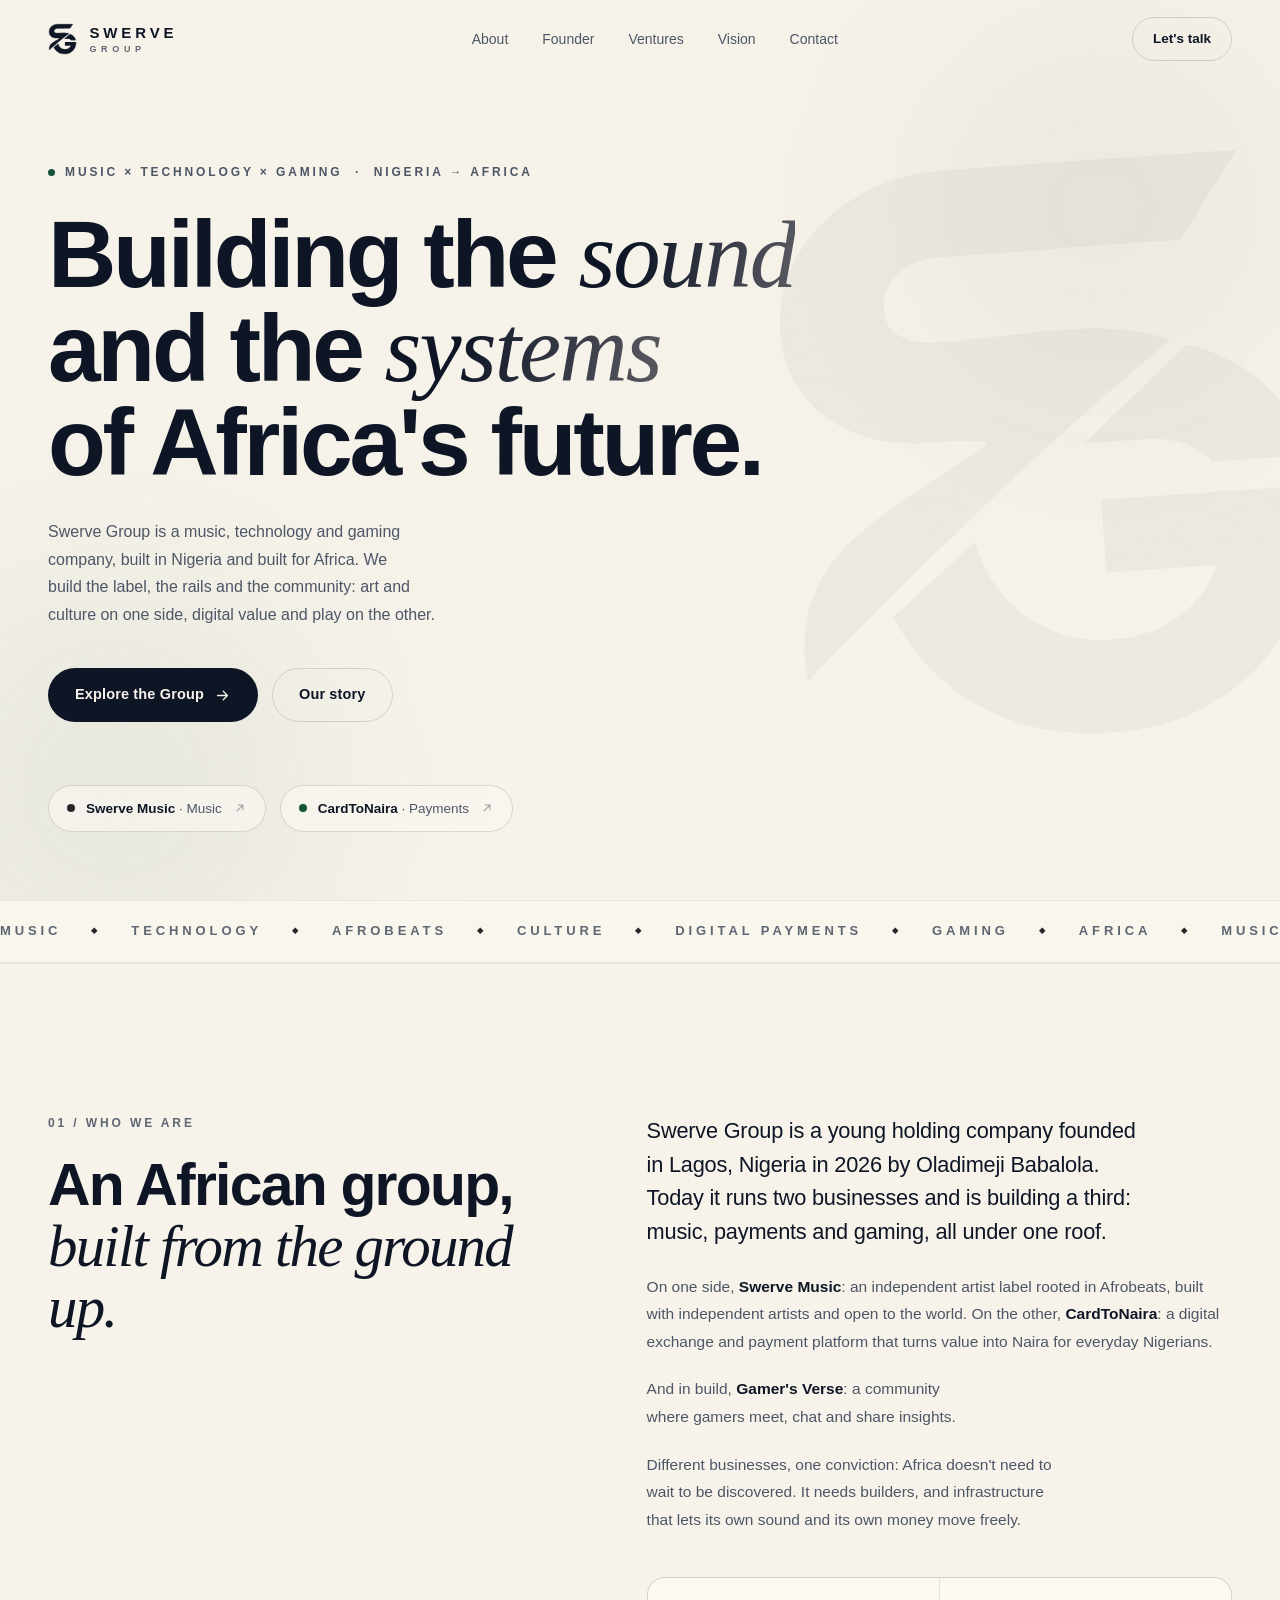
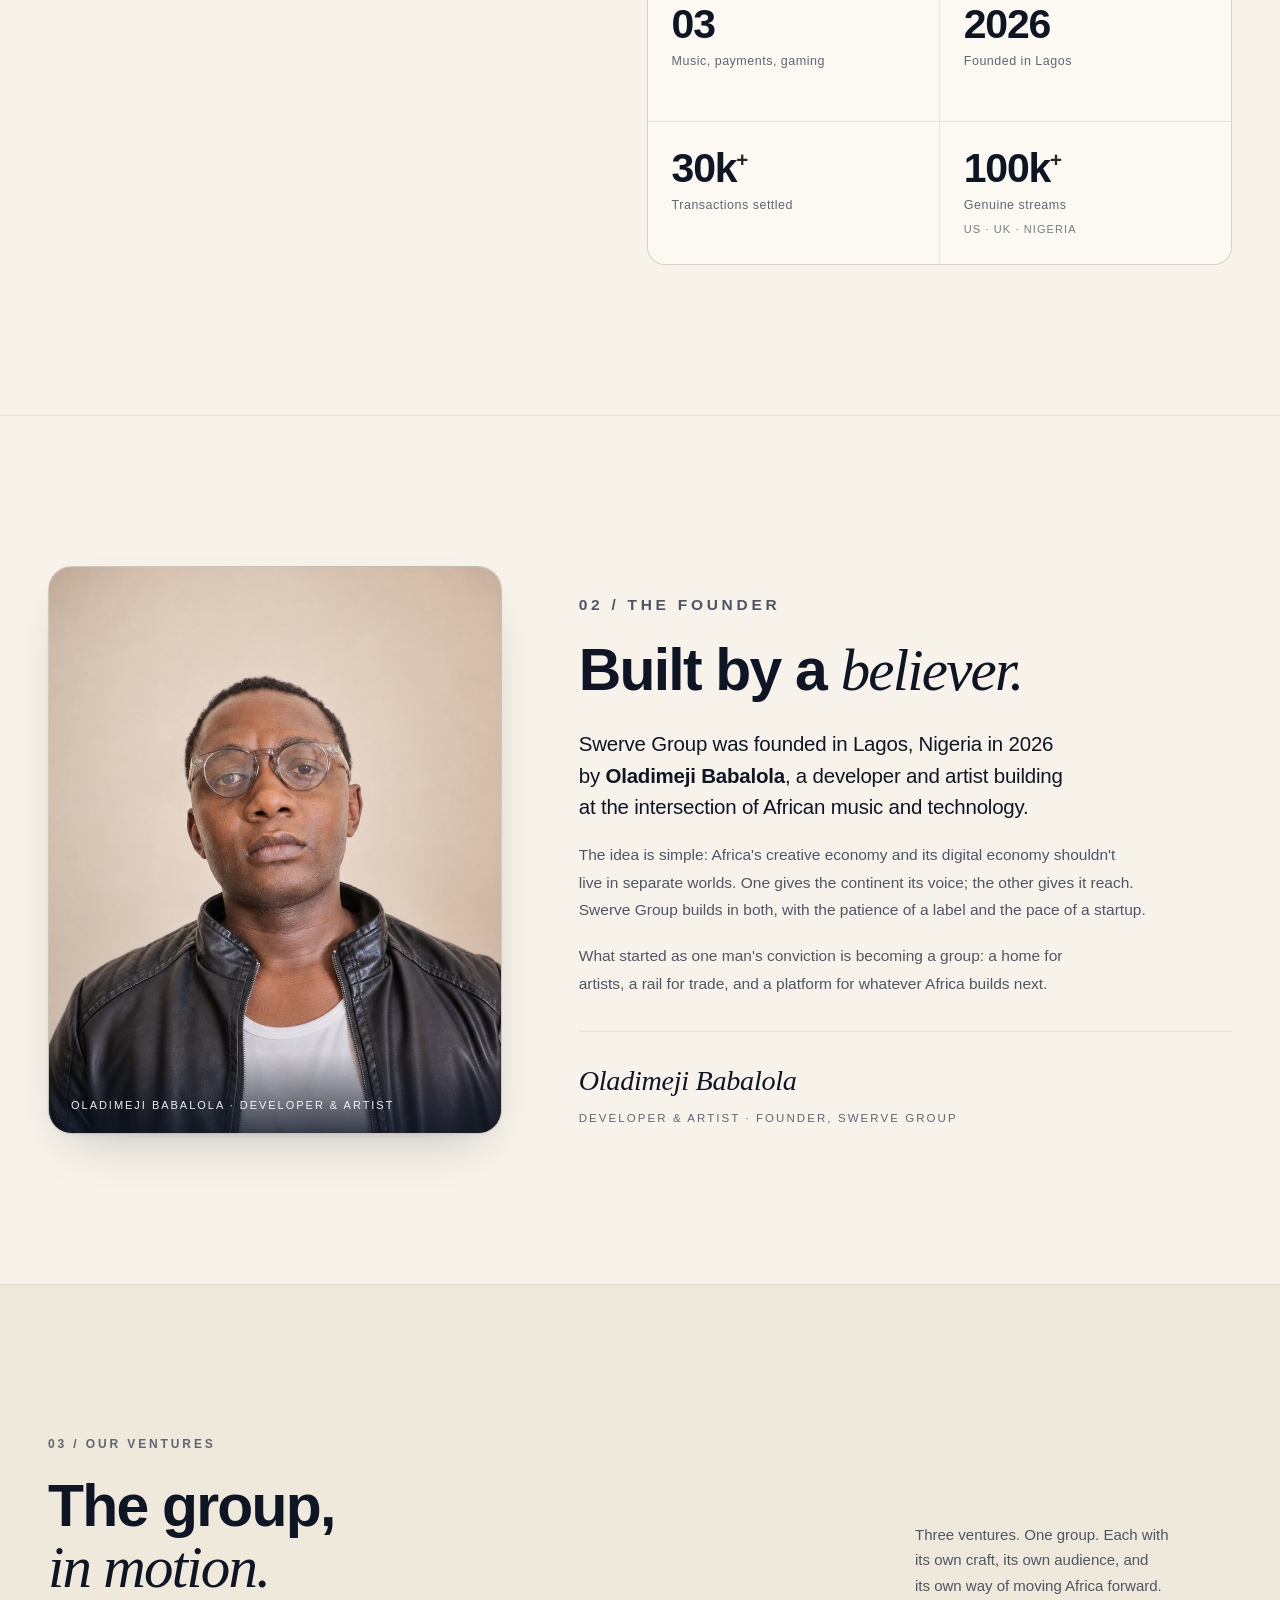
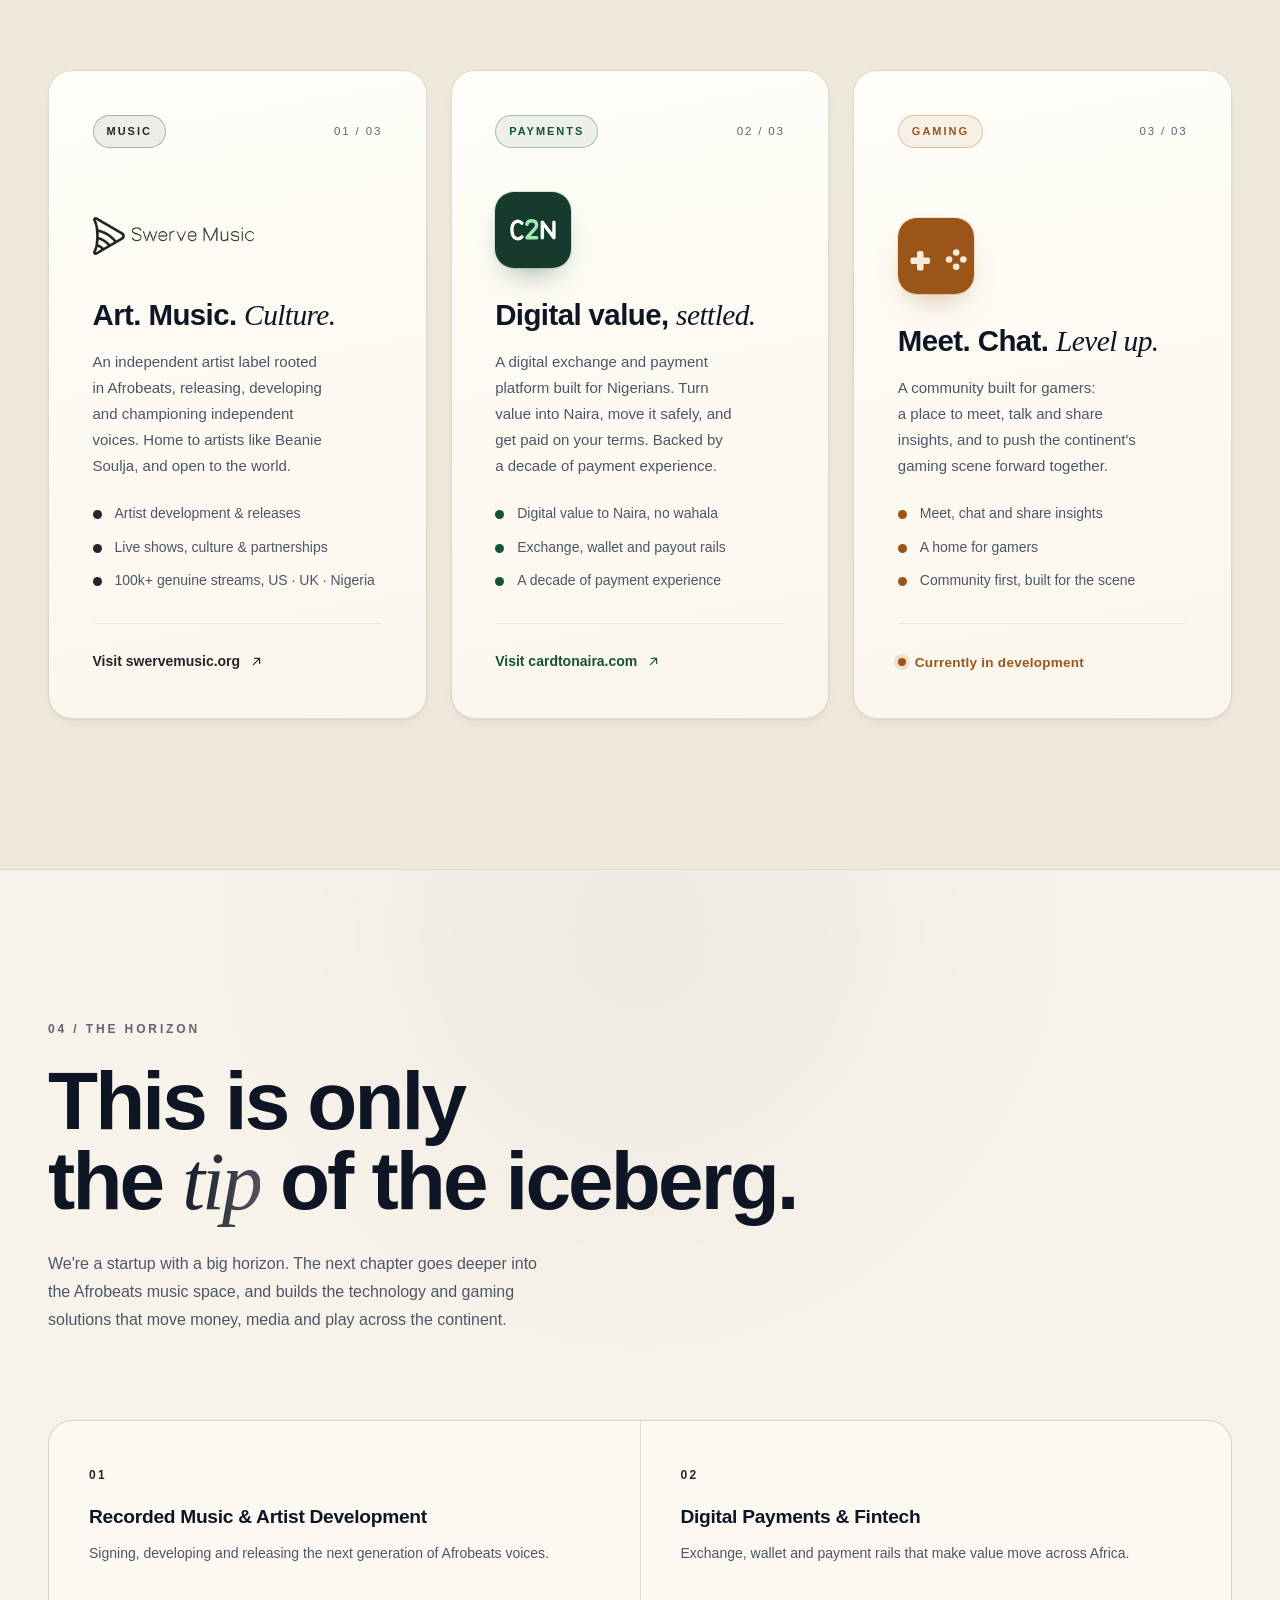
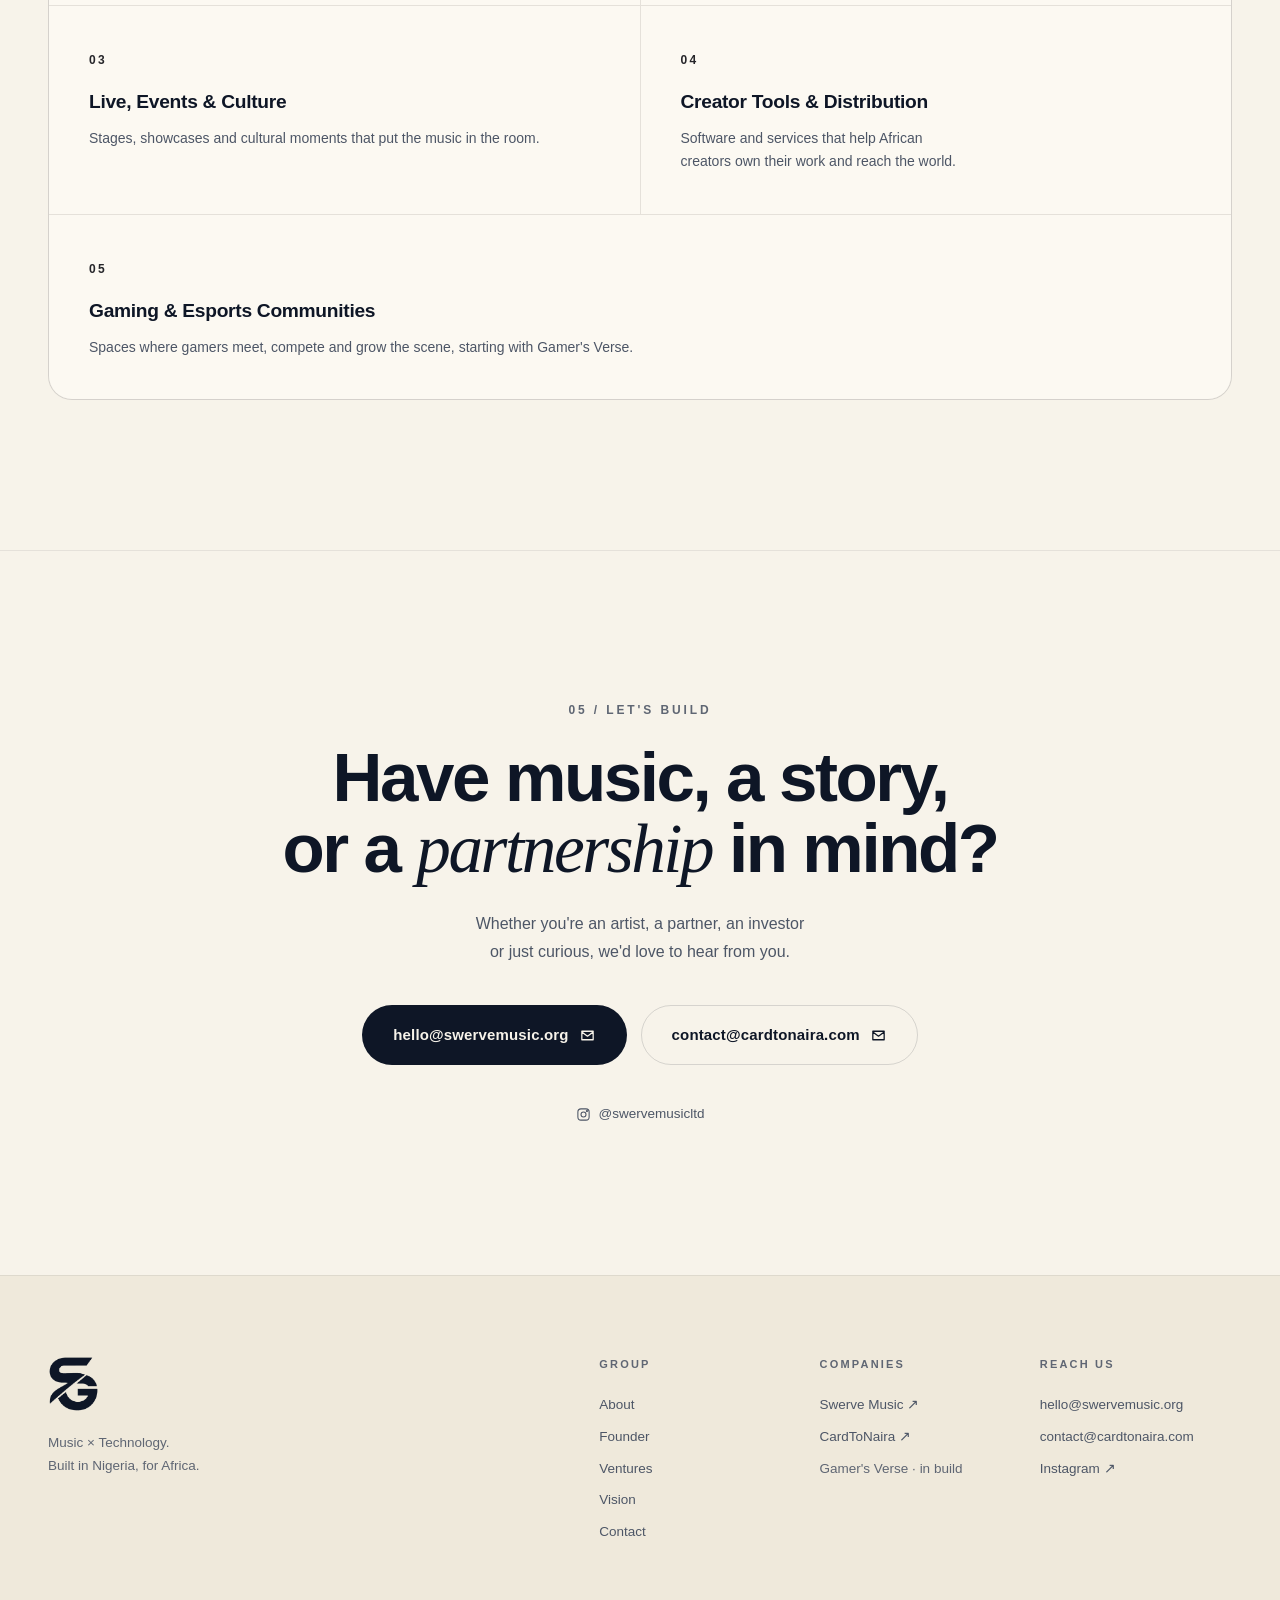
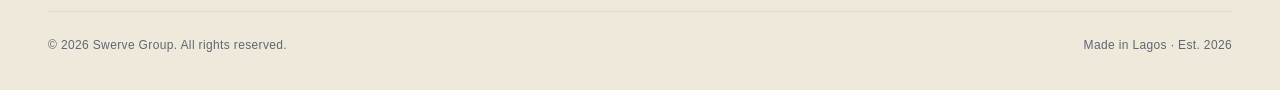
==== index.html @ abff3c36 "Add og:image type/secure_url and locale for link previews" ====
<!doctype html>
<html lang="en" class="no-js">
<head>
  <meta charset="utf-8" />
  <meta name="viewport" content="width=device-width, initial-scale=1" />
  <title>Swerve Group | Music, Technology &amp; Gaming for Nigeria &amp; Africa</title>
  <meta name="description" content="Swerve Group is a music, technology and gaming company founded in Lagos, Nigeria in 2026. Home to Swerve Music, CardToNaira and Gamer's Verse." />
  <meta name="theme-color" content="#f7f3ea" />
  <link rel="canonical" href="https://swervegroup.org/" />

  <meta property="og:type" content="website" />
  <meta property="og:url" content="https://swervegroup.org/" />
  <meta property="og:site_name" content="Swerve Group" />
  <meta property="og:title" content="Swerve Group | Music, Technology & Gaming for Nigeria & Africa" />
  <meta property="og:description" content="Founded in Lagos, Nigeria in 2026 by Oladimeji Babalola. Building the sound and the systems of Africa's future." />
  <meta property="og:image" content="https://swervegroup.org/images/og-image.png" />
  <meta property="og:image:width" content="1200" />
  <meta property="og:image:height" content="630" />
  <meta property="og:image:alt" content="Swerve Group: music, technology and gaming, built in Lagos, Nigeria." />
  <meta property="og:image:type" content="image/png" />
  <meta property="og:image:secure_url" content="https://swervegroup.org/images/og-image.png" />
  <meta property="og:locale" content="en_NG" />

  <meta name="twitter:card" content="summary_large_image" />
  <meta name="twitter:title" content="Swerve Group | Music, Technology & Gaming for Nigeria & Africa" />
  <meta name="twitter:description" content="Founded in Lagos, Nigeria in 2026. Music, technology and gaming under one roof." />
  <meta name="twitter:image" content="https://swervegroup.org/images/og-image.png" />

  <link rel="icon" type="image/png" href="favicon.png" />
  <link rel="apple-touch-icon" href="favicon.png" />
  <link rel="stylesheet" href="styles.css" />
  <script>document.documentElement.classList.remove('no-js');document.documentElement.classList.add('js');</script>

  <script type="application/ld+json">
  {
    "@context": "https://schema.org",
    "@type": "Organization",
    "name": "Swerve Group",
    "description": "A music, technology and gaming company founded in Lagos, Nigeria in 2026.",
    "foundingDate": "2026",
    "founder": {
      "@type": "Person",
      "name": "Oladimeji Babalola",
      "jobTitle": "Developer & Artist"
    },
    "address": {
      "@type": "PostalAddress",
      "addressLocality": "Lagos",
      "addressCountry": "NG"
    },
    "sameAs": [
      "https://www.swervemusic.org",
      "https://www.cardtonaira.com",
      "https://www.instagram.com/swervemusicltd/"
    ]
  }
  </script>

  <noscript>
    <style>
      .reveal{ opacity:1 !important; transform:none !important; }
      @media (max-width:780px){
        .nav-inner{ height:auto; padding:12px 0; flex-wrap:wrap; gap:8px; }
        .nav-links{ position:static; opacity:1; visibility:visible; transform:none;
                    flex-direction:row; flex-wrap:wrap; gap:6px 18px; padding:0;
                    border:0; background:none; }
        .nav-links a{ border:0; padding:6px 0; }
        .nav-toggle{ display:none; }
      }
    </style>
  </noscript>
</head>
<body>

  <a class="skip-link" href="#main">Skip to content</a>

  <!-- ================= NAV ================= -->
  <header class="nav" id="nav">
    <div class="container nav-inner">
      <a class="brand" href="#top" aria-label="Swerve Group home">
        <img class="brand-mark" src="images/brand/swerve-group-logo-dark.png" width="641" height="698" alt="" aria-hidden="true" decoding="async" />
        <span class="brand-word">
          <span class="brand-name">SWERVE</span>
          <span class="brand-sub">GROUP</span>
        </span>
      </a>

      <nav class="nav-links" id="navLinks" aria-label="Primary">
        <a href="#about">About</a>
        <a href="#founder">Founder</a>
        <a href="#ventures">Ventures</a>
        <a href="#vision">Vision</a>
        <a href="#contact">Contact</a>
      </nav>

      <div class="nav-actions">
        <a class="nav-cta" href="#contact">Let's talk</a>
        <button class="nav-toggle" id="navToggle" aria-label="Menu" aria-expanded="false" aria-controls="navLinks">
          <span></span><span></span>
        </button>
      </div>
    </div>
  </header>

  <main id="main" tabindex="-1">

    <!-- ================= HERO ================= -->
    <section class="hero" id="top">
      <div class="hero-noise" aria-hidden="true"></div>
      <div class="glow glow-graphite" aria-hidden="true"></div>
      <div class="glow glow-green" aria-hidden="true"></div>
      <img class="hero-mark" src="images/brand/swerve-group-logo-dark.png" width="641" height="698" alt="" aria-hidden="true" decoding="async" />

      <div class="container hero-inner">
        <p class="eyebrow reveal">
          <span class="pulse-dot" aria-hidden="true"></span>
          Music × Technology × Gaming&nbsp;&nbsp;·&nbsp;&nbsp;Nigeria → Africa
        </p>

        <h1 class="hero-title reveal" style="--d:.08s">
          Building the <em>sound</em> <br />
          and the <em>systems</em> <br />
          of Africa's future.
        </h1>

        <p class="hero-sub reveal" style="--d:.16s">
          Swerve Group is a music, technology and gaming company, built in Nigeria and
          built for Africa. We build the label, the rails and the community: art and
          culture on one side, digital value and play on the other.
        </p>

        <div class="hero-cta reveal" style="--d:.24s">
          <a class="btn btn-primary" href="#ventures">
            Explore the Group
            <svg viewBox="0 0 24 24" aria-hidden="true"><path d="M5 12h14M13 6l6 6-6 6"/></svg>
          </a>
          <a class="btn btn-ghost" href="#about">Our story</a>
        </div>
      </div>

      <div class="container hero-foot reveal" style="--d:.34s">
        <a class="sub-chip" href="https://www.swervemusic.org" target="_blank" rel="noopener">
          <span class="chip-dot graphite"></span>
          <span><b>Swerve Music</b> · Music</span>
          <svg viewBox="0 0 24 24" aria-hidden="true"><path d="M7 17L17 7M9 7h8v8"/></svg>
        </a>
        <a class="sub-chip" href="https://www.cardtonaira.com" target="_blank" rel="noopener">
          <span class="chip-dot green"></span>
          <span><b>CardToNaira</b> · Payments</span>
          <svg viewBox="0 0 24 24" aria-hidden="true"><path d="M7 17L17 7M9 7h8v8"/></svg>
        </a>
      </div>
    </section>

    <!-- ================= TICKER ================= -->
    <div class="ticker" aria-hidden="true">
      <div class="ticker-track">
        <span>Music</span><i>◆</i><span>Technology</span><i>◆</i><span>Afrobeats</span><i>◆</i>
        <span>Culture</span><i>◆</i><span>Digital Payments</span><i>◆</i><span>Gaming</span><i>◆</i><span>Africa</span><i>◆</i>
        <span>Music</span><i>◆</i><span>Technology</span><i>◆</i><span>Afrobeats</span><i>◆</i>
        <span>Culture</span><i>◆</i><span>Digital Payments</span><i>◆</i><span>Gaming</span><i>◆</i><span>Africa</span><i>◆</i>
      </div>
    </div>

    <!-- ================= ABOUT ================= -->
    <section class="section about" id="about">
      <div class="container about-grid">
        <div class="about-head">
          <p class="kicker reveal">01 / Who we are</p>
          <h2 class="section-title reveal" style="--d:.06s">
            An African group, <br /><em>built from the ground up.</em>
          </h2>
        </div>

        <div class="about-body">
          <p class="lead reveal">
            Swerve Group is a young holding company founded in Lagos, Nigeria in 2026
            by Oladimeji Babalola. Today it runs two businesses and is building a third:
            music, payments and gaming, all under one roof.
          </p>
          <p class="reveal" style="--d:.06s">
            On one side, <strong>Swerve Music</strong>: an independent artist label
            rooted in Afrobeats, built with independent artists and open to the world.
            On the other, <strong>CardToNaira</strong>: a digital exchange and payment
            platform that turns value into Naira for everyday Nigerians.
          </p>
          <p class="reveal" style="--d:.1s">
            And in build, <strong>Gamer's Verse</strong>: a community where gamers meet,
            chat and share insights.
          </p>
          <p class="reveal" style="--d:.14s">
            Different businesses, one conviction: Africa doesn't need to wait to be
            discovered. It needs builders, and infrastructure that lets its own
            sound and its own money move freely.
          </p>

          <div class="stats reveal" style="--d:.18s">
            <div class="stat">
              <span class="stat-num">03</span>
              <span class="stat-label">Music, payments, gaming</span>
            </div>
            <div class="stat">
              <span class="stat-num">2026</span>
              <span class="stat-label">Founded in Lagos</span>
            </div>
            <div class="stat">
              <span class="stat-num">30k<sup>+</sup></span>
              <span class="stat-label">Transactions settled</span>
            </div>
            <div class="stat">
              <span class="stat-num">100k<sup>+</sup></span>
              <span class="stat-label">Genuine streams</span>
              <span class="stat-sub">US · UK · Nigeria</span>
            </div>
          </div>
        </div>
      </div>
    </section>

    <!-- ================= FOUNDER ================= -->
    <section class="section founder" id="founder">
      <div class="container founder-grid">
        <figure class="founder-photo reveal">
          <div class="photo-fallback" aria-hidden="true"><span>OB</span></div>
          <img src="images/founder.jpg" width="880" height="1100" alt="Oladimeji Babalola, founder of Swerve Group" loading="lazy" decoding="async"
               onerror="this.removeAttribute('src'); this.style.display='none';" />
          <figcaption>Oladimeji Babalola · Developer &amp; Artist</figcaption>
        </figure>

        <div class="founder-copy">
          <p class="kicker reveal">02 / The founder</p>
          <h2 class="section-title reveal" style="--d:.06s">
            Built by a <em>believer.</em>
          </h2>
          <p class="lead reveal" style="--d:.12s">
            Swerve Group was founded in Lagos, Nigeria in 2026 by
            <strong>Oladimeji Babalola</strong>, a developer and artist building at the
            intersection of African music and technology.
          </p>
          <p class="reveal" style="--d:.16s">
            The idea is simple: Africa's creative economy and its digital economy
            shouldn't live in separate worlds. One gives the continent its voice;
            the other gives it reach. Swerve Group builds in both, with the
            patience of a label and the pace of a startup.
          </p>
          <p class="reveal" style="--d:.2s">
            What started as one man's conviction is becoming a group: a home for
            artists, a rail for trade, and a platform for whatever Africa builds next.
          </p>

          <div class="founder-sign reveal" style="--d:.24s">
            <span class="sig-name">Oladimeji Babalola</span>
            <span class="sig-role">Developer &amp; Artist · Founder, Swerve Group</span>
          </div>
        </div>
      </div>
    </section>

    <!-- ================= VENTURES ================= -->
    <section class="section ventures" id="ventures">
      <div class="container">
        <div class="section-head">
          <div>
            <p class="kicker reveal">03 / Our ventures</p>
            <h2 class="section-title reveal" style="--d:.06s">The group, <br /><em>in motion.</em></h2>
          </div>
          <p class="section-note reveal" style="--d:.1s">
            Three ventures. One group. Each with its own craft, its own audience,
            and its own way of moving Africa forward.
          </p>
        </div>

        <div class="venture-grid">

          <!-- Swerve Music -->
          <article class="venture-card music reveal">
            <h3 class="sr-only">Swerve Music</h3>
            <div class="venture-top">
              <span class="tag tag-music">Music</span>
              <span class="venture-index">01 / 03</span>
            </div>

            <div class="venture-logo music-logo">
              <img src="images/brand/swerve-music-lockup.png" width="520" height="122" alt="" loading="lazy" decoding="async" />
            </div>

            <p class="venture-tagline">Art. Music. <em>Culture.</em></p>
            <p class="venture-desc">
              An independent artist label rooted in Afrobeats, releasing, developing
              and championing independent voices. Home to artists like Beanie Soulja,
              and open to the world.
            </p>

            <ul class="venture-points">
              <li>Artist development &amp; releases</li>
              <li>Live shows, culture &amp; partnerships</li>
              <li>100k+ genuine streams, US · UK · Nigeria</li>
            </ul>

            <div class="venture-foot">
              <a class="venture-link" href="https://www.swervemusic.org" target="_blank" rel="noopener">
                Visit swervemusic.org
                <svg viewBox="0 0 24 24" aria-hidden="true"><path d="M7 17L17 7M9 7h8v8"/></svg>
              </a>
            </div>
          </article>

          <!-- CardToNaira -->
          <article class="venture-card tech reveal" style="--d:.08s">
            <h3 class="sr-only">CardToNaira</h3>
            <div class="venture-top">
              <span class="tag tag-tech">Payments</span>
              <span class="venture-index">02 / 03</span>
            </div>

            <div class="venture-logo tech-logo">
              <img src="images/brand/cardtonaira-icon.svg" width="512" height="512" alt="" loading="lazy" decoding="async" />
            </div>

            <p class="venture-tagline">Digital value, <em>settled.</em></p>
            <p class="venture-desc">
              A digital exchange and payment platform built for Nigerians. Turn value
              into Naira, move it safely, and get paid on your terms. Backed by a
              decade of payment experience.
            </p>

            <ul class="venture-points">
              <li>Digital value to Naira, no wahala</li>
              <li>Exchange, wallet and payout rails</li>
              <li>A decade of payment experience</li>
            </ul>

            <div class="venture-foot">
              <a class="venture-link" href="https://www.cardtonaira.com" target="_blank" rel="noopener">
                Visit cardtonaira.com
                <svg viewBox="0 0 24 24" aria-hidden="true"><path d="M7 17L17 7M9 7h8v8"/></svg>
              </a>
            </div>
          </article>

          <!-- Gamer's Verse -->
          <article class="venture-card gaming reveal" style="--d:.16s">
            <h3 class="sr-only">Gamer's Verse</h3>
            <div class="venture-top">
              <span class="tag tag-gaming">Gaming</span>
              <span class="venture-index">03 / 03</span>
            </div>

            <div class="venture-logo gaming-logo">
              <img src="images/brand/gamers-verse-icon.svg" width="512" height="512" alt="" loading="lazy" decoding="async" />
            </div>

            <p class="venture-tagline">Meet. Chat. <em>Level up.</em></p>
            <p class="venture-desc">
              A community built for gamers: a place to meet, talk and share insights,
              and to push the continent's gaming scene forward together.
            </p>

            <ul class="venture-points">
              <li>Meet, chat and share insights</li>
              <li>A home for gamers</li>
              <li>Community first, built for the scene</li>
            </ul>

            <div class="venture-foot">
              <span class="venture-status"><span class="status-dot"></span>Currently in development</span>
            </div>
          </article>

        </div>
      </div>
    </section>

    <!-- ================= VISION ================= -->
    <section class="section vision" id="vision">
      <div class="container">
        <div class="vision-head">
          <p class="kicker reveal">04 / The horizon</p>
          <h2 class="vision-title reveal" style="--d:.06s">
            This is only <br />the <em>tip</em> of the iceberg.
          </h2>
          <p class="vision-sub reveal" style="--d:.12s">
            We're a startup with a big horizon. The next chapter goes deeper into the
            Afrobeats music space, and builds the technology and gaming solutions that
            move money, media and play across the continent.
          </p>
        </div>

        <div class="vision-grid">
          <article class="future reveal">
            <span class="future-num">01</span>
            <h3>Recorded Music &amp; Artist Development</h3>
            <p>Signing, developing and releasing the next generation of Afrobeats voices.</p>
          </article>
          <article class="future reveal" style="--d:.06s">
            <span class="future-num">02</span>
            <h3>Digital Payments &amp; Fintech</h3>
            <p>Exchange, wallet and payment rails that make value move across Africa.</p>
          </article>
          <article class="future reveal" style="--d:.12s">
            <span class="future-num">03</span>
            <h3>Live, Events &amp; Culture</h3>
            <p>Stages, showcases and cultural moments that put the music in the room.</p>
          </article>
          <article class="future reveal" style="--d:.18s">
            <span class="future-num">04</span>
            <h3>Creator Tools &amp; Distribution</h3>
            <p>Software and services that help African creators own their work and reach the world.</p>
          </article>
          <article class="future future--wide reveal" style="--d:.24s">
            <span class="future-num">05</span>
            <h3>Gaming &amp; Esports Communities</h3>
            <p>Spaces where gamers meet, compete and grow the scene, starting with Gamer's Verse.</p>
          </article>
        </div>
      </div>
    </section>

    <!-- ================= CONTACT ================= -->
    <section class="section contact" id="contact">
      <div class="container contact-inner">
        <p class="kicker reveal">05 / Let's build</p>
        <h2 class="contact-title reveal" style="--d:.06s">
          Have music, a story, <br />or a <em>partnership</em> in mind?
        </h2>
        <p class="contact-sub reveal" style="--d:.12s">
          Whether you're an artist, a partner, an investor or just curious, we'd love
          to hear from you.
        </p>

        <div class="contact-actions reveal" style="--d:.18s">
          <a class="btn btn-primary btn-lg" href="mailto:hello@swervemusic.org">
            hello@swervemusic.org
            <svg viewBox="0 0 24 24" aria-hidden="true"><path d="M4 6h16v12H4zM4 7l8 6 8-6"/></svg>
          </a>
          <a class="btn btn-ghost btn-lg" href="mailto:contact@cardtonaira.com">
            contact@cardtonaira.com
            <svg viewBox="0 0 24 24" aria-hidden="true"><path d="M4 6h16v12H4zM4 7l8 6 8-6"/></svg>
          </a>
        </div>

        <div class="contact-meta reveal" style="--d:.24s">
          <a href="https://www.instagram.com/swervemusicltd/" target="_blank" rel="noopener">
            <svg viewBox="0 0 24 24" aria-hidden="true"><rect x="3" y="3" width="18" height="18" rx="5"/><circle cx="12" cy="12" r="4"/><circle cx="17.5" cy="6.5" r="1"/></svg>
            @swervemusicltd
          </a>
        </div>
      </div>
    </section>

  </main>

  <!-- ================= FOOTER ================= -->
  <footer class="footer">
    <div class="container footer-inner">
      <div class="footer-brand">
        <img src="images/brand/swerve-group-logo-dark.png" width="641" height="698" alt="Swerve Group" loading="lazy" decoding="async" />
        <p>Music × Technology. <br />Built in Nigeria, for Africa.</p>
      </div>

      <div class="footer-cols">
        <div class="footer-col">
          <h4>Group</h4>
          <a href="#about">About</a>
          <a href="#founder">Founder</a>
          <a href="#ventures">Ventures</a>
          <a href="#vision">Vision</a>
          <a href="#contact">Contact</a>
        </div>
        <div class="footer-col">
          <h4>Companies</h4>
          <a href="https://www.swervemusic.org" target="_blank" rel="noopener">Swerve Music ↗</a>
          <a href="https://www.cardtonaira.com" target="_blank" rel="noopener">CardToNaira ↗</a>
          <span class="footer-soon">Gamer's Verse · in build</span>
        </div>
        <div class="footer-col">
          <h4>Reach us</h4>
          <a href="mailto:hello@swervemusic.org">hello@swervemusic.org</a>
          <a href="mailto:contact@cardtonaira.com">contact@cardtonaira.com</a>
          <a href="https://www.instagram.com/swervemusicltd/" target="_blank" rel="noopener">Instagram ↗</a>
        </div>
      </div>
    </div>

    <div class="container footer-bottom">
      <span>© <span id="year">2026</span> Swerve Group. All rights reserved.</span>
      <span class="footer-made">Made in Lagos · Est. 2026</span>
    </div>
  </footer>

  <script src="script.js"></script>
</body>
</html>
---- styles.css ----
/* ============================================================
   SWERVE GROUP — one-page site
   Light edition: warm ivory paper, deep navy ink, restrained accents
   ============================================================ */

:root{
  /* surfaces */
  --paper:     #f7f3ea;   /* warm ivory */
  --paper-2:   #fcf9f2;   /* card surface */
  --paper-3:   #efe9db;   /* deeper warm band */
  --cream:     #f7eadb;

  /* ink */
  --ink:       #0e1626;   /* deep navy */
  --ink-2:     #333e52;
  --ink-dim:   #4d5666;
  --ink-faint: #5f6673;

  /* hairlines */
  --line:      rgba(14,22,38,.14);
  --line-2:    rgba(14,22,38,.075);

  /* accents */
  --graphite:    #26262a;
  --green:       #14523c;
  --mint:        #2f7a5c;
  --mint-tint:   rgba(20,82,60,.09);
  --amber:       #9c5518;
  --amber-tint:  rgba(156,85,24,.09);

  --shadow-sm: 0 1px 2px rgba(14,22,38,.05), 0 6px 20px -12px rgba(14,22,38,.18);
  --shadow-md: 0 2px 4px rgba(14,22,38,.04), 0 22px 50px -24px rgba(14,22,38,.28);

  --sans: "Inter", ui-sans-serif, -apple-system, BlinkMacSystemFont, "Segoe UI", Helvetica, Arial, sans-serif;
  --serif: "Iowan Old Style", "Palatino Linotype", Palatino, Georgia, "Times New Roman", serif;

  --ease: cubic-bezier(.22,.68,.16,1);
  --pad: clamp(20px, 4.5vw, 48px);
  --radius: 24px;
}

*,*::before,*::after{ box-sizing:border-box; }

html{ scroll-behavior:smooth; -webkit-text-size-adjust:100%; }

body{
  margin:0;
  background:var(--paper);
  color:var(--ink);
  font-family:var(--sans);
  font-size:16px;
  line-height:1.6;
  -webkit-font-smoothing:antialiased;
  text-rendering:optimizeLegibility;
  overflow-x:hidden;
}

img{ max-width:100%; display:block; }
a{ color:inherit; text-decoration:none; }
h1,h2,h3,h4,p{ margin:0; }
ul{ margin:0; padding:0; list-style:none; }
button{ font:inherit; color:inherit; background:none; border:0; cursor:pointer; }

::selection{ background:var(--graphite); color:#fff; }

.skip-link{
  position:absolute; left:-999px; top:8px; z-index:200;
  background:var(--ink); color:var(--paper); padding:10px 16px; border-radius:8px;
}
.skip-link:focus{ left:16px; }

.container{
  width:min(1240px, 100% - (var(--pad) * 2));
  margin-inline:auto;
}

/* ---------- typography: keep lines from falling off ---------- */
p{ text-wrap: pretty; }
.hero-sub,
.about-body p,
.founder-copy p,
.section-note,
.vision-sub,
.contact-sub,
.venture-desc,
.future p,
.footer-brand p{
  text-wrap: balance;
}

/* ---------- accessibility utilities ---------- */
.sr-only{
  position:absolute; width:1px; height:1px; padding:0; margin:-1px;
  overflow:hidden; clip:rect(0 0 0 0); white-space:nowrap; border:0;
}
:focus-visible{ outline:2px solid var(--ink); outline-offset:3px; }
main:focus{ outline:none; }

/* ---------- keep anchor targets clear of the fixed nav ---------- */
section[id]{ scroll-margin-top:92px; }

/* ---------- reveal (content stays visible when JS is unavailable) ---------- */
.reveal{ opacity:1; transform:none; }
.js .reveal{
  opacity:0;
  transform:translateY(26px);
  transition:opacity .85s var(--ease) var(--d,0s),
             transform .85s var(--ease) var(--d,0s);
}
.js .reveal.is-visible{ opacity:1; transform:none; }

/* ============================================================
   NAV
   ============================================================ */
.nav{
  position:fixed; inset:0 0 auto 0; z-index:100;
  transition:background .35s ease, border-color .35s ease, backdrop-filter .35s ease;
  border-bottom:1px solid transparent;
}
.nav.is-scrolled{
  background:rgba(247,243,234,.82);
  backdrop-filter:blur(16px) saturate(150%);
  -webkit-backdrop-filter:blur(16px) saturate(150%);
  border-bottom-color:var(--line-2);
}
.nav-inner{
  display:flex; align-items:center; justify-content:space-between;
  gap:24px; height:78px;
}

.brand{ display:flex; align-items:center; gap:12px; }
.brand-mark{ height:32px; width:auto; }
.brand-word{ display:flex; flex-direction:column; line-height:1; }
.brand-name{
  font-weight:800; font-size:15px; letter-spacing:.26em;
  color:var(--ink);
}
.brand-sub{
  font-size:9px; letter-spacing:.52em; color:var(--ink-faint);
  margin-top:5px; font-weight:600;
}

.nav-links{ display:flex; gap:34px; }
.nav-links a{
  font-size:14px; color:var(--ink-dim); font-weight:500;
  position:relative; padding:6px 0; transition:color .25s ease;
}
.nav-links a::after{
  content:""; position:absolute; left:0; bottom:0; height:1px; width:0;
  background:var(--ink); transition:width .3s var(--ease);
}
.nav-links a:hover{ color:var(--ink); }
.nav-links a:hover::after{ width:100%; }

.nav-actions{ display:flex; align-items:center; gap:14px; }
.nav-cta{
  font-size:13.5px; font-weight:600; padding:10px 20px;
  border:1px solid var(--line); border-radius:999px;
  transition:background .25s ease, border-color .25s ease, color .25s ease;
}
.nav-cta:hover{ background:var(--ink); color:var(--paper); border-color:var(--ink); }

.nav-toggle{ display:none; width:42px; height:42px; position:relative; }
.nav-toggle span{
  position:absolute; left:11px; right:11px; height:1.5px; background:var(--ink);
  transition:transform .3s var(--ease), opacity .3s ease;
}
.nav-toggle span:nth-child(1){ top:16px; }
.nav-toggle span:nth-child(2){ bottom:16px; }
.nav-toggle[aria-expanded="true"] span:nth-child(1){ transform:translateY(5.5px) rotate(45deg); }
.nav-toggle[aria-expanded="true"] span:nth-child(2){ transform:translateY(-5.5px) rotate(-45deg); }

/* ============================================================
   HERO
   ============================================================ */
.hero{
  position:relative; min-height:100vh; min-height:100svh;
  display:flex; flex-direction:column; justify-content:center;
  padding:130px 0 40px; overflow:hidden;
  isolation:isolate;
}
.hero-noise{
  position:absolute; inset:0; z-index:-1; opacity:.02; pointer-events:none;
  background-image:url("data:image/svg+xml,%3Csvg xmlns='http://www.w3.org/2000/svg' width='120' height='120'%3E%3Cfilter id='n'%3E%3CfeTurbulence type='fractalNoise' baseFrequency='.85' numOctaves='3'/%3E%3C/filter%3E%3Crect width='120' height='120' filter='url(%23n)'/%3E%3C/svg%3E");
}
.glow{
  position:absolute; z-index:-2; border-radius:50%;
  filter:blur(90px); pointer-events:none;
}
.glow-graphite{
  width:52vw; height:52vw; max-width:760px; max-height:760px;
  top:-14%; right:-12%;
  background:radial-gradient(circle, rgba(38,38,42,.06), transparent 68%);
}
.glow-green{
  width:46vw; height:46vw; max-width:660px; max-height:660px;
  bottom:-20%; left:-14%;
  background:radial-gradient(circle, rgba(20,82,60,.10), transparent 68%);
}

.hero-mark{
  position:absolute; z-index:-1;
  right:-4%; top:50%; transform:translateY(-50%) rotate(-4deg);
  width:min(46vw, 560px); height:auto; opacity:.045;
  pointer-events:none;
}

.hero-inner{ position:relative; }

.eyebrow{
  display:inline-flex; align-items:center; gap:10px;
  font-size:12px; letter-spacing:.24em; text-transform:uppercase;
  color:var(--ink-dim); font-weight:600; margin-bottom:26px;
}
.pulse-dot{
  width:7px; height:7px; border-radius:50%; background:var(--green);
  box-shadow:0 0 0 0 rgba(20,82,60,.45);
  animation:pulse 2.4s infinite;
}
@keyframes pulse{
  0%{ box-shadow:0 0 0 0 rgba(20,82,60,.4); }
  70%{ box-shadow:0 0 0 12px rgba(20,82,60,0); }
  100%{ box-shadow:0 0 0 0 rgba(20,82,60,0); }
}

.hero-title{
  font-size:clamp(2.7rem, 7.4vw, 6.6rem);
  line-height:.98; letter-spacing:-.035em; font-weight:760;
  max-width:16ch; color:var(--ink);
}
.hero-title em{
  font-family:var(--serif); font-style:italic; font-weight:400;
  letter-spacing:-.02em;
  background:linear-gradient(100deg, var(--ink) 28%, #55555e 94%);
  -webkit-background-clip:text; background-clip:text; color:transparent;
}

.hero-sub{
  margin-top:30px; max-width:56ch; font-size:clamp(1rem,1.25vw,1.15rem);
  color:var(--ink-dim); line-height:1.72;
}

.hero-cta{ margin-top:40px; display:flex; flex-wrap:wrap; gap:14px; }

.btn{
  display:inline-flex; align-items:center; gap:10px;
  padding:14px 26px; border-radius:999px;
  font-size:14.5px; font-weight:600; letter-spacing:.01em;
  transition:transform .25s var(--ease), background .25s ease,
             border-color .25s ease, color .25s ease, box-shadow .25s ease;
  border:1px solid transparent;
}
.btn svg{ width:17px; height:17px; fill:none; stroke:currentColor; stroke-width:1.8;
  stroke-linecap:round; stroke-linejoin:round; }
.btn-primary{ background:var(--ink); color:var(--paper); }
.btn-primary:hover{
  transform:translateY(-3px);
  box-shadow:0 16px 36px -16px rgba(14,22,38,.55);
}
.btn-ghost{ border-color:var(--line); color:var(--ink); }
.btn-ghost:hover{ transform:translateY(-3px); background:rgba(14,22,38,.04); border-color:rgba(14,22,38,.28); }
.btn-lg{ padding:17px 30px; font-size:15px; }

.hero-foot{
  margin-top:clamp(48px,7vh,90px);
  display:flex; flex-wrap:wrap; gap:14px;
}
.sub-chip{
  display:inline-flex; align-items:center; gap:11px;
  padding:12px 18px; border:1px solid var(--line); border-radius:999px;
  font-size:13.5px; color:var(--ink-dim);
  background:rgba(252,249,242,.6);
  transition:border-color .25s ease, color .25s ease, transform .25s var(--ease), box-shadow .25s ease;
}
.sub-chip b{ color:var(--ink); font-weight:600; }
.sub-chip svg{ width:14px; height:14px; fill:none; stroke:currentColor; stroke-width:1.8;
  stroke-linecap:round; stroke-linejoin:round; opacity:.55; }
.sub-chip:hover{ transform:translateY(-2px); color:var(--ink); border-color:rgba(14,22,38,.3); box-shadow:var(--shadow-sm); }
.chip-dot{ width:8px; height:8px; border-radius:50%; }
.chip-dot.graphite{ background:var(--graphite); }
.chip-dot.green{ background:var(--green); }

/* ============================================================
   TICKER
   ============================================================ */
.ticker{
  border-block:1px solid var(--line-2);
  padding:20px 0; overflow:hidden; background:rgba(252,249,242,.5);
}
.ticker-track{
  display:flex; align-items:center; gap:30px; width:max-content;
  animation:scroll 34s linear infinite;
  font-size:13px; letter-spacing:.3em; text-transform:uppercase;
  color:var(--ink-faint); font-weight:600; white-space:nowrap;
}
.ticker-track i{ font-style:normal; font-size:8px; color:var(--graphite); }
@keyframes scroll{ to{ transform:translateX(-50%); } }
.ticker:hover .ticker-track{ animation-play-state:paused; }

/* ============================================================
   SECTION BASE
   ============================================================ */
.section{ padding:clamp(80px,12vw,150px) 0; position:relative; }

.kicker{
  font-size:12px; letter-spacing:.24em; text-transform:uppercase;
  color:var(--ink-faint); font-weight:600; margin-bottom:22px;
}

.section-title{
  font-size:clamp(2rem, 4.6vw, 3.7rem);
  line-height:1.03; letter-spacing:-.03em; font-weight:730;
  color:var(--ink);
}
.section-title em, .vision-title em, .contact-title em, .venture-tagline em{
  font-family:var(--serif); font-style:italic; font-weight:400;
}

.section-head{
  display:flex; align-items:flex-end; justify-content:space-between;
  gap:40px; margin-bottom:clamp(44px,6vw,72px);
}
.section-note{ max-width:38ch; color:var(--ink-dim); font-size:15px; line-height:1.7; }

/* ============================================================
   ABOUT
   ============================================================ */
.about{ border-top:1px solid var(--line-2); }
.about-grid{
  display:grid; grid-template-columns:1fr 1.15fr;
  gap:clamp(40px,7vw,110px); align-items:start;
}
.about-head{ position:sticky; top:110px; }
.about-body p{ color:var(--ink-dim); line-height:1.78; margin-bottom:20px; font-size:15.5px; }
.about-body .lead{
  color:var(--ink); font-size:clamp(1.15rem,1.7vw,1.4rem);
  line-height:1.55; margin-bottom:24px; letter-spacing:-.01em;
}
.about-body strong{ color:var(--ink); font-weight:600; }

.stats{
  margin-top:44px; display:grid; grid-template-columns:repeat(2,1fr);
  grid-auto-rows:1fr;
  gap:1px; background:var(--line-2); border:1px solid var(--line-2);
  border-radius:18px; overflow:hidden;
}
.stat{ background:var(--paper-2); padding:26px 24px; display:flex; flex-direction:column; gap:6px; }
.stat-num{
  font-size:clamp(1.8rem,3.2vw,2.6rem); font-weight:700; letter-spacing:-.03em;
  line-height:1; color:var(--ink);
}
.stat-num sup{ font-size:.5em; color:var(--graphite); }
.stat-label{ font-size:12.5px; color:var(--ink-faint); letter-spacing:.04em; }
.stat-sub{ font-size:11px; color:var(--ink-faint); letter-spacing:.1em; text-transform:uppercase; opacity:.85; }

/* ============================================================
   FOUNDER
   ============================================================ */
.founder{ border-top:1px solid var(--line-2); }
.founder-grid{
  display:grid; grid-template-columns:.82fr 1.18fr;
  gap:clamp(36px,6vw,90px); align-items:center;
}
.founder-photo{
  position:relative; margin:0; aspect-ratio:4/5;
  border-radius:var(--radius); overflow:hidden;
  border:1px solid var(--line);
  box-shadow:var(--shadow-md);
  background:
    radial-gradient(120% 90% at 30% 0%, rgba(38,38,42,.09), transparent 60%),
    radial-gradient(120% 90% at 80% 100%, rgba(20,82,60,.12), transparent 60%),
    var(--paper-3);
}
.founder-photo img{
  position:absolute; inset:0; z-index:1;
  width:100%; height:100%; object-fit:cover;
}
.photo-fallback{
  position:absolute; inset:0; display:grid; place-items:center;
}
.photo-fallback span{
  font-family:var(--serif); font-style:italic; font-weight:400;
  font-size:clamp(3rem,8vw,5.6rem); letter-spacing:.02em;
  color:rgba(14,22,38,.28);
}
.founder-photo figcaption{
  position:absolute; z-index:2; left:0; right:0; bottom:0;
  padding:44px 22px 18px;
  font-size:11px; letter-spacing:.18em; text-transform:uppercase;
  color:rgba(255,255,255,.92);
  background:linear-gradient(transparent, rgba(14,22,38,.78));
}
.founder-copy p{ color:var(--ink-dim); line-height:1.78; margin-top:18px; font-size:15.5px; }
.founder-copy .lead{
  margin-top:26px; color:var(--ink);
  font-size:clamp(1.1rem,1.6vw,1.32rem); line-height:1.55; letter-spacing:-.01em;
}
.founder-copy strong{ color:var(--ink); font-weight:600; }
.founder-sign{
  margin-top:34px; padding-top:26px; border-top:1px solid var(--line-2);
  display:flex; flex-direction:column; gap:6px;
}
.sig-name{
  font-family:var(--serif); font-style:italic;
  font-size:clamp(1.35rem,2.2vw,1.9rem); letter-spacing:-.01em;
}
.sig-role{ font-size:11.5px; letter-spacing:.18em; text-transform:uppercase; color:var(--ink-faint); }

/* ============================================================
   VENTURES
   ============================================================ */
.ventures{ background:var(--paper-3); border-block:1px solid var(--line-2); }
.venture-grid{ display:grid; grid-template-columns:repeat(3,1fr); gap:24px; }

.venture-card{
  --accent:var(--ink);
  position:relative; overflow:hidden;
  border:1px solid var(--line); border-radius:var(--radius);
  padding:clamp(26px,3.4vw,44px);
  background:linear-gradient(170deg, #fffdf8 0%, #faf6ec 100%);
  box-shadow:var(--shadow-sm);
  display:flex; flex-direction:column;
  transition:transform .4s var(--ease), border-color .4s ease, box-shadow .4s ease;
}
.venture-card::before{
  content:""; position:absolute; inset:0; pointer-events:none; opacity:0;
  transition:opacity .45s ease;
  background:radial-gradient(120% 90% at 50% 0%, color-mix(in srgb, var(--accent) 10%, transparent), transparent 62%);
}
.venture-card:hover{ transform:translateY(-7px); border-color:color-mix(in srgb, var(--accent) 38%, transparent); box-shadow:var(--shadow-md); }
.venture-card:hover::before{ opacity:1; }

.venture-card.music{ --accent:var(--graphite); }
.venture-card.tech{ --accent:var(--green); }
.venture-card.gaming{ --accent:var(--amber); }

.venture-top{ display:flex; align-items:center; justify-content:space-between; margin-bottom:auto; }
.tag{
  font-size:11px; letter-spacing:.18em; text-transform:uppercase; font-weight:700;
  padding:7px 13px; border-radius:999px;
  border:1px solid color-mix(in srgb, var(--accent) 32%, transparent);
  color:var(--accent); background:color-mix(in srgb, var(--accent) 7%, transparent);
}
.venture-index{ font-size:11.5px; letter-spacing:.16em; color:var(--ink-faint); }

.venture-logo{ margin:44px 0 30px; display:flex; align-items:center; min-height:64px; }
.music-logo img{ height:38px; width:auto; }
.tech-logo img{
  height:76px; width:76px; border-radius:19px;
  box-shadow:0 14px 30px -14px rgba(20,82,60,.55), 0 0 0 1px rgba(20,82,60,.14);
}
.gaming-logo img{
  height:76px; width:76px; border-radius:19px;
  box-shadow:0 14px 30px -14px rgba(156,85,24,.5), 0 0 0 1px rgba(156,85,24,.14);
}

.venture-tagline{
  font-size:clamp(1.4rem,2.3vw,2rem); line-height:1.15; letter-spacing:-.02em;
  font-weight:650; color:var(--ink);
}
.venture-desc{ margin-top:16px; color:var(--ink-dim); font-size:15px; line-height:1.72; }

.venture-points{ margin-top:24px; display:flex; flex-direction:column; gap:11px; }
.venture-points li{
  position:relative; padding-left:22px; font-size:14px; color:var(--ink-dim);
}
.venture-points li::before{
  content:""; position:absolute; left:0; top:8px;
  width:9px; height:9px; border-radius:50%;
  background:var(--accent);
}

.venture-foot{ margin-top:32px; padding-top:24px; border-top:1px solid var(--line-2); }

.venture-status{
  display:inline-flex; align-items:center; gap:9px;
  font-size:13.5px; font-weight:600; letter-spacing:.02em; color:var(--accent);
}
.status-dot{
  width:8px; height:8px; border-radius:50%; background:var(--accent);
  box-shadow:0 0 0 4px color-mix(in srgb, var(--accent) 14%, transparent);
}
.venture-link{
  display:inline-flex; align-items:center; gap:9px;
  font-size:14px; font-weight:600; color:var(--accent);
}
.venture-link svg{
  width:15px; height:15px; fill:none; stroke:currentColor; stroke-width:1.9;
  stroke-linecap:round; stroke-linejoin:round;
  transition:transform .3s var(--ease);
}
.venture-link:hover svg{ transform:translate(3px,-3px); }

/* ============================================================
   VISION
   ============================================================ */
.vision{ background:var(--paper); overflow:hidden; }
.vision::before{
  content:""; position:absolute; z-index:0;
  width:70vw; height:70vw; max-width:900px; max-height:900px;
  top:-30%; left:50%; transform:translateX(-50%);
  background:radial-gradient(circle, rgba(38,38,42,.05), transparent 62%);
  filter:blur(70px); pointer-events:none;
}
.vision > .container{ position:relative; z-index:1; }
.vision-head{ max-width:900px; margin-bottom:clamp(50px,7vw,86px); }
.vision-title{
  font-size:clamp(2.4rem, 6.4vw, 5.2rem);
  line-height:.98; letter-spacing:-.035em; font-weight:750;
  color:var(--ink);
}
.vision-title em{
  background:linear-gradient(100deg, var(--ink), #55555e);
  -webkit-background-clip:text; background-clip:text; color:transparent;
}
.vision-sub{ margin-top:28px; max-width:60ch; color:var(--ink-dim); font-size:16px; line-height:1.75; }

.vision-grid{ display:grid; grid-template-columns:repeat(2,1fr); gap:1px; background:var(--line-2); border:1px solid var(--line-2); border-radius:var(--radius); overflow:hidden; }
.future{
  background:var(--paper-2); padding:clamp(26px,3.2vw,40px);
  transition:background .35s ease;
}
.future:hover{ background:#fffdf8; }
.future-num{
  font-size:12px; letter-spacing:.2em; color:var(--graphite); font-weight:700;
}
.future h3{ margin-top:18px; font-size:clamp(1.05rem,1.5vw,1.3rem); font-weight:600; letter-spacing:-.015em; line-height:1.3; color:var(--ink); }
.future p{ margin-top:12px; color:var(--ink-dim); font-size:14px; line-height:1.68; }

/* ============================================================
   CONTACT
   ============================================================ */
.contact{ border-top:1px solid var(--line-2); text-align:center; }
.contact-inner{ display:flex; flex-direction:column; align-items:center; }
.contact-title{
  font-size:clamp(2rem, 5.4vw, 4.4rem);
  line-height:1.02; letter-spacing:-.035em; font-weight:740; max-width:20ch;
  color:var(--ink);
}
.contact-sub{ margin-top:26px; max-width:54ch; color:var(--ink-dim); font-size:16px; line-height:1.72; }
.contact-actions{ margin-top:40px; display:flex; flex-wrap:wrap; gap:14px; justify-content:center; }
.contact-meta{ margin-top:38px; display:flex; flex-wrap:wrap; gap:12px 30px; justify-content:center; }
.contact-meta a{
  display:inline-flex; align-items:center; gap:8px;
  font-size:13.5px; color:var(--ink-dim); transition:color .25s ease;
}
.contact-meta a:hover{ color:var(--ink); }
.contact-meta svg{
  width:15px; height:15px; fill:none; stroke:currentColor; stroke-width:1.7;
  stroke-linecap:round; stroke-linejoin:round;
}

/* ============================================================
   FOOTER
   ============================================================ */
.footer{ border-top:1px solid var(--line-2); padding:clamp(56px,7vw,80px) 0 34px; background:var(--paper-3); }
.footer-inner{
  display:grid; grid-template-columns:1.2fr 1.6fr; gap:clamp(40px,6vw,80px);
}
.footer-brand img{ height:56px; width:auto; margin-bottom:20px; }
.footer-brand p{ color:var(--ink-faint); font-size:13.5px; line-height:1.7; }
.footer-cols{ display:grid; grid-template-columns:repeat(3,1fr); gap:28px; }
.footer-col h4{
  font-size:11px; letter-spacing:.2em; text-transform:uppercase;
  color:var(--ink-faint); font-weight:600; margin-bottom:16px;
}
.footer-col a{
  display:block; font-size:13.5px; color:var(--ink-dim); padding:5px 0;
  transition:color .22s ease;
}
.footer-soon{
  display:block; font-size:13.5px; color:var(--ink-faint); padding:5px 0;
}
.footer-col a:hover{ color:var(--ink); }
.footer-bottom{
  margin-top:clamp(48px,6vw,64px); padding-top:24px; border-top:1px solid var(--line-2);
  display:flex; justify-content:space-between; gap:16px; flex-wrap:wrap;
  font-size:12px; color:var(--ink-faint); letter-spacing:.03em;
}

/* ============================================================
   RESPONSIVE
   ============================================================ */
@media (max-width: 1180px){
  .venture-grid{ grid-template-columns:1fr 1fr; }
  .venture-card.gaming{ grid-column:1 / -1; }
  .venture-card.gaming .venture-desc,
  .venture-card.gaming .venture-points{ max-width:64ch; }
}

@media (max-width: 980px){
  .about-grid{ grid-template-columns:1fr; gap:34px; }
  .about-head{ position:static; }
  .founder-grid{ grid-template-columns:1fr; gap:34px; }
  .founder-photo{ width:100%; max-width:440px; }
  .section-head{ flex-direction:column; align-items:flex-start; gap:22px; }
  .footer-inner{ grid-template-columns:1fr; }
}

@media (min-width: 781px){
  .future--wide{ grid-column:1 / -1; }
}

@media (max-width: 780px){
  .nav-links{
    position:absolute; top:78px; left:0; right:0;
    flex-direction:column; gap:0;
    background:rgba(247,243,234,.97);
    backdrop-filter:blur(20px); -webkit-backdrop-filter:blur(20px);
    border-bottom:1px solid var(--line-2);
    padding:10px var(--pad) 22px;
    transform:translateY(-12px); opacity:0; visibility:hidden;
    transition:opacity .3s ease, transform .3s var(--ease), visibility .3s;
  }
  .nav.open .nav-links{ opacity:1; visibility:visible; transform:none; }
  .nav-links a{ padding:15px 0; border-bottom:1px solid var(--line-2); font-size:16px; }
  .nav-links a::after{ display:none; }
  .nav-toggle{ display:block; }
  .nav-cta{ display:none; }

  .venture-grid{ grid-template-columns:1fr; }
  .venture-card.gaming{ grid-column:auto; }
  .vision-grid{ grid-template-columns:1fr; }
  .stats{ grid-template-columns:repeat(2,1fr); }
  .footer-cols{ grid-template-columns:1fr 1fr; }
  .hero-mark{ opacity:.05; width:70vw; right:-18%; }
}

@media (max-width: 480px){
  .brand-sub{ display:none; }
  .hero{ padding-top:112px; }
  .footer-cols{ grid-template-columns:1fr; }
  .stats{ grid-template-columns:1fr; }
  .hero-foot{ flex-direction:column; align-items:flex-start; }
  .contact-actions .btn{ width:100%; justify-content:center; }
}

/* ============================================================
   MOTION PREFERENCES
   ============================================================ */
@media (prefers-reduced-motion: reduce){
  html{ scroll-behavior:auto; }
  .reveal, .js .reveal{ opacity:1; transform:none; transition:none; }
  .ticker-track{ animation:none; }
  .pulse-dot{ animation:none; }
  .venture-card:hover, .btn:hover, .sub-chip:hover{ transform:none; }
}
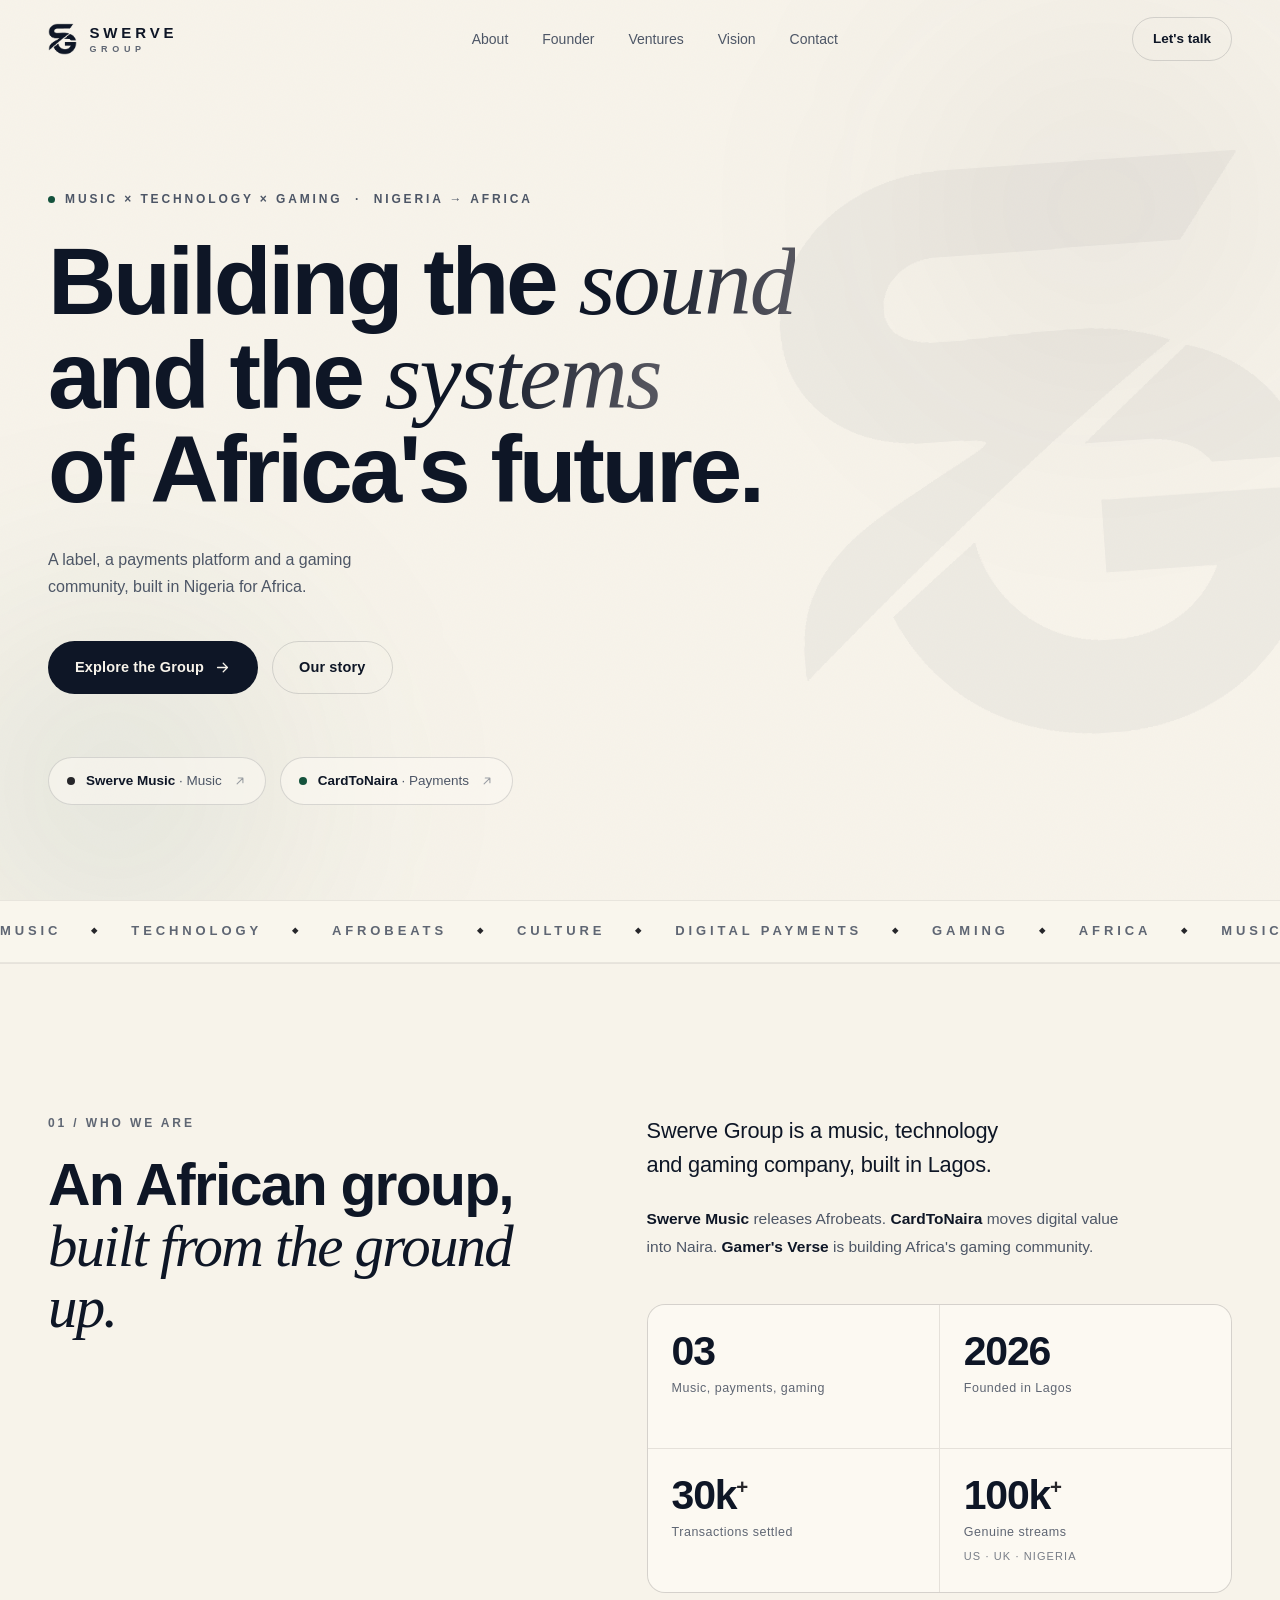
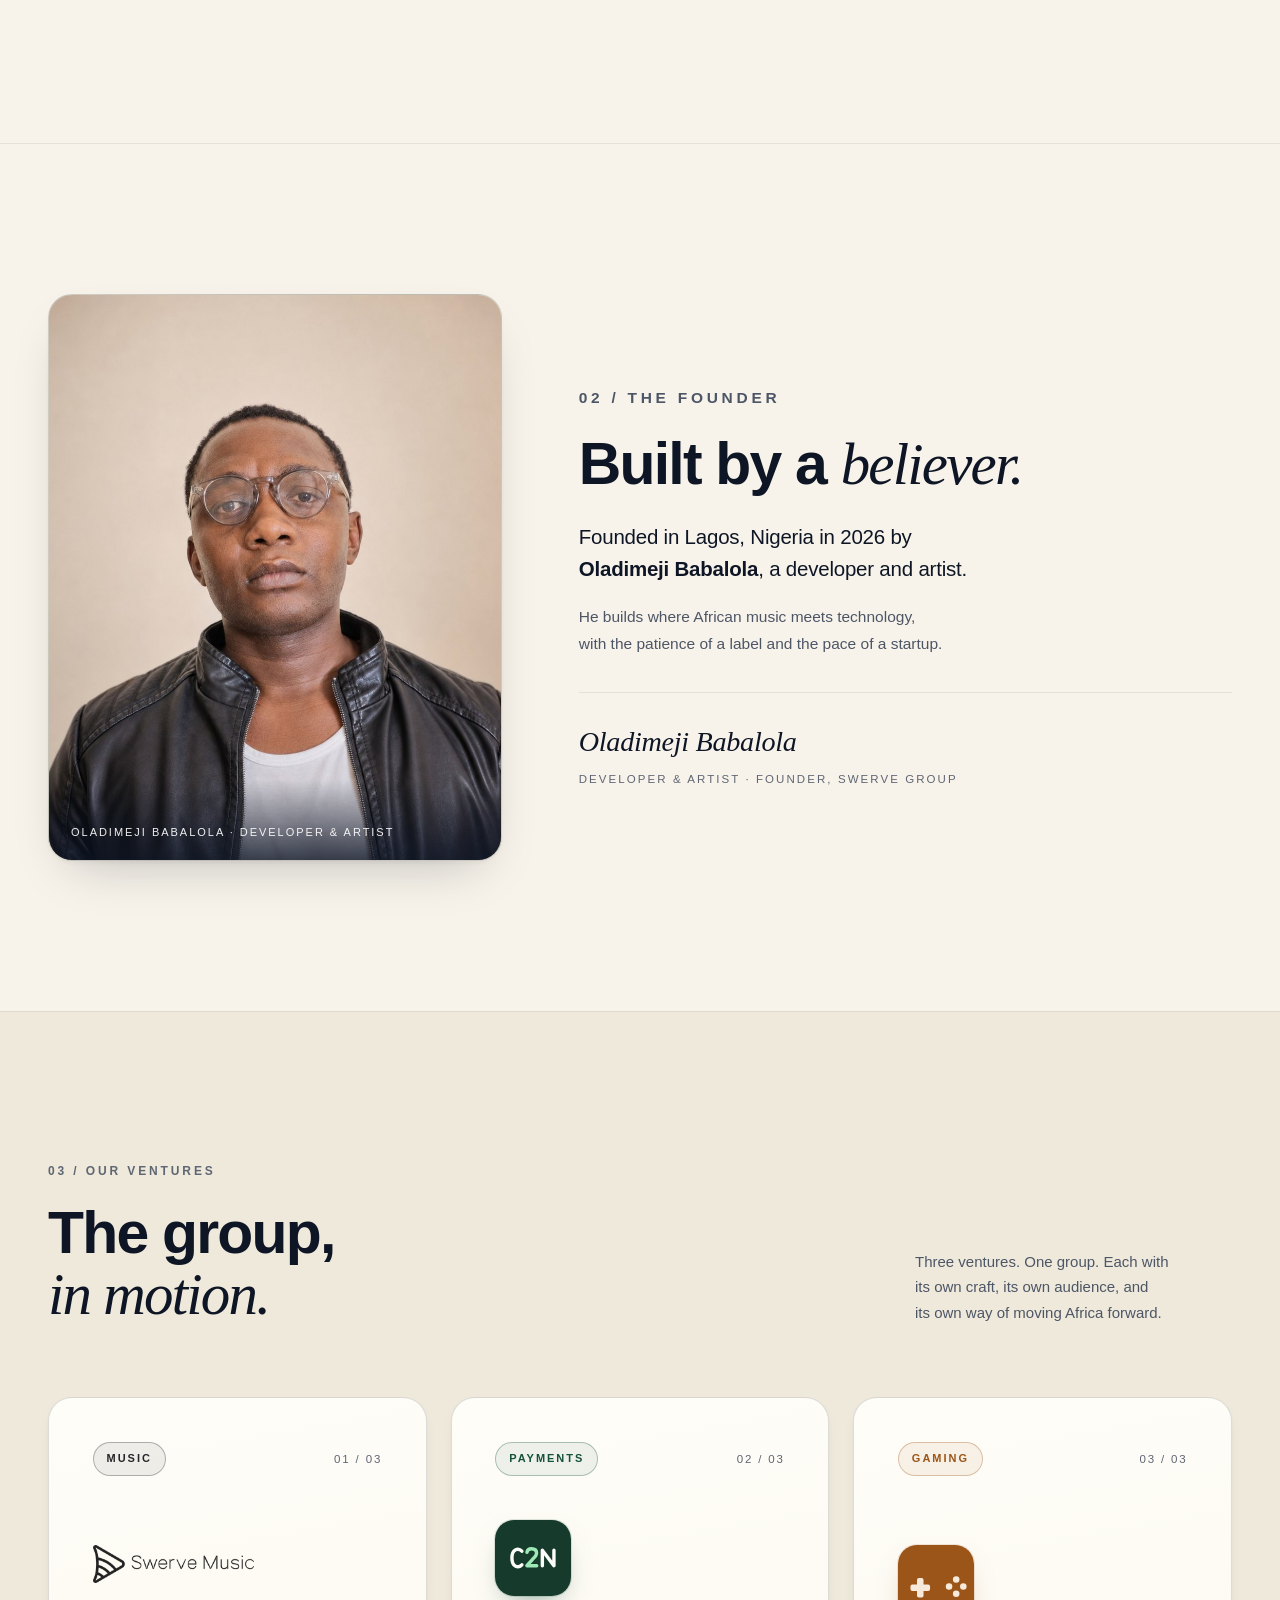
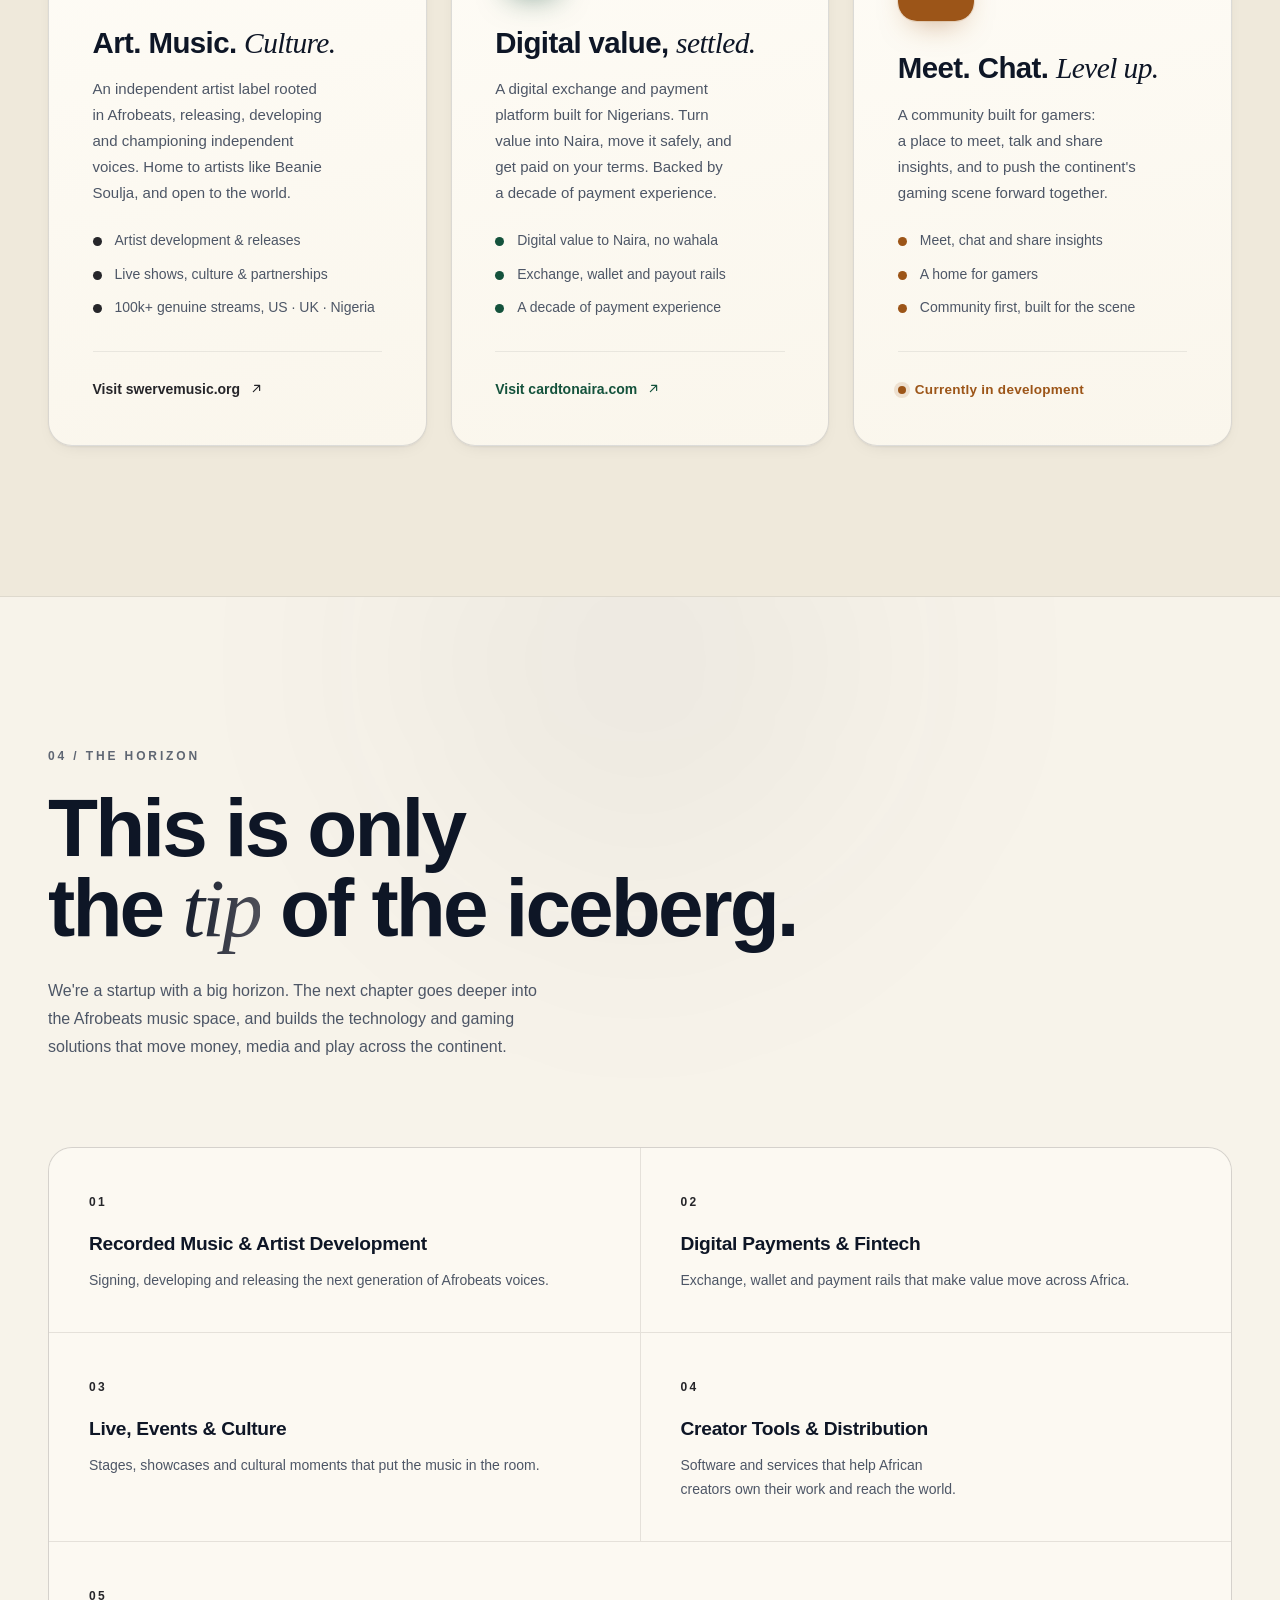
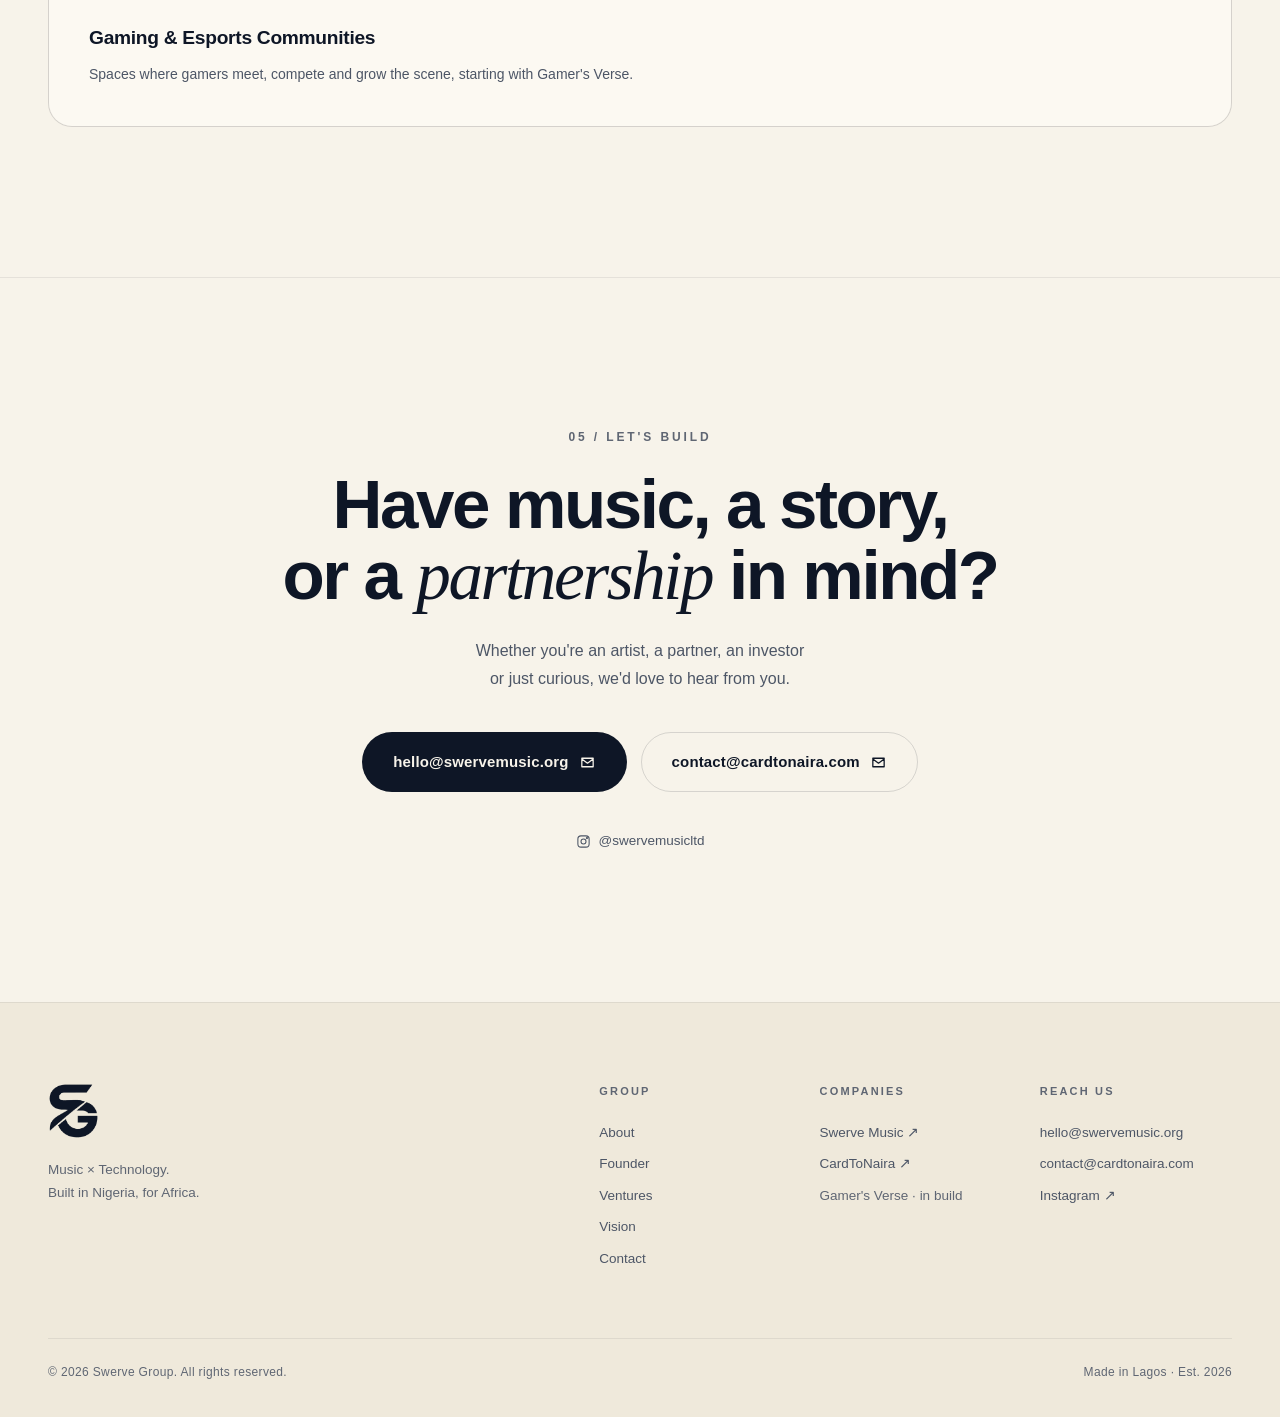
==== commit 2d264aca: "Simplify body copy across hero, about and founder" ====
--- a/index.html
+++ b/index.html
@@ -11,8 +11,8 @@
   <meta property="og:type" content="website" />
   <meta property="og:url" content="https://swervegroup.org/" />
   <meta property="og:site_name" content="Swerve Group" />
-  <meta property="og:title" content="Swerve Group | Music, Technology & Gaming for Nigeria & Africa" />
-  <meta property="og:description" content="Founded in Lagos, Nigeria in 2026 by Oladimeji Babalola. Building the sound and the systems of Africa's future." />
+  <meta property="og:title" content="Swerve Group" />
+  <meta property="og:description" content="Music, technology and gaming. Built in Lagos, Nigeria." />
   <meta property="og:image" content="https://swervegroup.org/images/og-image.png" />
   <meta property="og:image:width" content="1200" />
   <meta property="og:image:height" content="630" />
@@ -22,8 +22,8 @@
   <meta property="og:locale" content="en_NG" />
 
   <meta name="twitter:card" content="summary_large_image" />
-  <meta name="twitter:title" content="Swerve Group | Music, Technology & Gaming for Nigeria & Africa" />
-  <meta name="twitter:description" content="Founded in Lagos, Nigeria in 2026. Music, technology and gaming under one roof." />
+  <meta name="twitter:title" content="Swerve Group" />
+  <meta name="twitter:description" content="Music, technology and gaming. Built in Lagos, Nigeria." />
   <meta name="twitter:image" content="https://swervegroup.org/images/og-image.png" />
 
   <link rel="icon" type="image/png" href="favicon.png" />
@@ -124,9 +124,8 @@
         </h1>
 
         <p class="hero-sub reveal" style="--d:.16s">
-          Swerve Group is a music, technology and gaming company, built in Nigeria and
-          built for Africa. We build the label, the rails and the community: art and
-          culture on one side, digital value and play on the other.
+          A label, a payments platform and a gaming community, built in Nigeria
+          for Africa.
         </p>
 
         <div class="hero-cta reveal" style="--d:.24s">
@@ -174,24 +173,12 @@
 
         <div class="about-body">
           <p class="lead reveal">
-            Swerve Group is a young holding company founded in Lagos, Nigeria in 2026
-            by Oladimeji Babalola. Today it runs two businesses and is building a third:
-            music, payments and gaming, all under one roof.
+            Swerve Group is a music, technology and gaming company, built in Lagos.
           </p>
           <p class="reveal" style="--d:.06s">
-            On one side, <strong>Swerve Music</strong>: an independent artist label
-            rooted in Afrobeats, built with independent artists and open to the world.
-            On the other, <strong>CardToNaira</strong>: a digital exchange and payment
-            platform that turns value into Naira for everyday Nigerians.
-          </p>
-          <p class="reveal" style="--d:.1s">
-            And in build, <strong>Gamer's Verse</strong>: a community where gamers meet,
-            chat and share insights.
-          </p>
-          <p class="reveal" style="--d:.14s">
-            Different businesses, one conviction: Africa doesn't need to wait to be
-            discovered. It needs builders, and infrastructure that lets its own
-            sound and its own money move freely.
+            <strong>Swerve Music</strong> releases Afrobeats.
+            <strong>CardToNaira</strong> moves digital value into Naira.
+            <strong>Gamer's Verse</strong> is building Africa's gaming community.
           </p>
 
           <div class="stats reveal" style="--d:.18s">
@@ -233,19 +220,12 @@
             Built by a <em>believer.</em>
           </h2>
           <p class="lead reveal" style="--d:.12s">
-            Swerve Group was founded in Lagos, Nigeria in 2026 by
-            <strong>Oladimeji Babalola</strong>, a developer and artist building at the
-            intersection of African music and technology.
+            Founded in Lagos, Nigeria in 2026 by
+            <strong>Oladimeji Babalola</strong>, a developer and artist.
           </p>
           <p class="reveal" style="--d:.16s">
-            The idea is simple: Africa's creative economy and its digital economy
-            shouldn't live in separate worlds. One gives the continent its voice;
-            the other gives it reach. Swerve Group builds in both, with the
-            patience of a label and the pace of a startup.
-          </p>
-          <p class="reveal" style="--d:.2s">
-            What started as one man's conviction is becoming a group: a home for
-            artists, a rail for trade, and a platform for whatever Africa builds next.
+            He builds where African music meets technology, with the patience of a
+            label and the pace of a startup.
           </p>
 
           <div class="founder-sign reveal" style="--d:.24s">
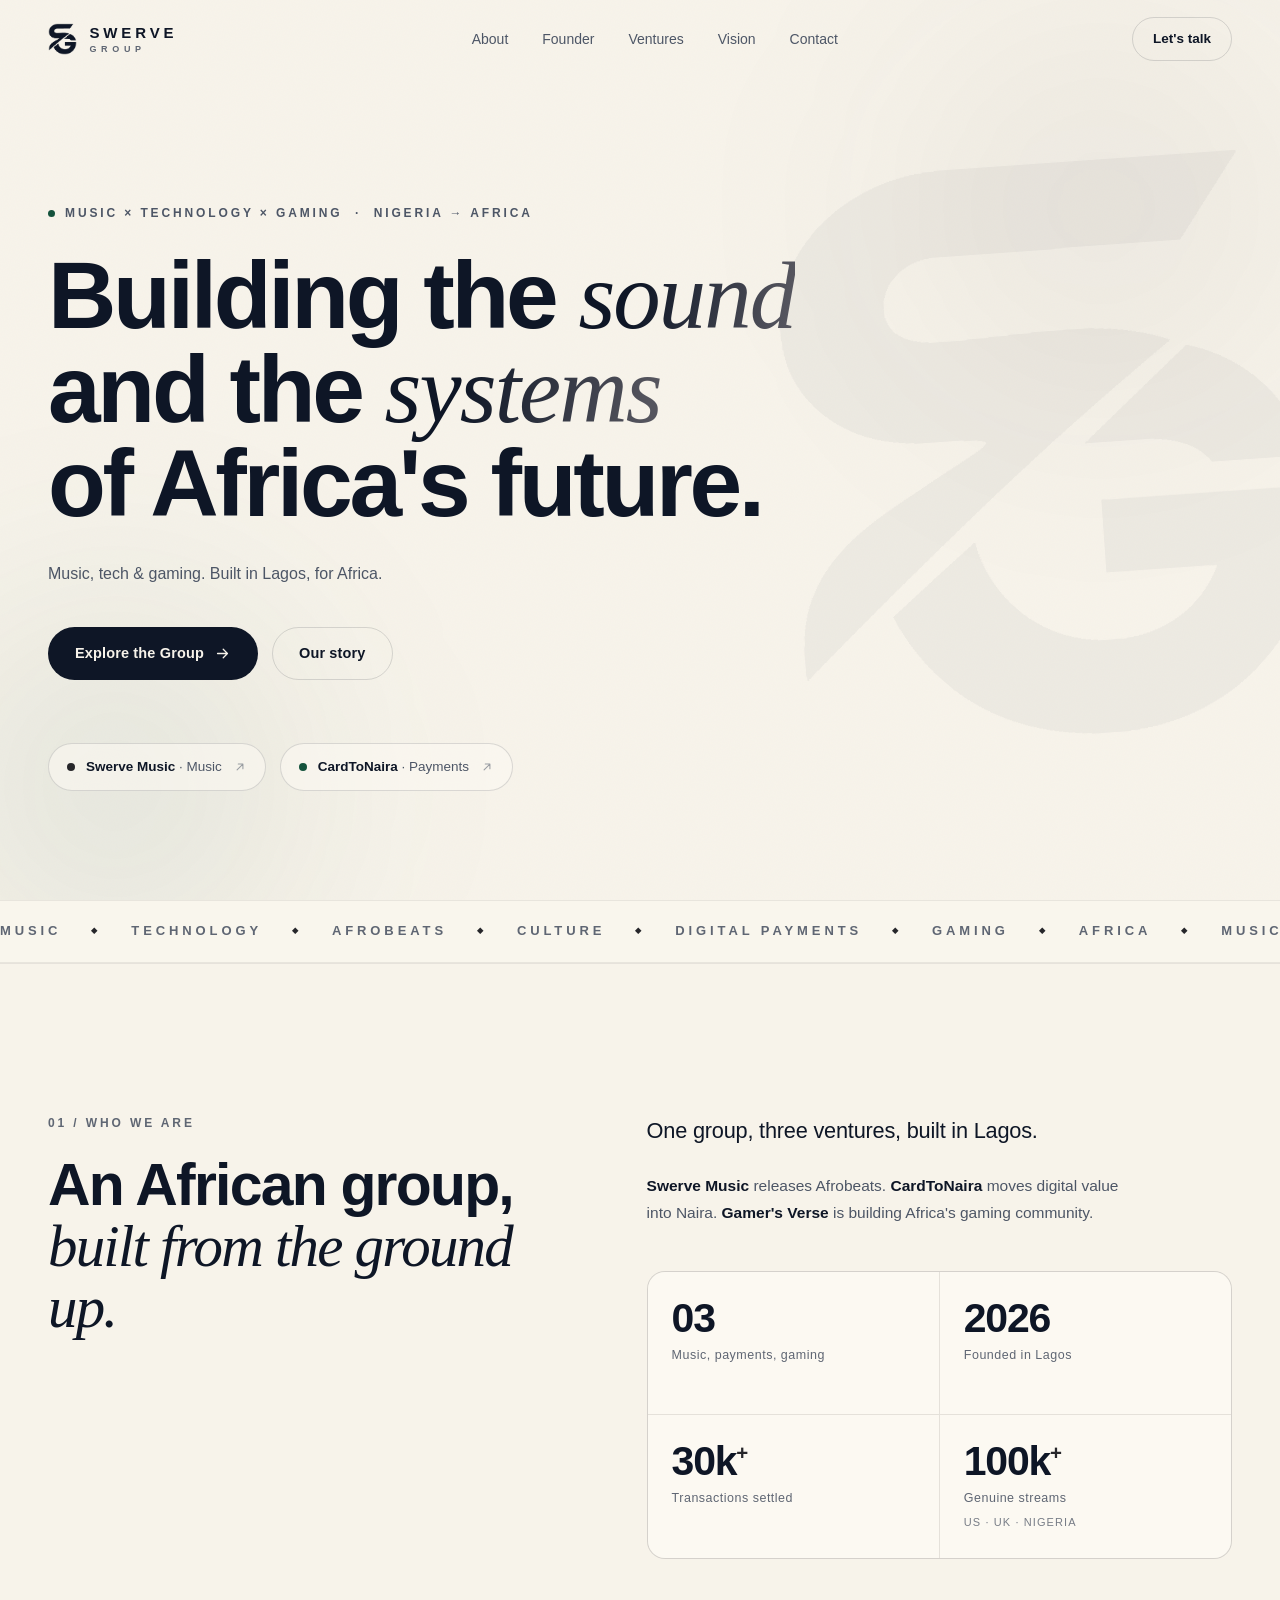
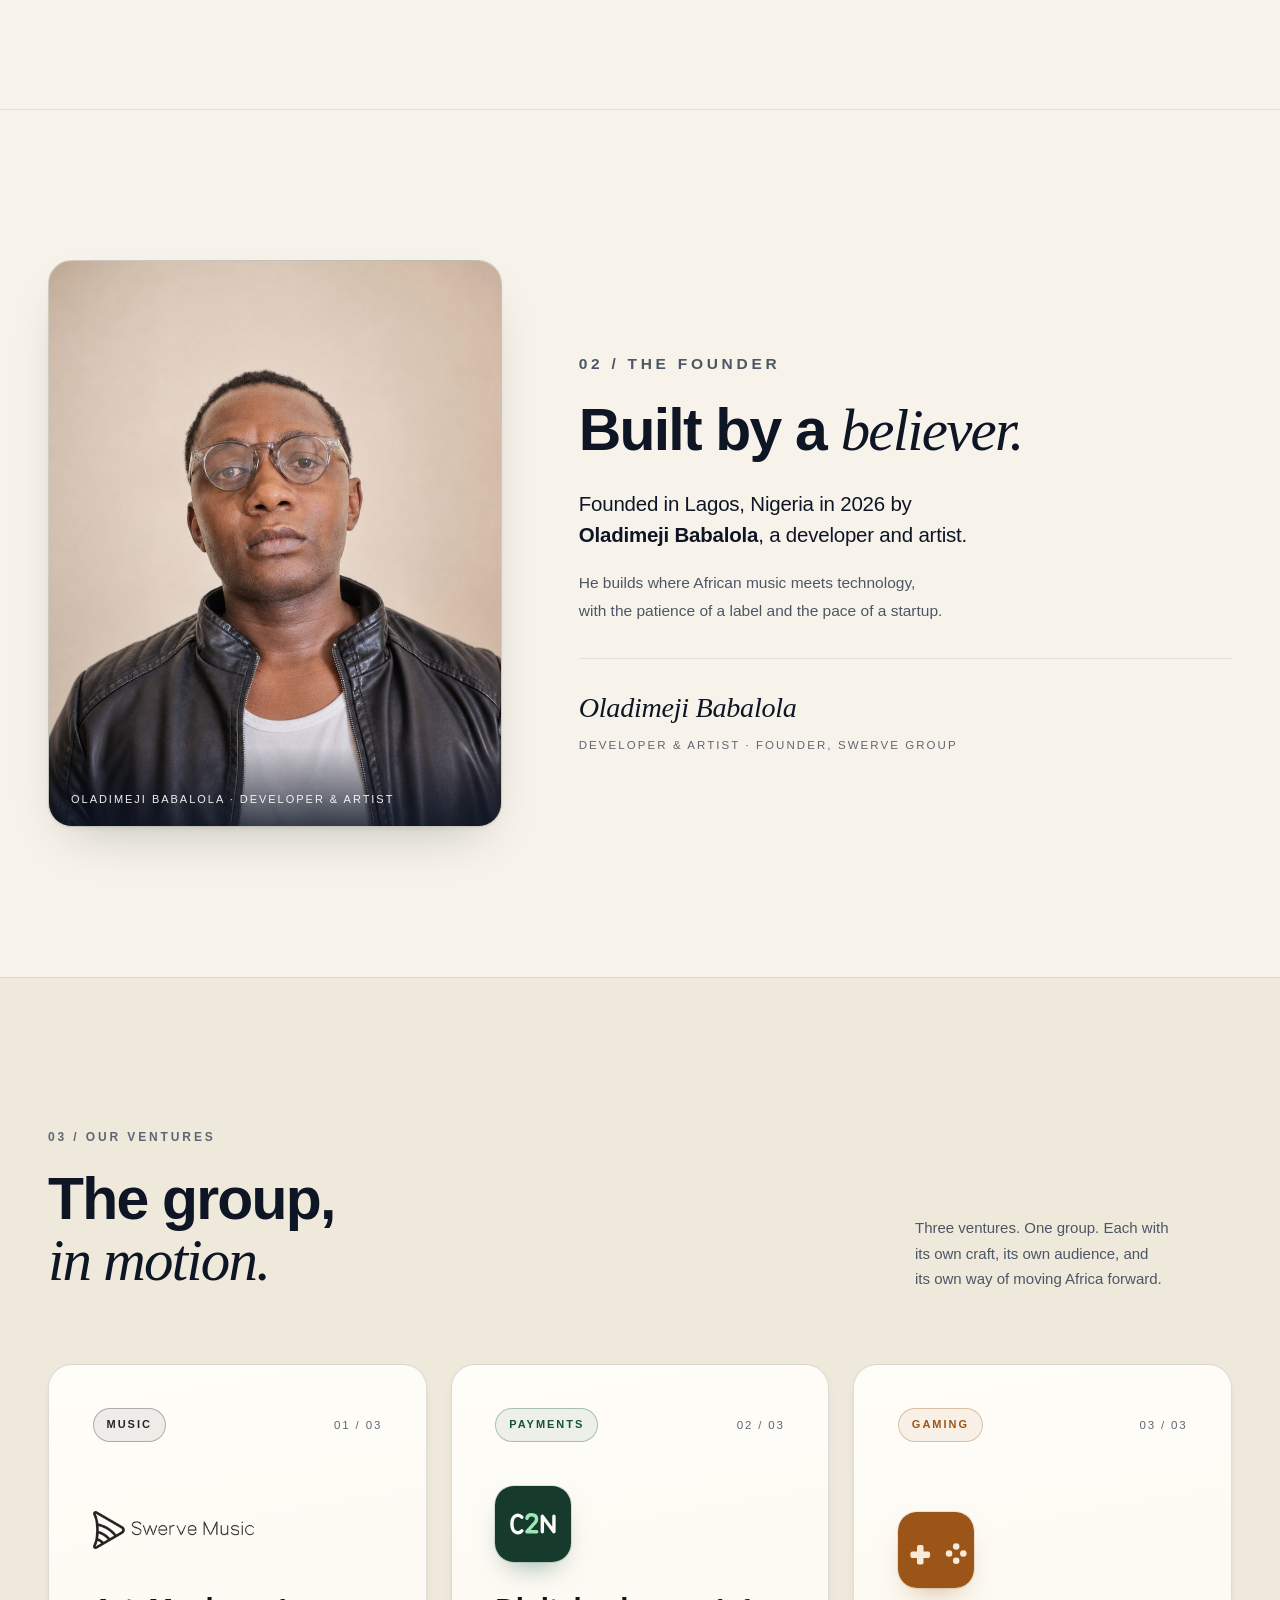
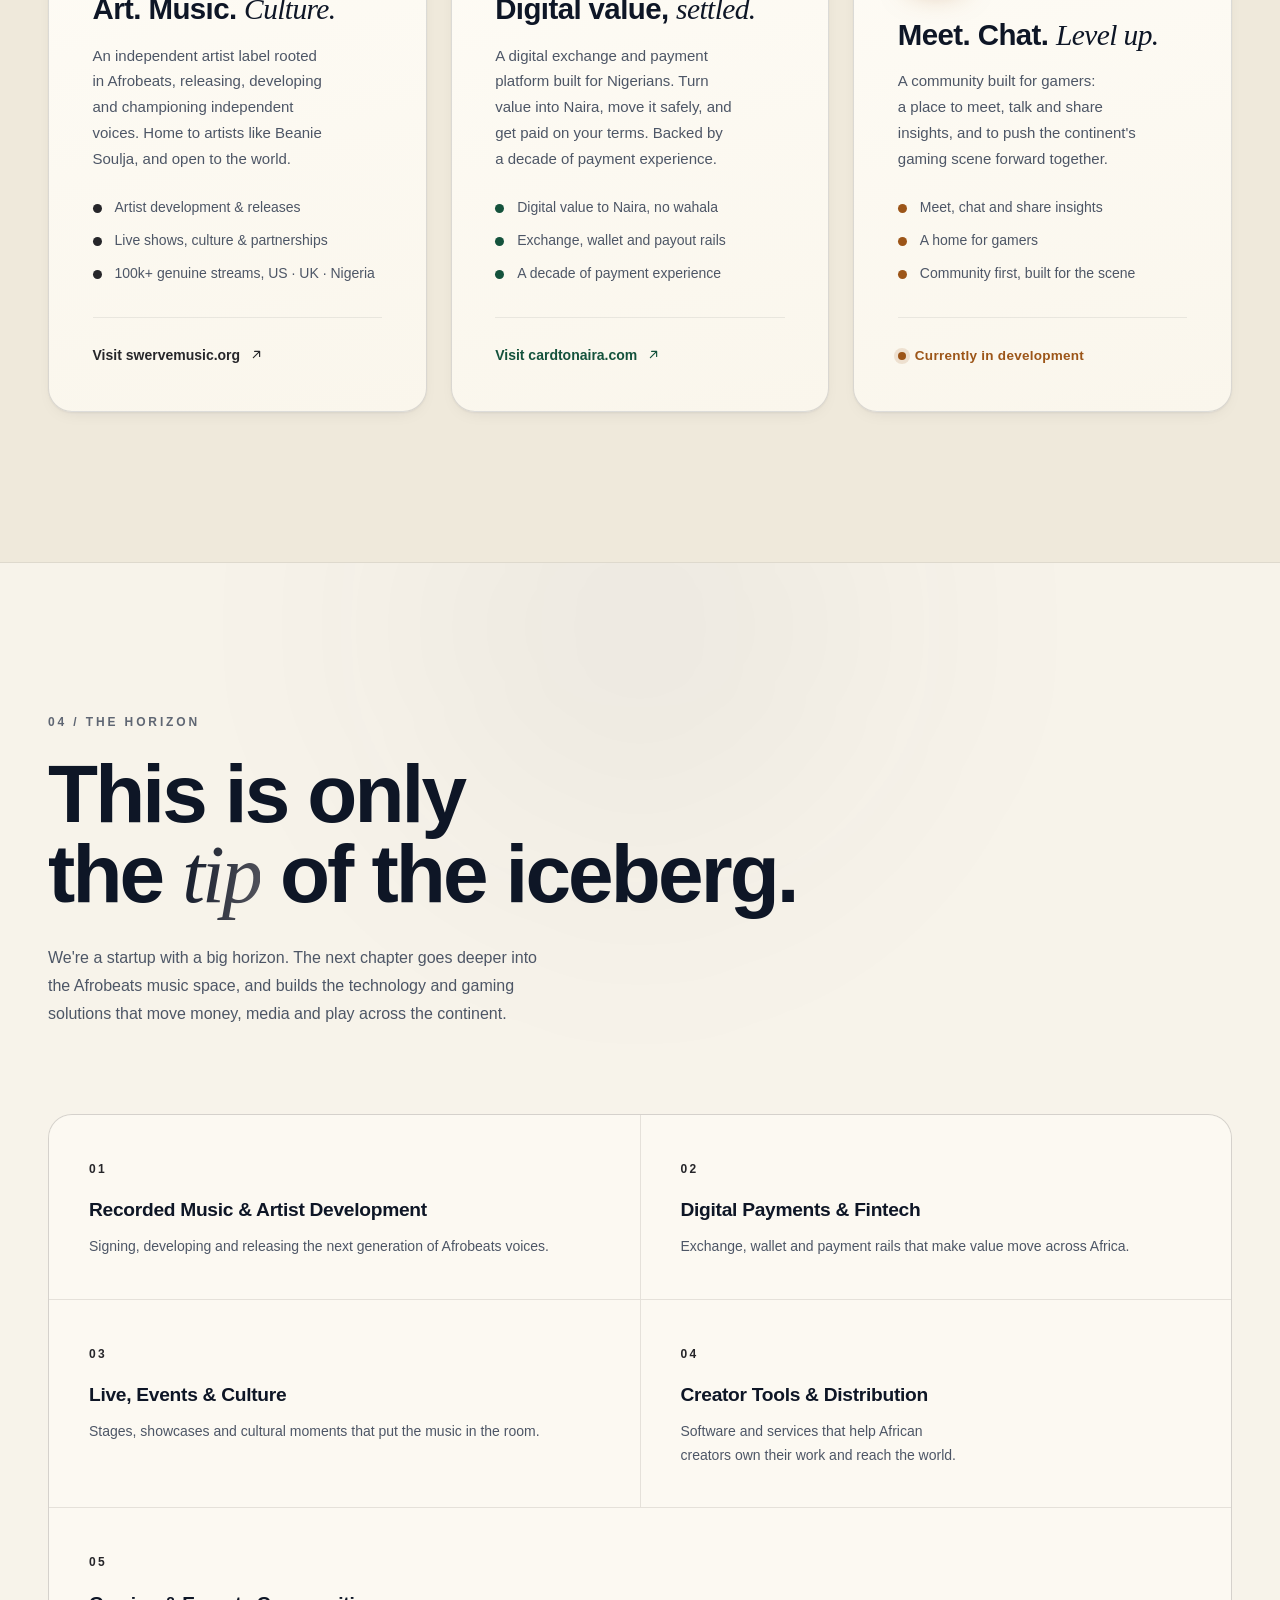
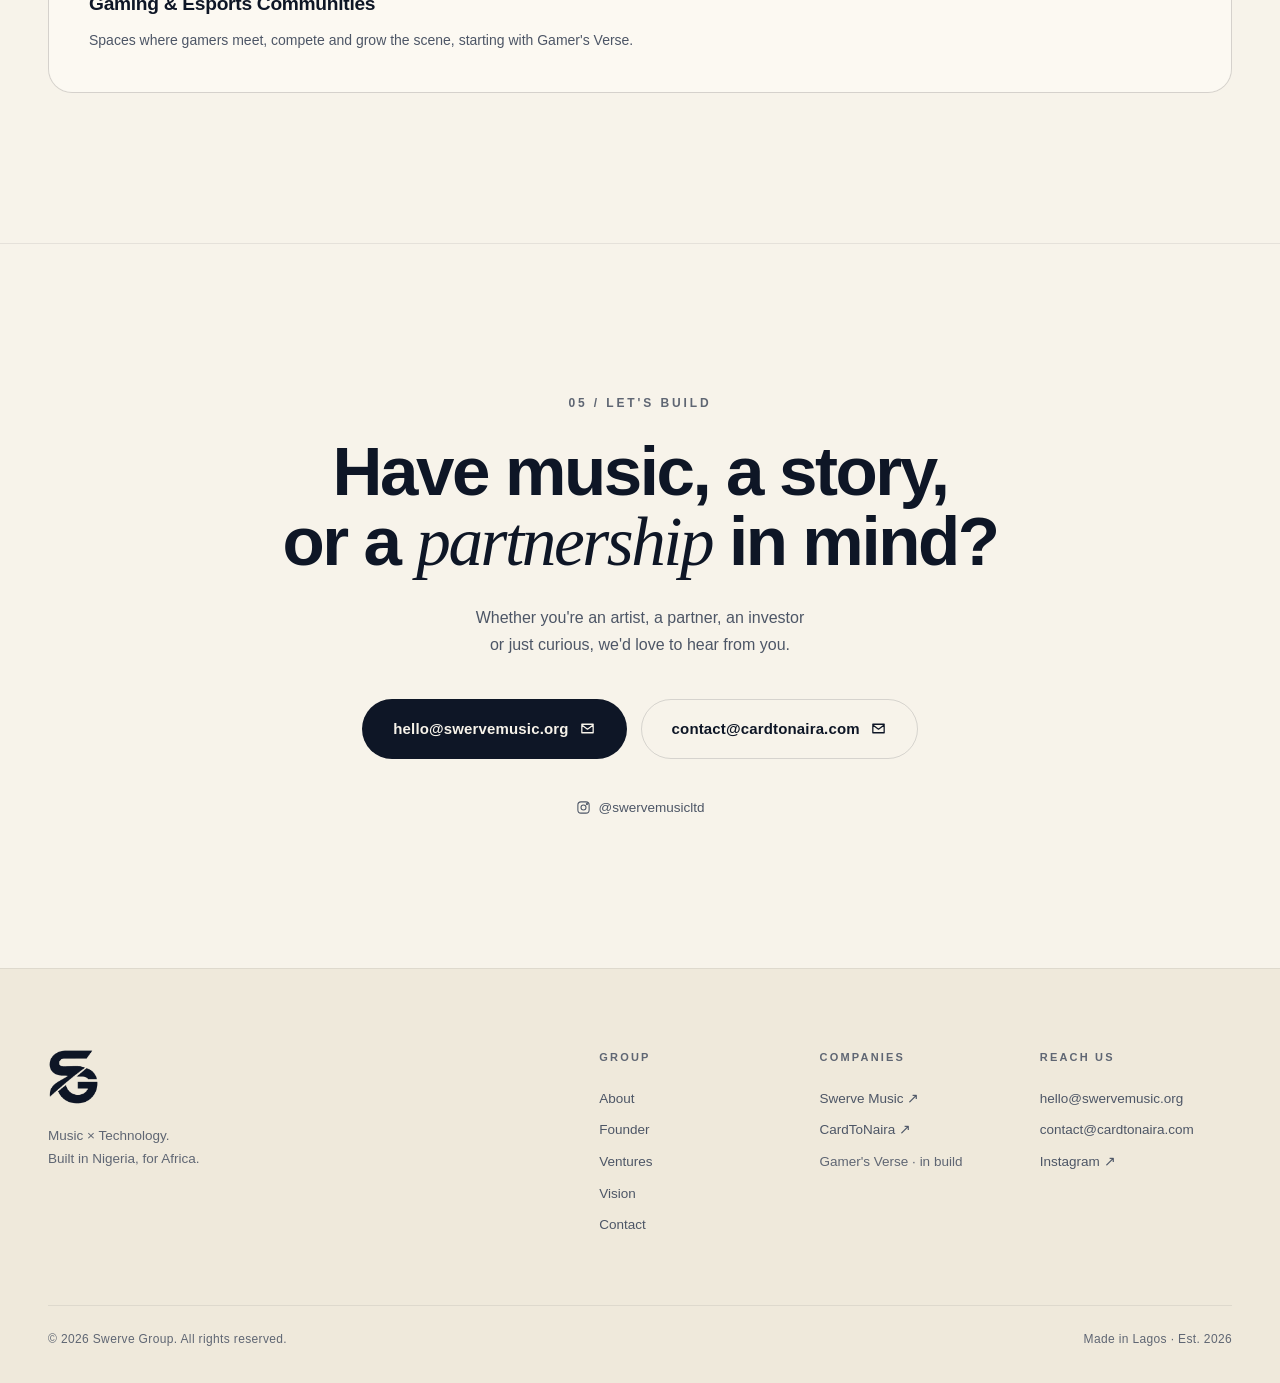
==== commit 9293c7d5: "Shorten tagline to Music, tech & gaming" ====
--- a/index.html
+++ b/index.html
@@ -124,8 +124,7 @@
         </h1>
 
         <p class="hero-sub reveal" style="--d:.16s">
-          A label, a payments platform and a gaming community, built in Nigeria
-          for Africa.
+          Music, tech &amp; gaming. Built in Lagos, for Africa.
         </p>
 
         <div class="hero-cta reveal" style="--d:.24s">
@@ -173,7 +172,7 @@
 
         <div class="about-body">
           <p class="lead reveal">
-            Swerve Group is a music, technology and gaming company, built in Lagos.
+            One group, three ventures, built in Lagos.
           </p>
           <p class="reveal" style="--d:.06s">
             <strong>Swerve Music</strong> releases Afrobeats.
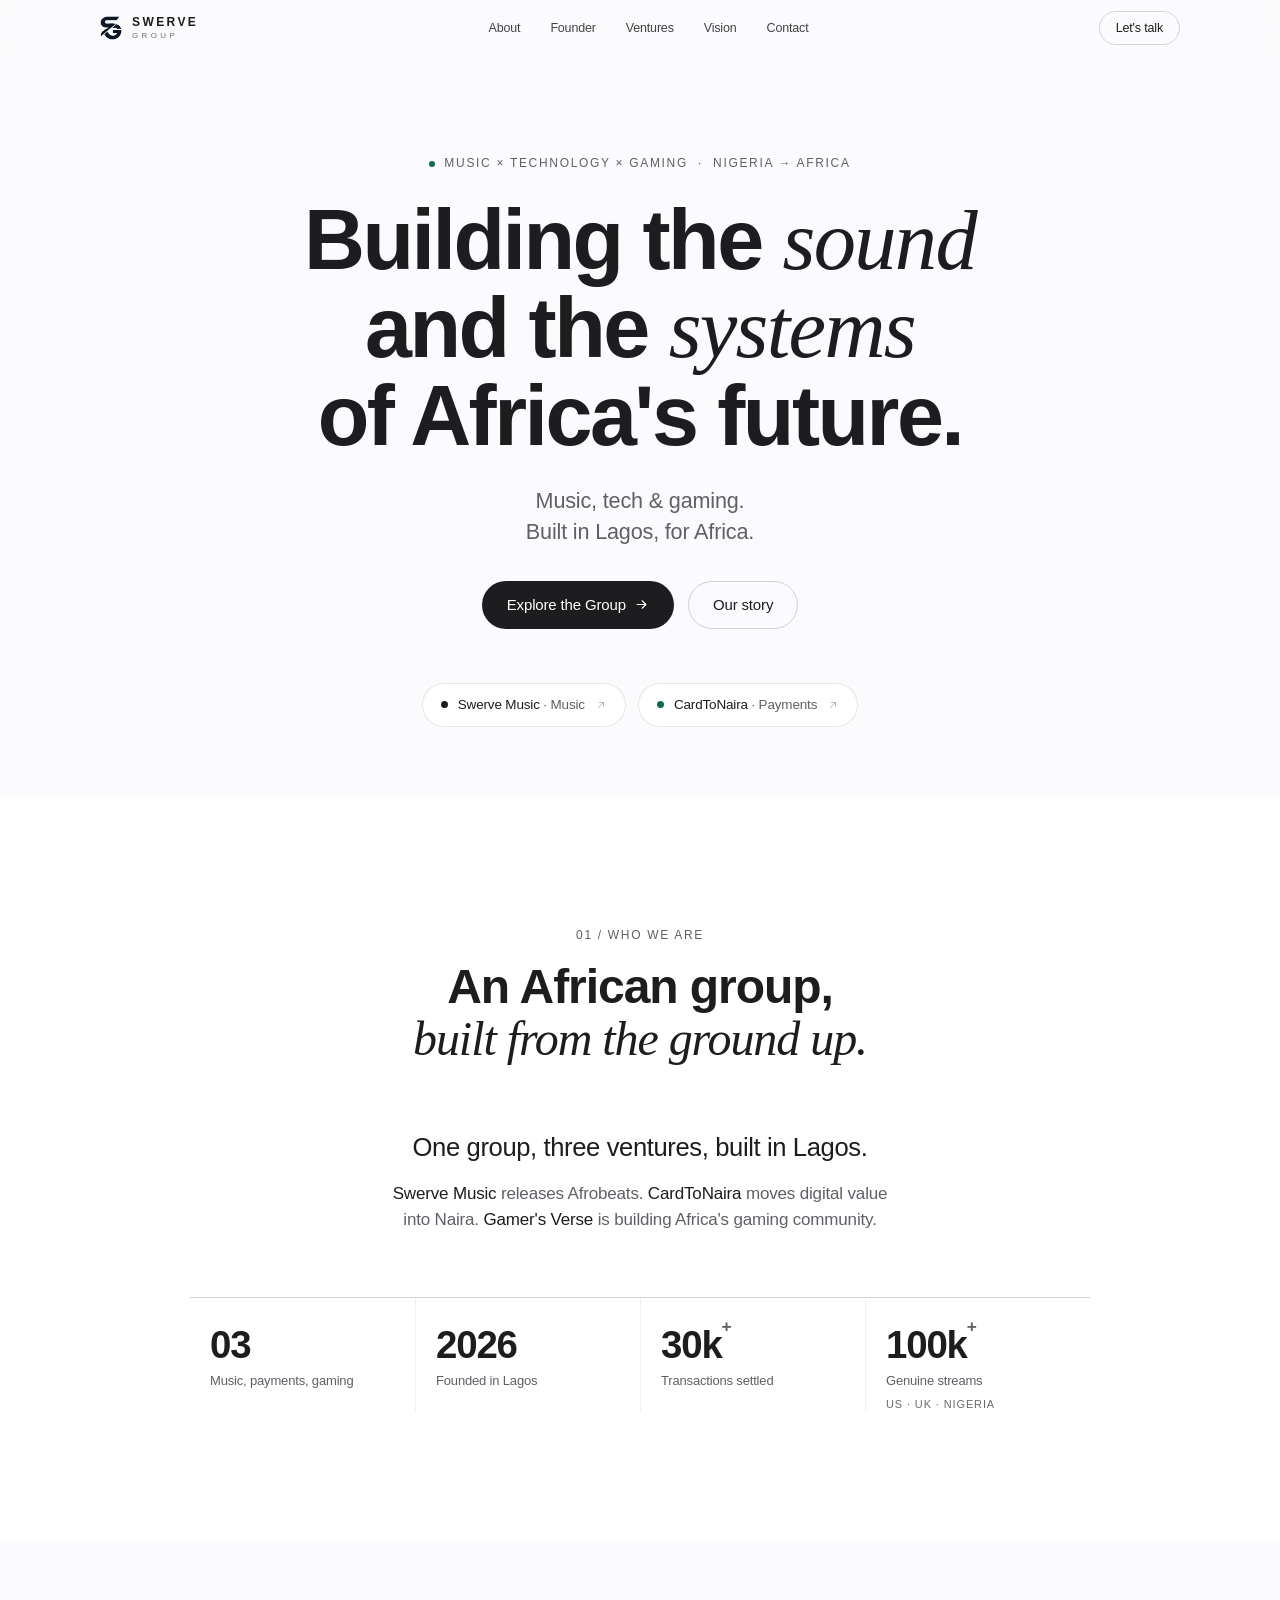
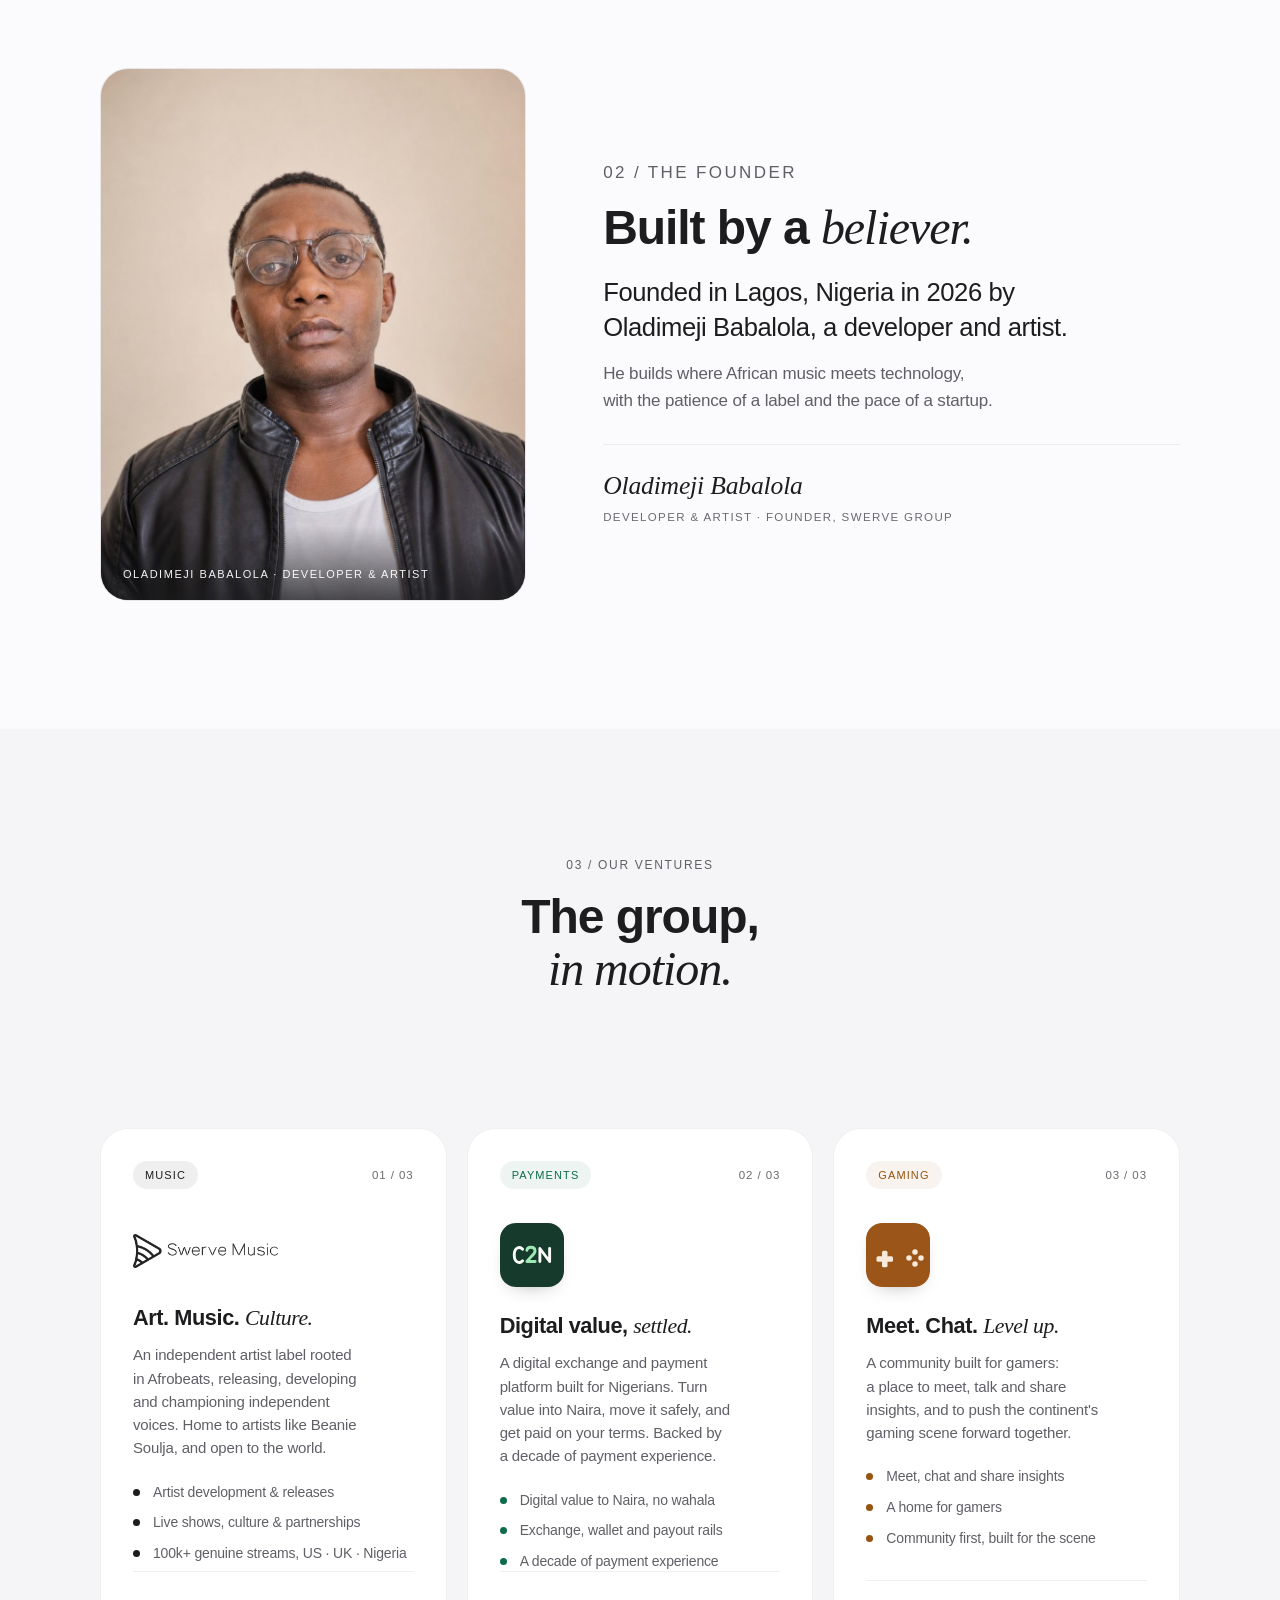
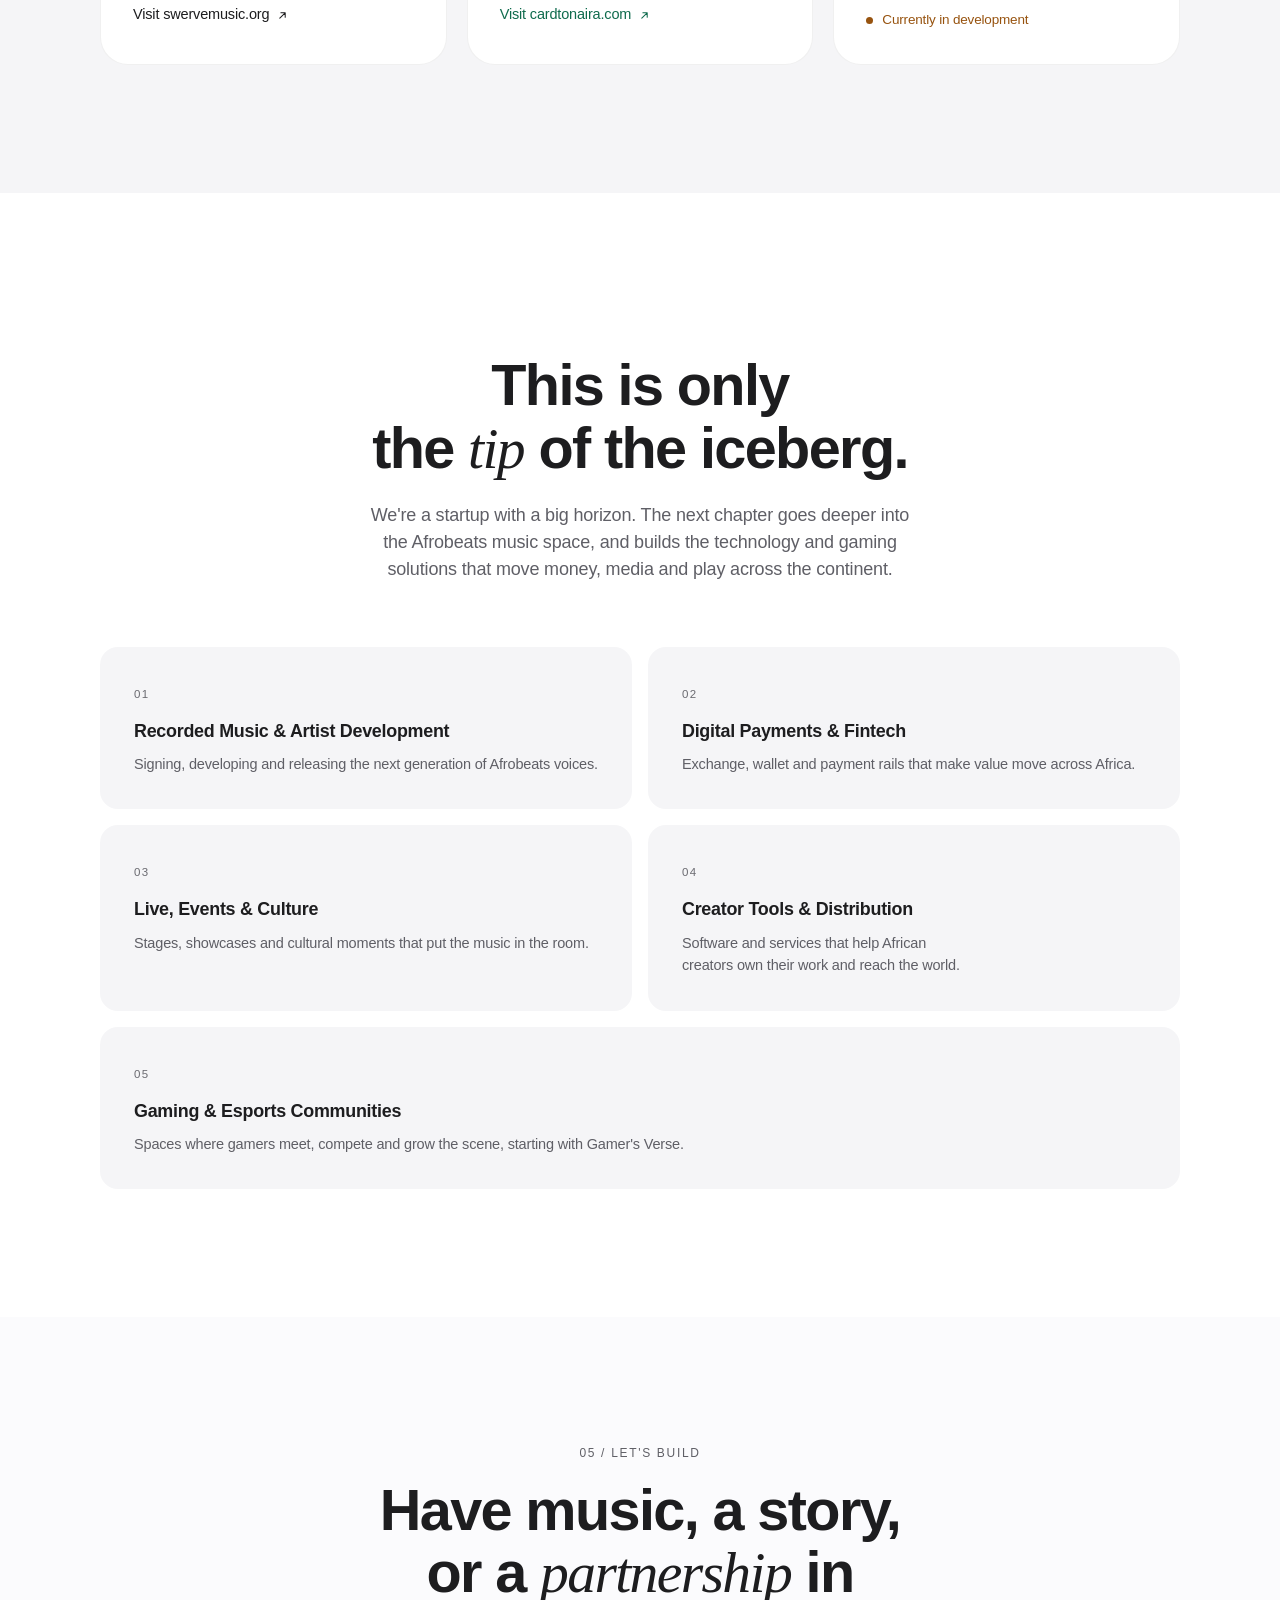
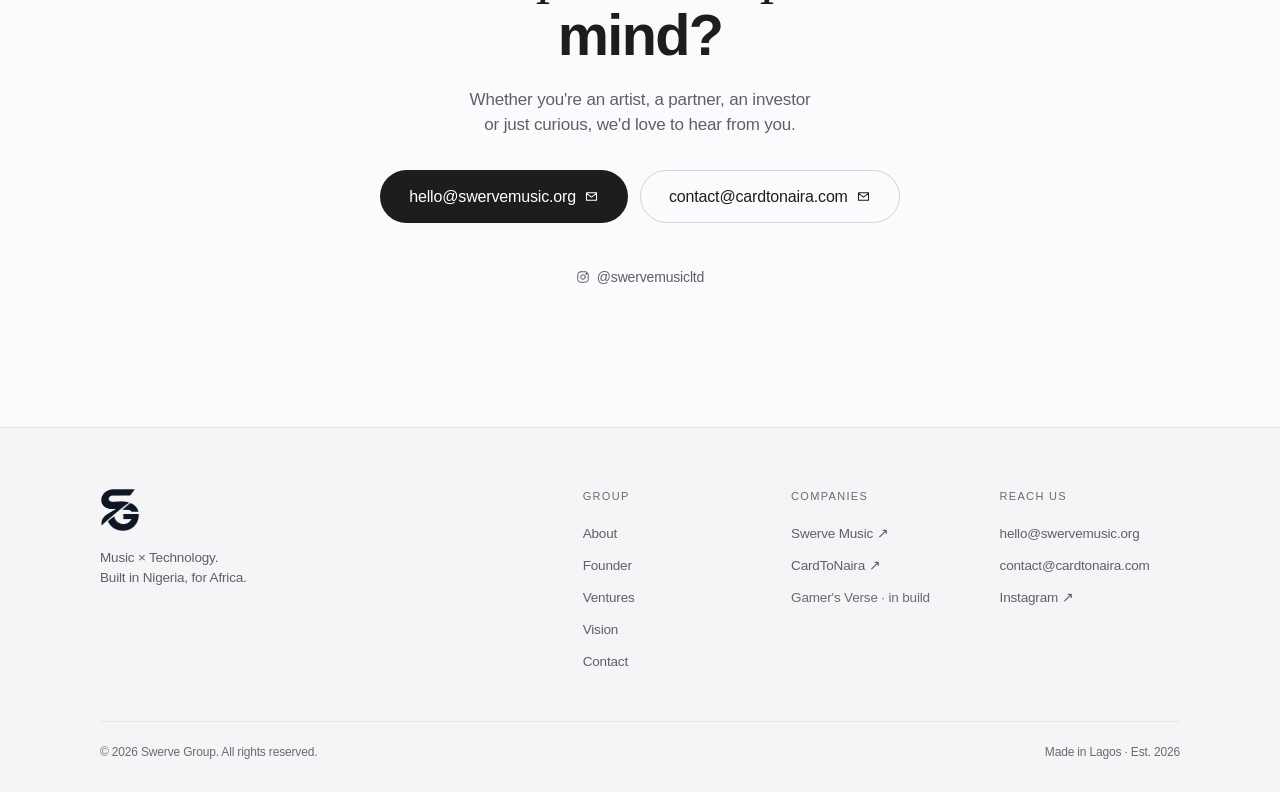
==== commit bf335b52: "Apple-inspired restyle: neutral surfaces, SF type, centred layout, a11y pass" ====
--- a/index.html
+++ b/index.html
@@ -12,7 +12,7 @@
   <meta property="og:url" content="https://swervegroup.org/" />
   <meta property="og:site_name" content="Swerve Group" />
   <meta property="og:title" content="Swerve Group" />
-  <meta property="og:description" content="Music, technology and gaming. Built in Lagos, Nigeria." />
+  <meta property="og:description" content="Music, finance &amp; gaming." />
   <meta property="og:image" content="https://swervegroup.org/images/og-image.png" />
   <meta property="og:image:width" content="1200" />
   <meta property="og:image:height" content="630" />
@@ -23,7 +23,7 @@
 
   <meta name="twitter:card" content="summary_large_image" />
   <meta name="twitter:title" content="Swerve Group" />
-  <meta name="twitter:description" content="Music, technology and gaming. Built in Lagos, Nigeria." />
+  <meta name="twitter:description" content="Music, finance &amp; gaming." />
   <meta name="twitter:image" content="https://swervegroup.org/images/og-image.png" />
 
   <link rel="icon" type="image/png" href="favicon.png" />
@@ -106,10 +106,6 @@
 
     <!-- ================= HERO ================= -->
     <section class="hero" id="top">
-      <div class="hero-noise" aria-hidden="true"></div>
-      <div class="glow glow-graphite" aria-hidden="true"></div>
-      <div class="glow glow-green" aria-hidden="true"></div>
-      <img class="hero-mark" src="images/brand/swerve-group-logo-dark.png" width="641" height="698" alt="" aria-hidden="true" decoding="async" />
 
       <div class="container hero-inner">
         <p class="eyebrow reveal">
@@ -150,19 +146,9 @@
       </div>
     </section>
 
-    <!-- ================= TICKER ================= -->
-    <div class="ticker" aria-hidden="true">
-      <div class="ticker-track">
-        <span>Music</span><i>◆</i><span>Technology</span><i>◆</i><span>Afrobeats</span><i>◆</i>
-        <span>Culture</span><i>◆</i><span>Digital Payments</span><i>◆</i><span>Gaming</span><i>◆</i><span>Africa</span><i>◆</i>
-        <span>Music</span><i>◆</i><span>Technology</span><i>◆</i><span>Afrobeats</span><i>◆</i>
-        <span>Culture</span><i>◆</i><span>Digital Payments</span><i>◆</i><span>Gaming</span><i>◆</i><span>Africa</span><i>◆</i>
-      </div>
-    </div>
-
     <!-- ================= ABOUT ================= -->
     <section class="section about" id="about">
-      <div class="container about-grid">
+      <div class="container">
         <div class="about-head">
           <p class="kicker reveal">01 / Who we are</p>
           <h2 class="section-title reveal" style="--d:.06s">
@@ -179,25 +165,25 @@
             <strong>CardToNaira</strong> moves digital value into Naira.
             <strong>Gamer's Verse</strong> is building Africa's gaming community.
           </p>
-
-          <div class="stats reveal" style="--d:.18s">
-            <div class="stat">
-              <span class="stat-num">03</span>
-              <span class="stat-label">Music, payments, gaming</span>
-            </div>
-            <div class="stat">
-              <span class="stat-num">2026</span>
-              <span class="stat-label">Founded in Lagos</span>
-            </div>
-            <div class="stat">
-              <span class="stat-num">30k<sup>+</sup></span>
-              <span class="stat-label">Transactions settled</span>
-            </div>
-            <div class="stat">
-              <span class="stat-num">100k<sup>+</sup></span>
-              <span class="stat-label">Genuine streams</span>
-              <span class="stat-sub">US · UK · Nigeria</span>
-            </div>
+        </div>
+
+        <div class="stats reveal" style="--d:.18s">
+          <div class="stat">
+            <span class="stat-num">03</span>
+            <span class="stat-label">Music, payments, gaming</span>
+          </div>
+          <div class="stat">
+            <span class="stat-num">2026</span>
+            <span class="stat-label">Founded in Lagos</span>
+          </div>
+          <div class="stat">
+            <span class="stat-num">30k<sup>+</sup></span>
+            <span class="stat-label">Transactions settled</span>
+          </div>
+          <div class="stat">
+            <span class="stat-num">100k<sup>+</sup></span>
+            <span class="stat-label">Genuine streams</span>
+            <span class="stat-sub">US · UK · Nigeria</span>
           </div>
         </div>
       </div>
--- a/styles.css
+++ b/styles.css
@@ -1,56 +1,59 @@
 /* ============================================================
-   SWERVE GROUP — one-page site
-   Light edition: warm ivory paper, deep navy ink, restrained accents
+   SWERVE GROUP
+   Apple-inspired: neutral surfaces, SF type, generous space,
+   restrained accents. WCAG AA contrast throughout.
    ============================================================ */
 
 :root{
   /* surfaces */
-  --paper:     #f7f3ea;   /* warm ivory */
-  --paper-2:   #fcf9f2;   /* card surface */
-  --paper-3:   #efe9db;   /* deeper warm band */
-  --cream:     #f7eadb;
+  --bg:        #fbfbfd;
+  --surface:   #ffffff;
+  --band:      #f5f5f7;
 
   /* ink */
-  --ink:       #0e1626;   /* deep navy */
-  --ink-2:     #333e52;
-  --ink-dim:   #4d5666;
-  --ink-faint: #5f6673;
-
-  /* hairlines */
-  --line:      rgba(14,22,38,.14);
-  --line-2:    rgba(14,22,38,.075);
-
-  /* accents */
-  --graphite:    #26262a;
-  --green:       #14523c;
-  --mint:        #2f7a5c;
-  --mint-tint:   rgba(20,82,60,.09);
-  --amber:       #9c5518;
-  --amber-tint:  rgba(156,85,24,.09);
-
-  --shadow-sm: 0 1px 2px rgba(14,22,38,.05), 0 6px 20px -12px rgba(14,22,38,.18);
-  --shadow-md: 0 2px 4px rgba(14,22,38,.04), 0 22px 50px -24px rgba(14,22,38,.28);
-
-  --sans: "Inter", ui-sans-serif, -apple-system, BlinkMacSystemFont, "Segoe UI", Helvetica, Arial, sans-serif;
-  --serif: "Iowan Old Style", "Palatino Linotype", Palatino, Georgia, "Times New Roman", serif;
-
-  --ease: cubic-bezier(.22,.68,.16,1);
-  --pad: clamp(20px, 4.5vw, 48px);
-  --radius: 24px;
+  --ink:       #1d1d1f;
+  --ink-2:     #424245;
+  --dim:       #5f5f66;
+  --faint:     #6a6a70;
+
+  /* lines */
+  --hair:      #d2d2d7;
+  --line:      rgba(0,0,0,.10);
+  --line-soft: rgba(0,0,0,.06);
+
+  /* accent marks only */
+  --graphite:  #1d1d1f;
+  --green:     #0f6b4d;
+  --amber:     #97530f;
+
+  --focus:     #0071e3;
+
+  --sans: -apple-system, BlinkMacSystemFont, "SF Pro Display", "SF Pro Text",
+          "Helvetica Neue", Helvetica, Arial, sans-serif;
+  --serif: "New York", "Iowan Old Style", Palatino, Georgia, serif;
+
+  --ease: cubic-bezier(.28,.72,.24,1);
+  --radius: 28px;
+  --radius-sm: 18px;
 }
 
 *,*::before,*::after{ box-sizing:border-box; }
 
-html{ scroll-behavior:smooth; -webkit-text-size-adjust:100%; }
+html{
+  scroll-behavior:smooth;
+  -webkit-text-size-adjust:100%;
+}
 
 body{
   margin:0;
-  background:var(--paper);
+  background:var(--bg);
   color:var(--ink);
   font-family:var(--sans);
-  font-size:16px;
-  line-height:1.6;
+  font-size:17px;
+  line-height:1.47;
+  letter-spacing:-.01em;
   -webkit-font-smoothing:antialiased;
+  -moz-osx-font-smoothing:grayscale;
   text-rendering:optimizeLegibility;
   overflow-x:hidden;
 }
@@ -61,51 +64,49 @@
 ul{ margin:0; padding:0; list-style:none; }
 button{ font:inherit; color:inherit; background:none; border:0; cursor:pointer; }
 
-::selection{ background:var(--graphite); color:#fff; }
-
-.skip-link{
-  position:absolute; left:-999px; top:8px; z-index:200;
-  background:var(--ink); color:var(--paper); padding:10px 16px; border-radius:8px;
-}
-.skip-link:focus{ left:16px; }
+::selection{ background:#1d1d1f; color:#fff; }
 
 .container{
-  width:min(1240px, 100% - (var(--pad) * 2));
+  width:min(1080px, 100% - 48px);
   margin-inline:auto;
 }
 
-/* ---------- typography: keep lines from falling off ---------- */
-p{ text-wrap: pretty; }
-.hero-sub,
-.about-body p,
-.founder-copy p,
-.section-note,
-.vision-sub,
-.contact-sub,
-.venture-desc,
-.future p,
-.footer-brand p{
-  text-wrap: balance;
-}
-
-/* ---------- accessibility utilities ---------- */
+/* ---------- accessibility ---------- */
 .sr-only{
   position:absolute; width:1px; height:1px; padding:0; margin:-1px;
   overflow:hidden; clip:rect(0 0 0 0); white-space:nowrap; border:0;
 }
-:focus-visible{ outline:2px solid var(--ink); outline-offset:3px; }
+
+.skip-link{
+  position:absolute; left:16px; top:-64px; z-index:300;
+  background:var(--ink); color:#fff; padding:12px 20px; border-radius:10px;
+  font-size:14px; font-weight:500; transition:top .2s ease;
+}
+.skip-link:focus{ top:16px; }
+
+:focus-visible{
+  outline:3px solid var(--focus);
+  outline-offset:3px;
+  border-radius:8px;
+}
 main:focus{ outline:none; }
 
-/* ---------- keep anchor targets clear of the fixed nav ---------- */
-section[id]{ scroll-margin-top:92px; }
-
-/* ---------- reveal (content stays visible when JS is unavailable) ---------- */
+section[id]{ scroll-margin-top:72px; }
+
+/* ---------- text wrapping ---------- */
+p{ text-wrap: pretty; }
+.hero-sub, .about-body p, .founder-copy p, .section-note,
+.vision-sub, .contact-sub, .venture-desc, .future p, .footer-brand p{
+  text-wrap: balance;
+}
+
+/* ---------- reveal (visible without JS) ---------- */
 .reveal{ opacity:1; transform:none; }
 .js .reveal{
   opacity:0;
-  transform:translateY(26px);
-  transition:opacity .85s var(--ease) var(--d,0s),
-             transform .85s var(--ease) var(--d,0s);
+  transform:translateY(18px);
+  transition:opacity .7s var(--ease) var(--d,0s),
+             transform .7s var(--ease) var(--d,0s);
 }
 .js .reveal.is-visible{ opacity:1; transform:none; }
 
@@ -114,534 +115,507 @@
    ============================================================ */
 .nav{
   position:fixed; inset:0 0 auto 0; z-index:100;
-  transition:background .35s ease, border-color .35s ease, backdrop-filter .35s ease;
+  background:rgba(251,251,253,.72);
+  backdrop-filter:blur(20px) saturate(180%);
+  -webkit-backdrop-filter:blur(20px) saturate(180%);
   border-bottom:1px solid transparent;
-}
-.nav.is-scrolled{
-  background:rgba(247,243,234,.82);
-  backdrop-filter:blur(16px) saturate(150%);
-  -webkit-backdrop-filter:blur(16px) saturate(150%);
-  border-bottom-color:var(--line-2);
-}
+  transition:border-color .3s ease, background .3s ease;
+}
+.nav.is-scrolled{ border-bottom-color:var(--line-soft); }
+
 .nav-inner{
   display:flex; align-items:center; justify-content:space-between;
-  gap:24px; height:78px;
-}
-
-.brand{ display:flex; align-items:center; gap:12px; }
-.brand-mark{ height:32px; width:auto; }
+  gap:24px; height:56px;
+}
+
+.brand{ display:flex; align-items:center; gap:10px; }
+.brand-mark{ height:24px; width:auto; }
 .brand-word{ display:flex; flex-direction:column; line-height:1; }
 .brand-name{
-  font-weight:800; font-size:15px; letter-spacing:.26em;
+  font-weight:600; font-size:12px; letter-spacing:.2em; color:var(--ink);
+}
+.brand-sub{
+  font-size:8px; letter-spacing:.42em; color:var(--faint);
+  margin-top:4px; font-weight:500;
+}
+
+.nav-links{ display:flex; gap:30px; }
+.nav-links a{
+  font-size:12.5px; color:var(--ink-2); font-weight:400;
+  padding:8px 0; transition:color .2s ease;
+}
+.nav-links a:hover{ color:var(--ink); }
+
+.nav-actions{ display:flex; align-items:center; gap:12px; }
+.nav-cta{
+  font-size:12.5px; font-weight:400; padding:7px 16px;
+  border:1px solid var(--hair); border-radius:980px;
+  transition:background .2s ease, border-color .2s ease;
+}
+.nav-cta:hover{ background:var(--ink); color:#fff; border-color:var(--ink); }
+
+.nav-toggle{
+  display:none; width:44px; height:44px; position:relative; margin-right:-10px;
+}
+.nav-toggle span{
+  position:absolute; left:12px; right:12px; height:1px; background:var(--ink);
+  transition:transform .3s var(--ease);
+}
+.nav-toggle span:nth-child(1){ top:18px; }
+.nav-toggle span:nth-child(2){ bottom:18px; }
+.nav-toggle[aria-expanded="true"] span:nth-child(1){ transform:translateY(4px) rotate(45deg); }
+.nav-toggle[aria-expanded="true"] span:nth-child(2){ transform:translateY(-4px) rotate(-45deg); }
+
+/* ============================================================
+   HERO
+   ============================================================ */
+.hero{
+  min-height:88svh;
+  display:flex; flex-direction:column; justify-content:center;
+  padding:150px 0 72px;
+  text-align:center;
+}
+
+.eyebrow{
+  display:inline-flex; align-items:center; gap:9px;
+  font-size:12px; letter-spacing:.14em; text-transform:uppercase;
+  color:var(--dim); font-weight:500; margin-bottom:24px;
+}
+.pulse-dot{
+  width:6px; height:6px; border-radius:50%; background:var(--green);
+}
+
+.hero-title{
+  font-size:clamp(2.75rem, 6.6vw, 5.4rem);
+  line-height:1.04;
+  letter-spacing:-.03em;
+  font-weight:600;
   color:var(--ink);
-}
-.brand-sub{
-  font-size:9px; letter-spacing:.52em; color:var(--ink-faint);
-  margin-top:5px; font-weight:600;
-}
-
-.nav-links{ display:flex; gap:34px; }
-.nav-links a{
-  font-size:14px; color:var(--ink-dim); font-weight:500;
-  position:relative; padding:6px 0; transition:color .25s ease;
-}
-.nav-links a::after{
-  content:""; position:absolute; left:0; bottom:0; height:1px; width:0;
-  background:var(--ink); transition:width .3s var(--ease);
-}
-.nav-links a:hover{ color:var(--ink); }
-.nav-links a:hover::after{ width:100%; }
-
-.nav-actions{ display:flex; align-items:center; gap:14px; }
-.nav-cta{
-  font-size:13.5px; font-weight:600; padding:10px 20px;
-  border:1px solid var(--line); border-radius:999px;
-  transition:background .25s ease, border-color .25s ease, color .25s ease;
-}
-.nav-cta:hover{ background:var(--ink); color:var(--paper); border-color:var(--ink); }
-
-.nav-toggle{ display:none; width:42px; height:42px; position:relative; }
-.nav-toggle span{
-  position:absolute; left:11px; right:11px; height:1.5px; background:var(--ink);
-  transition:transform .3s var(--ease), opacity .3s ease;
-}
-.nav-toggle span:nth-child(1){ top:16px; }
-.nav-toggle span:nth-child(2){ bottom:16px; }
-.nav-toggle[aria-expanded="true"] span:nth-child(1){ transform:translateY(5.5px) rotate(45deg); }
-.nav-toggle[aria-expanded="true"] span:nth-child(2){ transform:translateY(-5.5px) rotate(-45deg); }
-
-/* ============================================================
-   HERO
-   ============================================================ */
-.hero{
-  position:relative; min-height:100vh; min-height:100svh;
-  display:flex; flex-direction:column; justify-content:center;
-  padding:130px 0 40px; overflow:hidden;
-  isolation:isolate;
-}
-.hero-noise{
-  position:absolute; inset:0; z-index:-1; opacity:.02; pointer-events:none;
-  background-image:url("data:image/svg+xml,%3Csvg xmlns='http://www.w3.org/2000/svg' width='120' height='120'%3E%3Cfilter id='n'%3E%3CfeTurbulence type='fractalNoise' baseFrequency='.85' numOctaves='3'/%3E%3C/filter%3E%3Crect width='120' height='120' filter='url(%23n)'/%3E%3C/svg%3E");
-}
-.glow{
-  position:absolute; z-index:-2; border-radius:50%;
-  filter:blur(90px); pointer-events:none;
-}
-.glow-graphite{
-  width:52vw; height:52vw; max-width:760px; max-height:760px;
-  top:-14%; right:-12%;
-  background:radial-gradient(circle, rgba(38,38,42,.06), transparent 68%);
-}
-.glow-green{
-  width:46vw; height:46vw; max-width:660px; max-height:660px;
-  bottom:-20%; left:-14%;
-  background:radial-gradient(circle, rgba(20,82,60,.10), transparent 68%);
-}
-
-.hero-mark{
-  position:absolute; z-index:-1;
-  right:-4%; top:50%; transform:translateY(-50%) rotate(-4deg);
-  width:min(46vw, 560px); height:auto; opacity:.045;
-  pointer-events:none;
-}
-
-.hero-inner{ position:relative; }
-
-.eyebrow{
+  margin-inline:auto;
+}
+.hero-title em{
+  font-family:var(--serif);
+  font-style:italic;
+  font-weight:400;
+  letter-spacing:-.02em;
+}
+
+.hero-sub{
+  margin:26px auto 0;
+  max-width:34ch;
+  font-size:clamp(1.15rem, 1.9vw, 1.35rem);
+  line-height:1.4;
+  color:var(--dim);
+}
+
+.hero-cta{
+  margin-top:34px;
+  display:flex; flex-wrap:wrap; gap:14px; justify-content:center;
+}
+
+.btn{
+  display:inline-flex; align-items:center; justify-content:center; gap:8px;
+  min-height:44px; padding:12px 24px;
+  border-radius:980px;
+  font-size:15px; font-weight:500; letter-spacing:-.01em;
+  border:1px solid transparent;
+  transition:background .25s ease, color .25s ease, border-color .25s ease,
+             transform .25s var(--ease);
+}
+.btn svg{
+  width:15px; height:15px; fill:none; stroke:currentColor; stroke-width:1.7;
+  stroke-linecap:round; stroke-linejoin:round;
+}
+.btn-primary{ background:var(--ink); color:#fff; }
+.btn-primary:hover{ background:#000; transform:translateY(-1px); }
+.btn-ghost{ border-color:var(--hair); color:var(--ink); }
+.btn-ghost:hover{ background:var(--band); }
+.btn-lg{ padding:14px 28px; font-size:16px; }
+
+.hero-foot{
+  margin-top:clamp(40px,6vh,64px);
+  display:flex; flex-wrap:wrap; gap:12px; justify-content:center;
+}
+.sub-chip{
   display:inline-flex; align-items:center; gap:10px;
-  font-size:12px; letter-spacing:.24em; text-transform:uppercase;
-  color:var(--ink-dim); font-weight:600; margin-bottom:26px;
-}
-.pulse-dot{
-  width:7px; height:7px; border-radius:50%; background:var(--green);
-  box-shadow:0 0 0 0 rgba(20,82,60,.45);
-  animation:pulse 2.4s infinite;
-}
-@keyframes pulse{
-  0%{ box-shadow:0 0 0 0 rgba(20,82,60,.4); }
-  70%{ box-shadow:0 0 0 12px rgba(20,82,60,0); }
-  100%{ box-shadow:0 0 0 0 rgba(20,82,60,0); }
-}
-
-.hero-title{
-  font-size:clamp(2.7rem, 7.4vw, 6.6rem);
-  line-height:.98; letter-spacing:-.035em; font-weight:760;
-  max-width:16ch; color:var(--ink);
-}
-.hero-title em{
-  font-family:var(--serif); font-style:italic; font-weight:400;
-  letter-spacing:-.02em;
-  background:linear-gradient(100deg, var(--ink) 28%, #55555e 94%);
-  -webkit-background-clip:text; background-clip:text; color:transparent;
-}
-
-.hero-sub{
-  margin-top:30px; max-width:56ch; font-size:clamp(1rem,1.25vw,1.15rem);
-  color:var(--ink-dim); line-height:1.72;
-}
-
-.hero-cta{ margin-top:40px; display:flex; flex-wrap:wrap; gap:14px; }
-
-.btn{
-  display:inline-flex; align-items:center; gap:10px;
-  padding:14px 26px; border-radius:999px;
-  font-size:14.5px; font-weight:600; letter-spacing:.01em;
-  transition:transform .25s var(--ease), background .25s ease,
-             border-color .25s ease, color .25s ease, box-shadow .25s ease;
-  border:1px solid transparent;
-}
-.btn svg{ width:17px; height:17px; fill:none; stroke:currentColor; stroke-width:1.8;
-  stroke-linecap:round; stroke-linejoin:round; }
-.btn-primary{ background:var(--ink); color:var(--paper); }
-.btn-primary:hover{
-  transform:translateY(-3px);
-  box-shadow:0 16px 36px -16px rgba(14,22,38,.55);
-}
-.btn-ghost{ border-color:var(--line); color:var(--ink); }
-.btn-ghost:hover{ transform:translateY(-3px); background:rgba(14,22,38,.04); border-color:rgba(14,22,38,.28); }
-.btn-lg{ padding:17px 30px; font-size:15px; }
-
-.hero-foot{
-  margin-top:clamp(48px,7vh,90px);
-  display:flex; flex-wrap:wrap; gap:14px;
-}
-.sub-chip{
-  display:inline-flex; align-items:center; gap:11px;
-  padding:12px 18px; border:1px solid var(--line); border-radius:999px;
-  font-size:13.5px; color:var(--ink-dim);
-  background:rgba(252,249,242,.6);
-  transition:border-color .25s ease, color .25s ease, transform .25s var(--ease), box-shadow .25s ease;
-}
-.sub-chip b{ color:var(--ink); font-weight:600; }
-.sub-chip svg{ width:14px; height:14px; fill:none; stroke:currentColor; stroke-width:1.8;
-  stroke-linecap:round; stroke-linejoin:round; opacity:.55; }
-.sub-chip:hover{ transform:translateY(-2px); color:var(--ink); border-color:rgba(14,22,38,.3); box-shadow:var(--shadow-sm); }
-.chip-dot{ width:8px; height:8px; border-radius:50%; }
+  min-height:44px; padding:10px 18px;
+  border:1px solid var(--line);
+  border-radius:980px;
+  font-size:13.5px; color:var(--dim);
+  background:var(--surface);
+  transition:border-color .2s ease, transform .2s var(--ease);
+}
+.sub-chip b{ color:var(--ink); font-weight:500; }
+.sub-chip svg{
+  width:12px; height:12px; fill:none; stroke:currentColor; stroke-width:1.8;
+  stroke-linecap:round; stroke-linejoin:round; opacity:.5;
+}
+.sub-chip:hover{ border-color:var(--hair); transform:translateY(-1px); }
+.chip-dot{ width:7px; height:7px; border-radius:50%; }
 .chip-dot.graphite{ background:var(--graphite); }
 .chip-dot.green{ background:var(--green); }
 
 /* ============================================================
-   TICKER
-   ============================================================ */
-.ticker{
-  border-block:1px solid var(--line-2);
-  padding:20px 0; overflow:hidden; background:rgba(252,249,242,.5);
-}
-.ticker-track{
-  display:flex; align-items:center; gap:30px; width:max-content;
-  animation:scroll 34s linear infinite;
-  font-size:13px; letter-spacing:.3em; text-transform:uppercase;
-  color:var(--ink-faint); font-weight:600; white-space:nowrap;
-}
-.ticker-track i{ font-style:normal; font-size:8px; color:var(--graphite); }
-@keyframes scroll{ to{ transform:translateX(-50%); } }
-.ticker:hover .ticker-track{ animation-play-state:paused; }
-
-/* ============================================================
-   SECTION BASE
-   ============================================================ */
-.section{ padding:clamp(80px,12vw,150px) 0; position:relative; }
+   SECTIONS
+   ============================================================ */
+.section{ padding:clamp(88px,10vw,132px) 0; }
 
 .kicker{
-  font-size:12px; letter-spacing:.24em; text-transform:uppercase;
-  color:var(--ink-faint); font-weight:600; margin-bottom:22px;
+  font-size:12px; letter-spacing:.14em; text-transform:uppercase;
+  color:var(--dim); font-weight:500; margin-bottom:16px;
 }
 
 .section-title{
-  font-size:clamp(2rem, 4.6vw, 3.7rem);
-  line-height:1.03; letter-spacing:-.03em; font-weight:730;
+  font-size:clamp(1.9rem, 3.9vw, 3rem);
+  line-height:1.1; letter-spacing:-.022em; font-weight:600;
   color:var(--ink);
 }
-.section-title em, .vision-title em, .contact-title em, .venture-tagline em{
+.section-title em,
+.vision-title em,
+.contact-title em,
+.venture-tagline em{
   font-family:var(--serif); font-style:italic; font-weight:400;
 }
 
-.section-head{
-  display:flex; align-items:flex-end; justify-content:space-between;
-  gap:40px; margin-bottom:clamp(44px,6vw,72px);
-}
-.section-note{ max-width:38ch; color:var(--ink-dim); font-size:15px; line-height:1.7; }
+/* centred section headers */
+.about-head,
+.section-head,
+.vision-head{
+  text-align:center;
+  max-width:760px;
+  margin:0 auto clamp(44px,5vw,64px);
+}
+.section-head .section-note{
+  margin-top:18px;
+  max-width:52ch;
+  margin-inline:auto;
+  font-size:17px;
+  color:var(--dim);
+}
 
 /* ============================================================
    ABOUT
    ============================================================ */
-.about{ border-top:1px solid var(--line-2); }
-.about-grid{
-  display:grid; grid-template-columns:1fr 1.15fr;
-  gap:clamp(40px,7vw,110px); align-items:start;
-}
-.about-head{ position:sticky; top:110px; }
-.about-body p{ color:var(--ink-dim); line-height:1.78; margin-bottom:20px; font-size:15.5px; }
+.about{ background:var(--surface); }
+.about-body{
+  max-width:640px; margin:0 auto; text-align:center;
+}
+.about-body p{ color:var(--dim); line-height:1.55; }
 .about-body .lead{
-  color:var(--ink); font-size:clamp(1.15rem,1.7vw,1.4rem);
-  line-height:1.55; margin-bottom:24px; letter-spacing:-.01em;
-}
-.about-body strong{ color:var(--ink); font-weight:600; }
+  color:var(--ink);
+  font-size:clamp(1.2rem, 2vw, 1.6rem);
+  line-height:1.35;
+  letter-spacing:-.015em;
+  margin-bottom:16px;
+}
+.about-body strong{ color:var(--ink); font-weight:500; }
 
 .stats{
-  margin-top:44px; display:grid; grid-template-columns:repeat(2,1fr);
-  grid-auto-rows:1fr;
-  gap:1px; background:var(--line-2); border:1px solid var(--line-2);
-  border-radius:18px; overflow:hidden;
-}
-.stat{ background:var(--paper-2); padding:26px 24px; display:flex; flex-direction:column; gap:6px; }
+  margin:clamp(40px,5vw,64px) auto 0;
+  max-width:900px;
+  display:grid; grid-template-columns:repeat(4,1fr);
+  border-top:1px solid var(--hair);
+}
+.stat{
+  padding:28px 20px 0;
+  display:flex; flex-direction:column; gap:6px;
+  border-left:1px solid var(--line-soft);
+}
+.stat:first-child{ border-left:0; }
 .stat-num{
-  font-size:clamp(1.8rem,3.2vw,2.6rem); font-weight:700; letter-spacing:-.03em;
-  line-height:1; color:var(--ink);
-}
-.stat-num sup{ font-size:.5em; color:var(--graphite); }
-.stat-label{ font-size:12.5px; color:var(--ink-faint); letter-spacing:.04em; }
-.stat-sub{ font-size:11px; color:var(--ink-faint); letter-spacing:.1em; text-transform:uppercase; opacity:.85; }
+  font-size:clamp(1.9rem, 3vw, 2.5rem);
+  font-weight:600; letter-spacing:-.03em; line-height:1;
+  color:var(--ink);
+}
+.stat-num sup{ font-size:.45em; top:-.7em; position:relative; color:var(--dim); }
+.stat-label{ font-size:13px; color:var(--dim); }
+.stat-sub{
+  font-size:11px; color:var(--faint); letter-spacing:.08em; text-transform:uppercase;
+}
 
 /* ============================================================
    FOUNDER
    ============================================================ */
-.founder{ border-top:1px solid var(--line-2); }
+.founder{ background:var(--bg); }
 .founder-grid{
-  display:grid; grid-template-columns:.82fr 1.18fr;
-  gap:clamp(36px,6vw,90px); align-items:center;
+  display:grid; grid-template-columns:.85fr 1.15fr;
+  gap:clamp(36px,6vw,80px); align-items:center;
 }
 .founder-photo{
   position:relative; margin:0; aspect-ratio:4/5;
   border-radius:var(--radius); overflow:hidden;
-  border:1px solid var(--line);
-  box-shadow:var(--shadow-md);
-  background:
-    radial-gradient(120% 90% at 30% 0%, rgba(38,38,42,.09), transparent 60%),
-    radial-gradient(120% 90% at 80% 100%, rgba(20,82,60,.12), transparent 60%),
-    var(--paper-3);
+  background:var(--band);
+  border:1px solid var(--line-soft);
 }
 .founder-photo img{
   position:absolute; inset:0; z-index:1;
   width:100%; height:100%; object-fit:cover;
 }
-.photo-fallback{
-  position:absolute; inset:0; display:grid; place-items:center;
-}
+.photo-fallback{ position:absolute; inset:0; display:grid; place-items:center; }
 .photo-fallback span{
-  font-family:var(--serif); font-style:italic; font-weight:400;
-  font-size:clamp(3rem,8vw,5.6rem); letter-spacing:.02em;
-  color:rgba(14,22,38,.28);
+  font-family:var(--serif); font-style:italic;
+  font-size:clamp(3rem,8vw,5rem); color:#c7c7cc;
 }
 .founder-photo figcaption{
   position:absolute; z-index:2; left:0; right:0; bottom:0;
-  padding:44px 22px 18px;
-  font-size:11px; letter-spacing:.18em; text-transform:uppercase;
-  color:rgba(255,255,255,.92);
-  background:linear-gradient(transparent, rgba(14,22,38,.78));
-}
-.founder-copy p{ color:var(--ink-dim); line-height:1.78; margin-top:18px; font-size:15.5px; }
+  padding:40px 22px 18px;
+  font-size:11px; letter-spacing:.14em; text-transform:uppercase;
+  color:rgba(255,255,255,.95);
+  background:linear-gradient(transparent, rgba(29,29,31,.75));
+}
+.founder-copy p{
+  color:var(--dim); line-height:1.6; margin-top:16px; font-size:17px;
+}
 .founder-copy .lead{
-  margin-top:26px; color:var(--ink);
-  font-size:clamp(1.1rem,1.6vw,1.32rem); line-height:1.55; letter-spacing:-.01em;
-}
-.founder-copy strong{ color:var(--ink); font-weight:600; }
+  margin-top:20px; color:var(--ink);
+  font-size:clamp(1.25rem, 2.1vw, 1.6rem);
+  line-height:1.35; letter-spacing:-.015em;
+}
+.founder-copy strong{ color:var(--ink); font-weight:500; }
 .founder-sign{
-  margin-top:34px; padding-top:26px; border-top:1px solid var(--line-2);
-  display:flex; flex-direction:column; gap:6px;
+  margin-top:30px; padding-top:22px; border-top:1px solid var(--line-soft);
+  display:flex; flex-direction:column; gap:4px;
 }
 .sig-name{
   font-family:var(--serif); font-style:italic;
-  font-size:clamp(1.35rem,2.2vw,1.9rem); letter-spacing:-.01em;
-}
-.sig-role{ font-size:11.5px; letter-spacing:.18em; text-transform:uppercase; color:var(--ink-faint); }
+  font-size:clamp(1.25rem,2vw,1.6rem); color:var(--ink);
+}
+.sig-role{ font-size:11.5px; letter-spacing:.12em; text-transform:uppercase; color:var(--faint); }
 
 /* ============================================================
    VENTURES
    ============================================================ */
-.ventures{ background:var(--paper-3); border-block:1px solid var(--line-2); }
-.venture-grid{ display:grid; grid-template-columns:repeat(3,1fr); gap:24px; }
+.ventures{ background:var(--band); }
+.venture-grid{ display:grid; grid-template-columns:repeat(3,1fr); gap:20px; }
 
 .venture-card{
-  --accent:var(--ink);
-  position:relative; overflow:hidden;
-  border:1px solid var(--line); border-radius:var(--radius);
-  padding:clamp(26px,3.4vw,44px);
-  background:linear-gradient(170deg, #fffdf8 0%, #faf6ec 100%);
-  box-shadow:var(--shadow-sm);
+  --accent:var(--graphite);
+  position:relative;
   display:flex; flex-direction:column;
-  transition:transform .4s var(--ease), border-color .4s ease, box-shadow .4s ease;
-}
-.venture-card::before{
-  content:""; position:absolute; inset:0; pointer-events:none; opacity:0;
-  transition:opacity .45s ease;
-  background:radial-gradient(120% 90% at 50% 0%, color-mix(in srgb, var(--accent) 10%, transparent), transparent 62%);
-}
-.venture-card:hover{ transform:translateY(-7px); border-color:color-mix(in srgb, var(--accent) 38%, transparent); box-shadow:var(--shadow-md); }
-.venture-card:hover::before{ opacity:1; }
-
+  padding:32px;
+  background:var(--surface);
+  border:1px solid var(--line-soft);
+  border-radius:var(--radius);
+  transition:transform .35s var(--ease), border-color .35s ease, box-shadow .35s ease;
+}
+.venture-card:hover{
+  transform:translateY(-4px);
+  border-color:var(--line);
+  box-shadow:0 12px 32px -18px rgba(0,0,0,.25);
+}
 .venture-card.music{ --accent:var(--graphite); }
 .venture-card.tech{ --accent:var(--green); }
 .venture-card.gaming{ --accent:var(--amber); }
 
-.venture-top{ display:flex; align-items:center; justify-content:space-between; margin-bottom:auto; }
+.venture-top{ display:flex; align-items:center; justify-content:space-between; }
 .tag{
-  font-size:11px; letter-spacing:.18em; text-transform:uppercase; font-weight:700;
-  padding:7px 13px; border-radius:999px;
-  border:1px solid color-mix(in srgb, var(--accent) 32%, transparent);
-  color:var(--accent); background:color-mix(in srgb, var(--accent) 7%, transparent);
-}
-.venture-index{ font-size:11.5px; letter-spacing:.16em; color:var(--ink-faint); }
-
-.venture-logo{ margin:44px 0 30px; display:flex; align-items:center; min-height:64px; }
-.music-logo img{ height:38px; width:auto; }
-.tech-logo img{
-  height:76px; width:76px; border-radius:19px;
-  box-shadow:0 14px 30px -14px rgba(20,82,60,.55), 0 0 0 1px rgba(20,82,60,.14);
-}
+  font-size:11px; letter-spacing:.1em; text-transform:uppercase; font-weight:500;
+  padding:6px 12px; border-radius:980px;
+  color:var(--accent);
+  background:color-mix(in srgb, var(--accent) 7%, transparent);
+}
+.venture-index{ font-size:11.5px; color:var(--faint); letter-spacing:.08em; }
+
+.venture-logo{ margin:34px 0 26px; display:flex; align-items:center; min-height:56px; }
+.music-logo img{ height:34px; width:auto; }
+.tech-logo img,
 .gaming-logo img{
-  height:76px; width:76px; border-radius:19px;
-  box-shadow:0 14px 30px -14px rgba(156,85,24,.5), 0 0 0 1px rgba(156,85,24,.14);
+  height:64px; width:64px; border-radius:16px;
+  box-shadow:0 8px 20px -12px rgba(0,0,0,.4);
 }
 
 .venture-tagline{
-  font-size:clamp(1.4rem,2.3vw,2rem); line-height:1.15; letter-spacing:-.02em;
-  font-weight:650; color:var(--ink);
-}
-.venture-desc{ margin-top:16px; color:var(--ink-dim); font-size:15px; line-height:1.72; }
-
-.venture-points{ margin-top:24px; display:flex; flex-direction:column; gap:11px; }
+  font-size:clamp(1.3rem, 1.7vw, 1.55rem);
+  line-height:1.2; letter-spacing:-.02em; font-weight:600; color:var(--ink);
+}
+.venture-desc{ margin-top:12px; color:var(--dim); font-size:15px; line-height:1.55; }
+
+.venture-points{ margin-top:22px; display:flex; flex-direction:column; gap:10px; }
 .venture-points li{
-  position:relative; padding-left:22px; font-size:14px; color:var(--ink-dim);
+  position:relative; padding-left:20px; font-size:14px; color:var(--dim);
 }
 .venture-points li::before{
-  content:""; position:absolute; left:0; top:8px;
-  width:9px; height:9px; border-radius:50%;
-  background:var(--accent);
-}
-
-.venture-foot{ margin-top:32px; padding-top:24px; border-top:1px solid var(--line-2); }
+  content:""; position:absolute; left:0; top:7px;
+  width:7px; height:7px; border-radius:50%; background:var(--accent);
+}
+
+.venture-foot{
+  margin-top:auto; padding-top:26px; border-top:1px solid var(--line-soft);
+}
+.venture-link{
+  display:inline-flex; align-items:center; gap:7px;
+  font-size:14.5px; font-weight:500; color:var(--accent);
+  padding:6px 0;
+}
+.venture-link svg{
+  width:13px; height:13px; fill:none; stroke:currentColor; stroke-width:1.9;
+  stroke-linecap:round; stroke-linejoin:round;
+  transition:transform .25s var(--ease);
+}
+.venture-link:hover svg{ transform:translate(2px,-2px); }
 
 .venture-status{
   display:inline-flex; align-items:center; gap:9px;
-  font-size:13.5px; font-weight:600; letter-spacing:.02em; color:var(--accent);
+  font-size:13.5px; font-weight:500; color:var(--amber);
 }
 .status-dot{
-  width:8px; height:8px; border-radius:50%; background:var(--accent);
-  box-shadow:0 0 0 4px color-mix(in srgb, var(--accent) 14%, transparent);
-}
-.venture-link{
-  display:inline-flex; align-items:center; gap:9px;
-  font-size:14px; font-weight:600; color:var(--accent);
-}
-.venture-link svg{
-  width:15px; height:15px; fill:none; stroke:currentColor; stroke-width:1.9;
-  stroke-linecap:round; stroke-linejoin:round;
-  transition:transform .3s var(--ease);
-}
-.venture-link:hover svg{ transform:translate(3px,-3px); }
+  width:7px; height:7px; border-radius:50%; background:var(--amber);
+}
 
 /* ============================================================
    VISION
    ============================================================ */
-.vision{ background:var(--paper); overflow:hidden; }
-.vision::before{
-  content:""; position:absolute; z-index:0;
-  width:70vw; height:70vw; max-width:900px; max-height:900px;
-  top:-30%; left:50%; transform:translateX(-50%);
-  background:radial-gradient(circle, rgba(38,38,42,.05), transparent 62%);
-  filter:blur(70px); pointer-events:none;
-}
-.vision > .container{ position:relative; z-index:1; }
-.vision-head{ max-width:900px; margin-bottom:clamp(50px,7vw,86px); }
+.vision{ background:var(--surface); }
+.vision-head{ max-width:820px; }
 .vision-title{
-  font-size:clamp(2.4rem, 6.4vw, 5.2rem);
-  line-height:.98; letter-spacing:-.035em; font-weight:750;
-  color:var(--ink);
-}
-.vision-title em{
-  background:linear-gradient(100deg, var(--ink), #55555e);
-  -webkit-background-clip:text; background-clip:text; color:transparent;
-}
-.vision-sub{ margin-top:28px; max-width:60ch; color:var(--ink-dim); font-size:16px; line-height:1.75; }
-
-.vision-grid{ display:grid; grid-template-columns:repeat(2,1fr); gap:1px; background:var(--line-2); border:1px solid var(--line-2); border-radius:var(--radius); overflow:hidden; }
+  font-size:clamp(2rem, 4.6vw, 3.6rem);
+  line-height:1.08; letter-spacing:-.028em; font-weight:600; color:var(--ink);
+}
+.vision-sub{
+  margin-top:22px; max-width:56ch; margin-inline:auto;
+  color:var(--dim); font-size:18px; line-height:1.5;
+}
+.vision-grid{
+  display:grid; grid-template-columns:repeat(2,1fr); gap:16px;
+}
 .future{
-  background:var(--paper-2); padding:clamp(26px,3.2vw,40px);
-  transition:background .35s ease;
-}
-.future:hover{ background:#fffdf8; }
+  background:var(--band);
+  border-radius:var(--radius-sm);
+  padding:clamp(24px,3vw,34px);
+}
+.future--wide{ grid-column:1 / -1; }
 .future-num{
-  font-size:12px; letter-spacing:.2em; color:var(--graphite); font-weight:700;
-}
-.future h3{ margin-top:18px; font-size:clamp(1.05rem,1.5vw,1.3rem); font-weight:600; letter-spacing:-.015em; line-height:1.3; color:var(--ink); }
-.future p{ margin-top:12px; color:var(--ink-dim); font-size:14px; line-height:1.68; }
+  font-size:11.5px; letter-spacing:.12em; color:var(--faint); font-weight:500;
+}
+.future h3{
+  margin-top:14px; font-size:clamp(1.05rem,1.4vw,1.25rem);
+  font-weight:600; letter-spacing:-.015em; line-height:1.3; color:var(--ink);
+}
+.future p{ margin-top:10px; color:var(--dim); font-size:14.5px; line-height:1.55; }
 
 /* ============================================================
    CONTACT
    ============================================================ */
-.contact{ border-top:1px solid var(--line-2); text-align:center; }
+.contact{ background:var(--bg); text-align:center; }
 .contact-inner{ display:flex; flex-direction:column; align-items:center; }
 .contact-title{
-  font-size:clamp(2rem, 5.4vw, 4.4rem);
-  line-height:1.02; letter-spacing:-.035em; font-weight:740; max-width:20ch;
-  color:var(--ink);
-}
-.contact-sub{ margin-top:26px; max-width:54ch; color:var(--ink-dim); font-size:16px; line-height:1.72; }
-.contact-actions{ margin-top:40px; display:flex; flex-wrap:wrap; gap:14px; justify-content:center; }
-.contact-meta{ margin-top:38px; display:flex; flex-wrap:wrap; gap:12px 30px; justify-content:center; }
+  font-size:clamp(2rem, 4.8vw, 3.6rem);
+  line-height:1.08; letter-spacing:-.028em; font-weight:600;
+  max-width:18ch; color:var(--ink);
+}
+.contact-sub{
+  margin-top:20px; max-width:48ch; color:var(--dim); font-size:17px; line-height:1.5;
+}
+.contact-actions{
+  margin-top:32px; display:flex; flex-wrap:wrap; gap:12px; justify-content:center;
+}
+.contact-meta{
+  margin-top:32px; display:flex; flex-wrap:wrap; gap:10px 26px; justify-content:center;
+}
 .contact-meta a{
-  display:inline-flex; align-items:center; gap:8px;
-  font-size:13.5px; color:var(--ink-dim); transition:color .25s ease;
+  display:inline-flex; align-items:center; gap:7px;
+  min-height:44px; font-size:14px; color:var(--dim);
+  transition:color .2s ease;
 }
 .contact-meta a:hover{ color:var(--ink); }
 .contact-meta svg{
-  width:15px; height:15px; fill:none; stroke:currentColor; stroke-width:1.7;
+  width:14px; height:14px; fill:none; stroke:currentColor; stroke-width:1.7;
   stroke-linecap:round; stroke-linejoin:round;
 }
 
 /* ============================================================
    FOOTER
    ============================================================ */
-.footer{ border-top:1px solid var(--line-2); padding:clamp(56px,7vw,80px) 0 34px; background:var(--paper-3); }
+.footer{
+  background:var(--band);
+  border-top:1px solid var(--line-soft);
+  padding:60px 0 30px;
+}
 .footer-inner{
-  display:grid; grid-template-columns:1.2fr 1.6fr; gap:clamp(40px,6vw,80px);
-}
-.footer-brand img{ height:56px; width:auto; margin-bottom:20px; }
-.footer-brand p{ color:var(--ink-faint); font-size:13.5px; line-height:1.7; }
+  display:grid; grid-template-columns:1.1fr 1.6fr; gap:clamp(32px,6vw,72px);
+}
+.footer-brand img{ height:44px; width:auto; margin-bottom:16px; }
+.footer-brand p{ color:var(--dim); font-size:13.5px; line-height:1.5; }
 .footer-cols{ display:grid; grid-template-columns:repeat(3,1fr); gap:28px; }
 .footer-col h4{
-  font-size:11px; letter-spacing:.2em; text-transform:uppercase;
-  color:var(--ink-faint); font-weight:600; margin-bottom:16px;
-}
-.footer-col a{
-  display:block; font-size:13.5px; color:var(--ink-dim); padding:5px 0;
-  transition:color .22s ease;
-}
+  font-size:11px; letter-spacing:.12em; text-transform:uppercase;
+  color:var(--faint); font-weight:500; margin-bottom:14px;
+}
+.footer-col a,
 .footer-soon{
-  display:block; font-size:13.5px; color:var(--ink-faint); padding:5px 0;
+  display:block; font-size:13.5px; color:var(--dim); padding:6px 0;
+  transition:color .2s ease;
 }
 .footer-col a:hover{ color:var(--ink); }
+.footer-soon{ color:var(--faint); }
 .footer-bottom{
-  margin-top:clamp(48px,6vw,64px); padding-top:24px; border-top:1px solid var(--line-2);
-  display:flex; justify-content:space-between; gap:16px; flex-wrap:wrap;
-  font-size:12px; color:var(--ink-faint); letter-spacing:.03em;
+  margin-top:44px; padding-top:22px; border-top:1px solid var(--line-soft);
+  display:flex; justify-content:space-between; gap:14px; flex-wrap:wrap;
+  font-size:12px; color:var(--faint);
 }
 
 /* ============================================================
    RESPONSIVE
    ============================================================ */
-@media (max-width: 1180px){
+@media (max-width: 1000px){
   .venture-grid{ grid-template-columns:1fr 1fr; }
   .venture-card.gaming{ grid-column:1 / -1; }
   .venture-card.gaming .venture-desc,
   .venture-card.gaming .venture-points{ max-width:64ch; }
 }
 
-@media (max-width: 980px){
-  .about-grid{ grid-template-columns:1fr; gap:34px; }
-  .about-head{ position:static; }
-  .founder-grid{ grid-template-columns:1fr; gap:34px; }
-  .founder-photo{ width:100%; max-width:440px; }
-  .section-head{ flex-direction:column; align-items:flex-start; gap:22px; }
+@media (max-width: 860px){
+  .founder-grid{ grid-template-columns:1fr; }
+  .founder-photo{ max-width:420px; width:100%; }
+  .stats{ grid-template-columns:repeat(2,1fr); }
+  .stat:nth-child(3){ border-left:0; }
   .footer-inner{ grid-template-columns:1fr; }
-}
-
-@media (min-width: 781px){
-  .future--wide{ grid-column:1 / -1; }
 }
 
 @media (max-width: 780px){
   .nav-links{
-    position:absolute; top:78px; left:0; right:0;
+    position:absolute; top:56px; left:0; right:0;
     flex-direction:column; gap:0;
-    background:rgba(247,243,234,.97);
+    background:rgba(251,251,253,.98);
     backdrop-filter:blur(20px); -webkit-backdrop-filter:blur(20px);
-    border-bottom:1px solid var(--line-2);
-    padding:10px var(--pad) 22px;
-    transform:translateY(-12px); opacity:0; visibility:hidden;
-    transition:opacity .3s ease, transform .3s var(--ease), visibility .3s;
+    border-bottom:1px solid var(--line-soft);
+    padding:6px 24px 18px;
+    transform:translateY(-8px); opacity:0; visibility:hidden;
+    transition:opacity .25s ease, transform .25s var(--ease), visibility .25s;
   }
   .nav.open .nav-links{ opacity:1; visibility:visible; transform:none; }
-  .nav-links a{ padding:15px 0; border-bottom:1px solid var(--line-2); font-size:16px; }
-  .nav-links a::after{ display:none; }
+  .nav-links a{ padding:15px 0; border-bottom:1px solid var(--line-soft); font-size:17px; }
   .nav-toggle{ display:block; }
   .nav-cta{ display:none; }
 
+  .hero{ padding-top:130px; }
   .venture-grid{ grid-template-columns:1fr; }
   .venture-card.gaming{ grid-column:auto; }
   .vision-grid{ grid-template-columns:1fr; }
-  .stats{ grid-template-columns:repeat(2,1fr); }
+  .future--wide{ grid-column:auto; }
+}
+
+@media (max-width: 560px){
+  .container{ width:min(1080px, 100% - 36px); }
+  .brand-sub{ display:none; }
+  .stats{ grid-template-columns:1fr; }
+  .stat{ border-left:0; border-top:1px solid var(--line-soft); }
+  .stat:first-child{ border-top:0; }
   .footer-cols{ grid-template-columns:1fr 1fr; }
-  .hero-mark{ opacity:.05; width:70vw; right:-18%; }
-}
-
-@media (max-width: 480px){
-  .brand-sub{ display:none; }
-  .hero{ padding-top:112px; }
+  .contact-actions .btn{ width:100%; }
+}
+
+@media (max-width: 420px){
   .footer-cols{ grid-template-columns:1fr; }
-  .stats{ grid-template-columns:1fr; }
-  .hero-foot{ flex-direction:column; align-items:flex-start; }
-  .contact-actions .btn{ width:100%; justify-content:center; }
-}
-
-/* ============================================================
-   MOTION PREFERENCES
+  .hero-foot{ flex-direction:column; align-items:stretch; }
+  .sub-chip{ justify-content:center; }
+}
+
+/* ============================================================
+   MOTION
    ============================================================ */
 @media (prefers-reduced-motion: reduce){
   html{ scroll-behavior:auto; }
   .reveal, .js .reveal{ opacity:1; transform:none; transition:none; }
-  .ticker-track{ animation:none; }
-  .pulse-dot{ animation:none; }
   .venture-card:hover, .btn:hover, .sub-chip:hover{ transform:none; }
 }
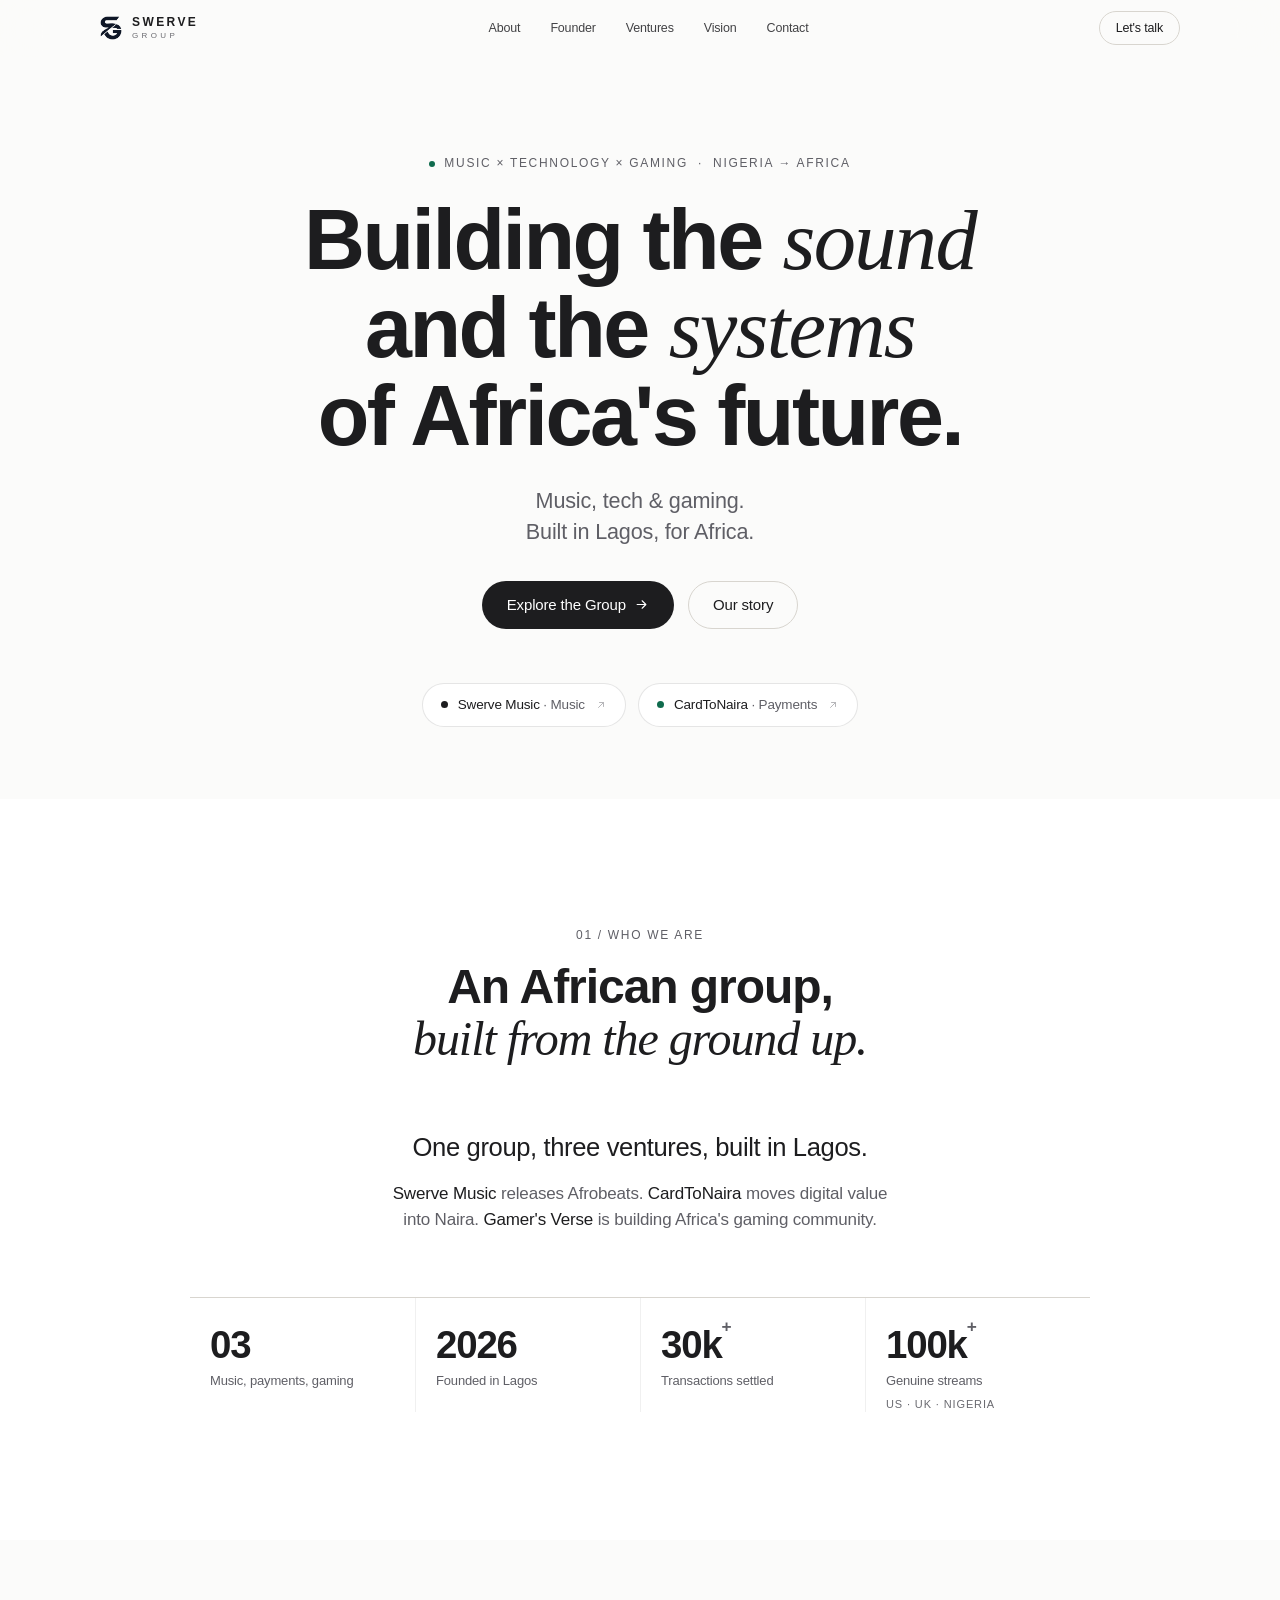
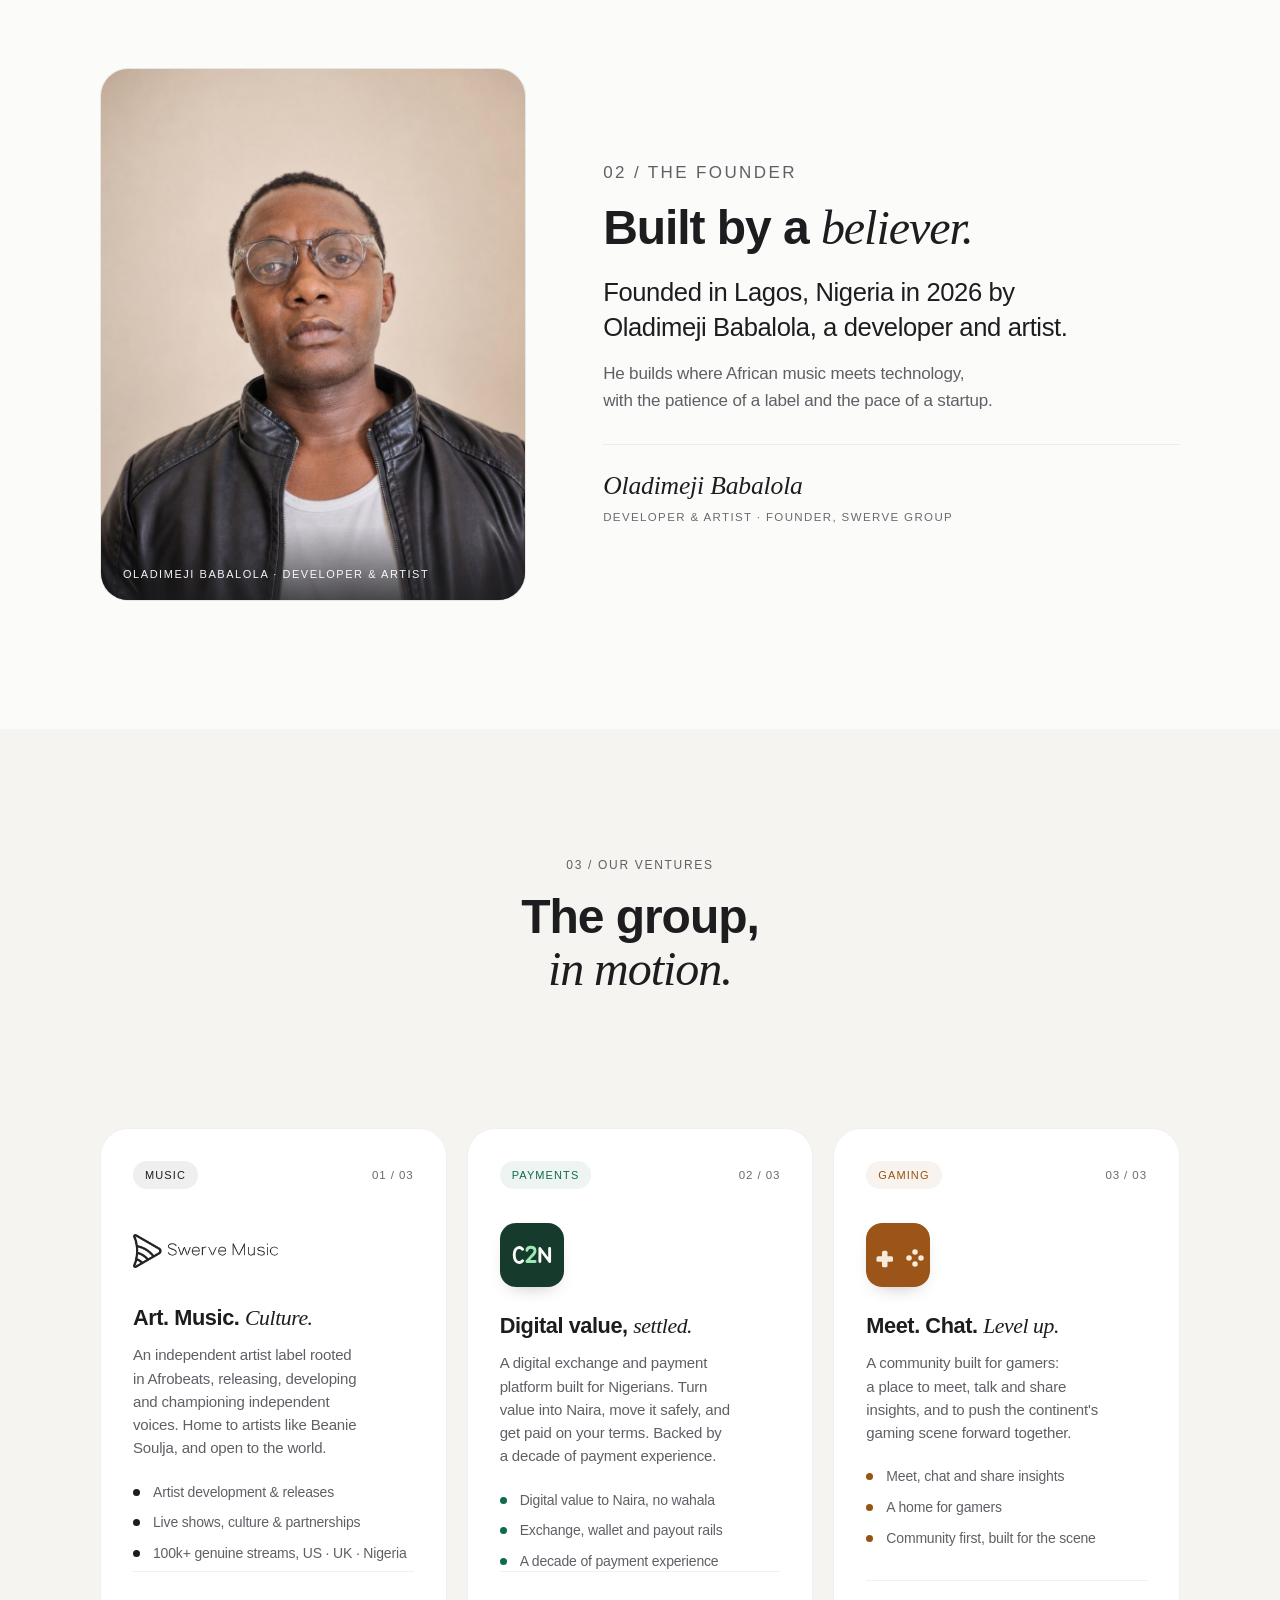
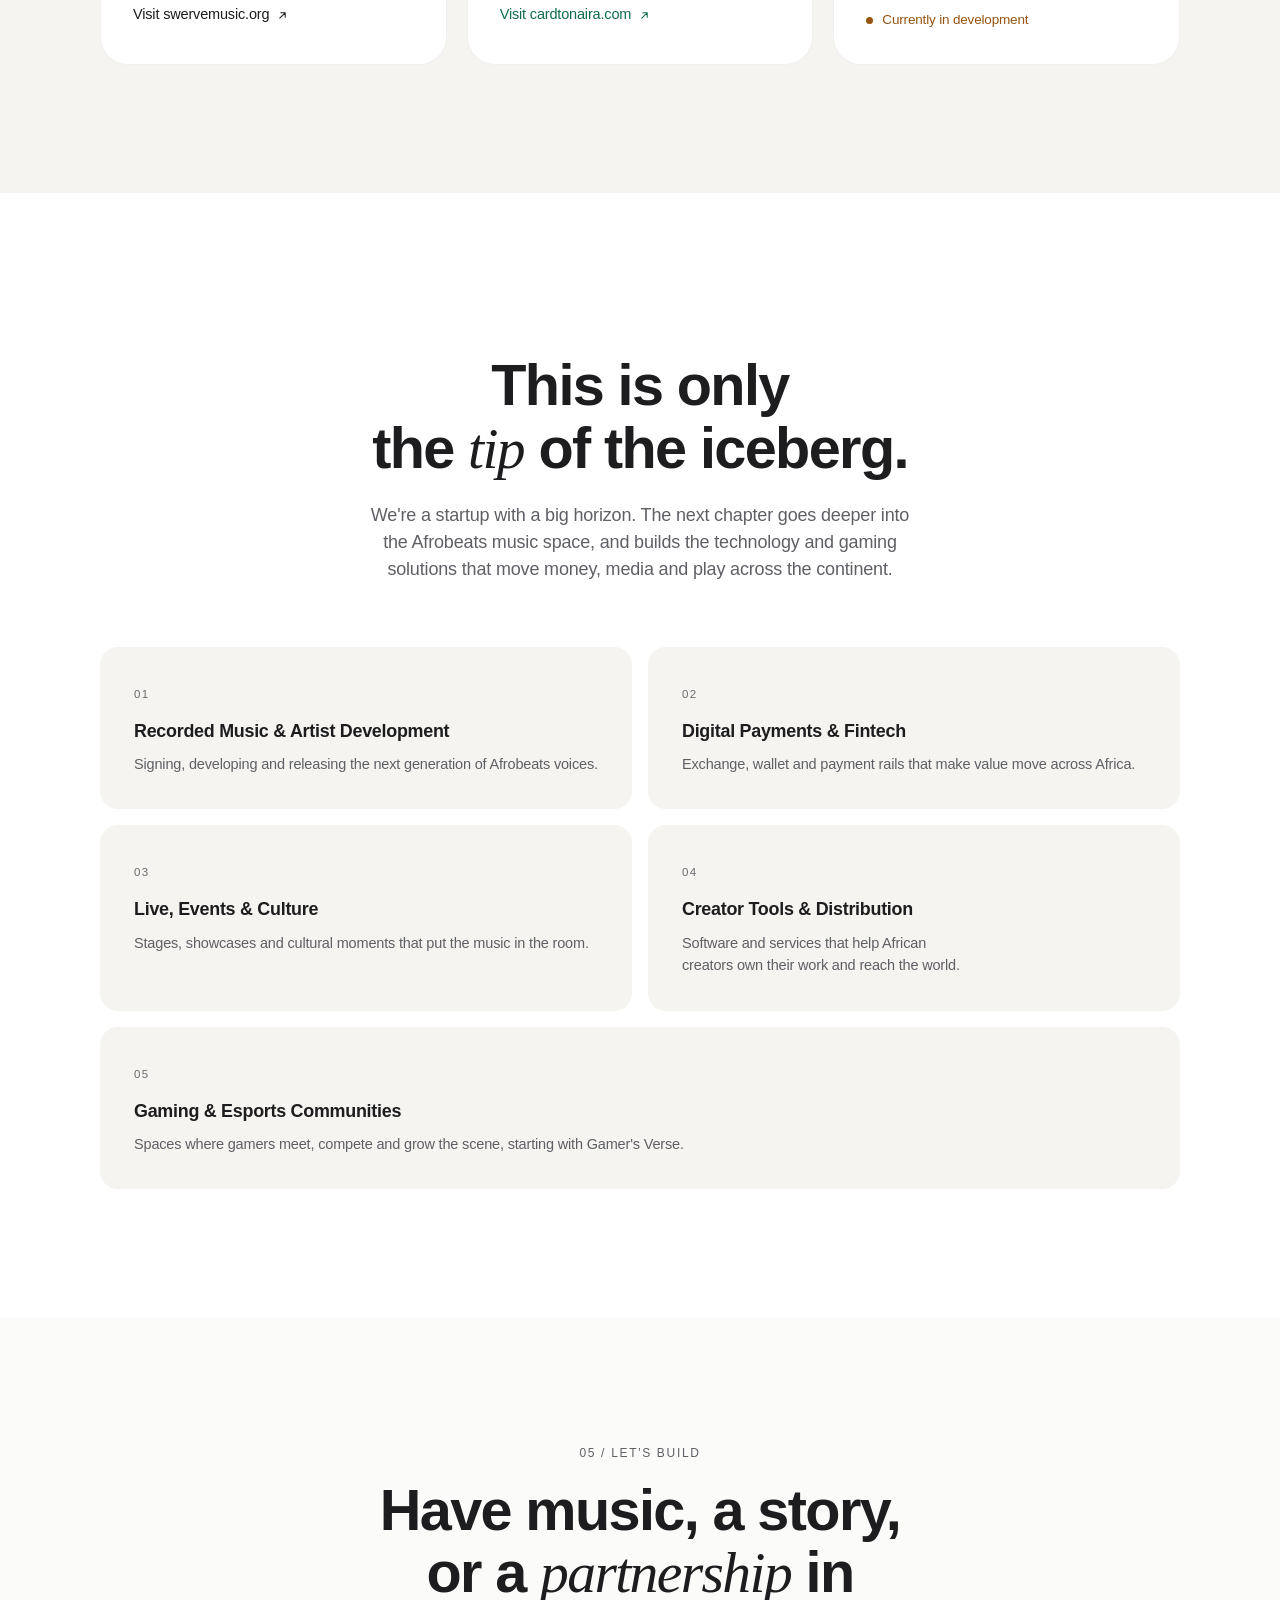
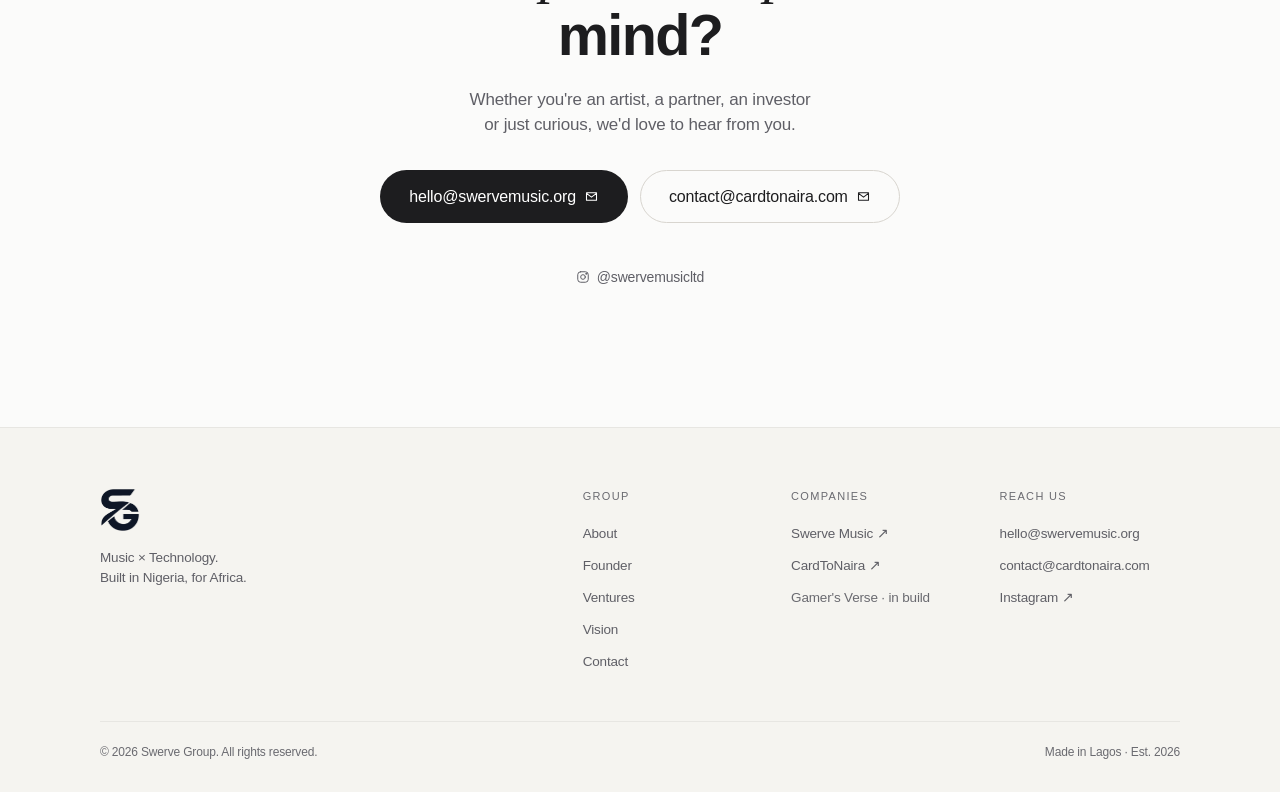
==== commit 8f35ba26: "Warm the neutral surfaces slightly" ====
--- a/index.html
+++ b/index.html
@@ -5,7 +5,7 @@
   <meta name="viewport" content="width=device-width, initial-scale=1" />
   <title>Swerve Group | Music, Technology &amp; Gaming for Nigeria &amp; Africa</title>
   <meta name="description" content="Swerve Group is a music, technology and gaming company founded in Lagos, Nigeria in 2026. Home to Swerve Music, CardToNaira and Gamer's Verse." />
-  <meta name="theme-color" content="#f7f3ea" />
+  <meta name="theme-color" content="#fbfbfa" />
   <link rel="canonical" href="https://swervegroup.org/" />
 
   <meta property="og:type" content="website" />
--- a/styles.css
+++ b/styles.css
@@ -6,9 +6,9 @@
 
 :root{
   /* surfaces */
-  --bg:        #fbfbfd;
+  --bg:        #fbfbfa;
   --surface:   #ffffff;
-  --band:      #f5f5f7;
+  --band:      #f5f4f0;
 
   /* ink */
   --ink:       #1d1d1f;
@@ -17,7 +17,7 @@
   --faint:     #6a6a70;
 
   /* lines */
-  --hair:      #d2d2d7;
+  --hair:      #d8d5cf;
   --line:      rgba(0,0,0,.10);
   --line-soft: rgba(0,0,0,.06);
 
@@ -115,7 +115,7 @@
    ============================================================ */
 .nav{
   position:fixed; inset:0 0 auto 0; z-index:100;
-  background:rgba(251,251,253,.72);
+  background:rgba(251,251,250,.72);
   backdrop-filter:blur(20px) saturate(180%);
   -webkit-backdrop-filter:blur(20px) saturate(180%);
   border-bottom:1px solid transparent;
@@ -576,7 +576,7 @@
   .nav-links{
     position:absolute; top:56px; left:0; right:0;
     flex-direction:column; gap:0;
-    background:rgba(251,251,253,.98);
+    background:rgba(251,251,250,.98);
     backdrop-filter:blur(20px); -webkit-backdrop-filter:blur(20px);
     border-bottom:1px solid var(--line-soft);
     padding:6px 24px 18px;
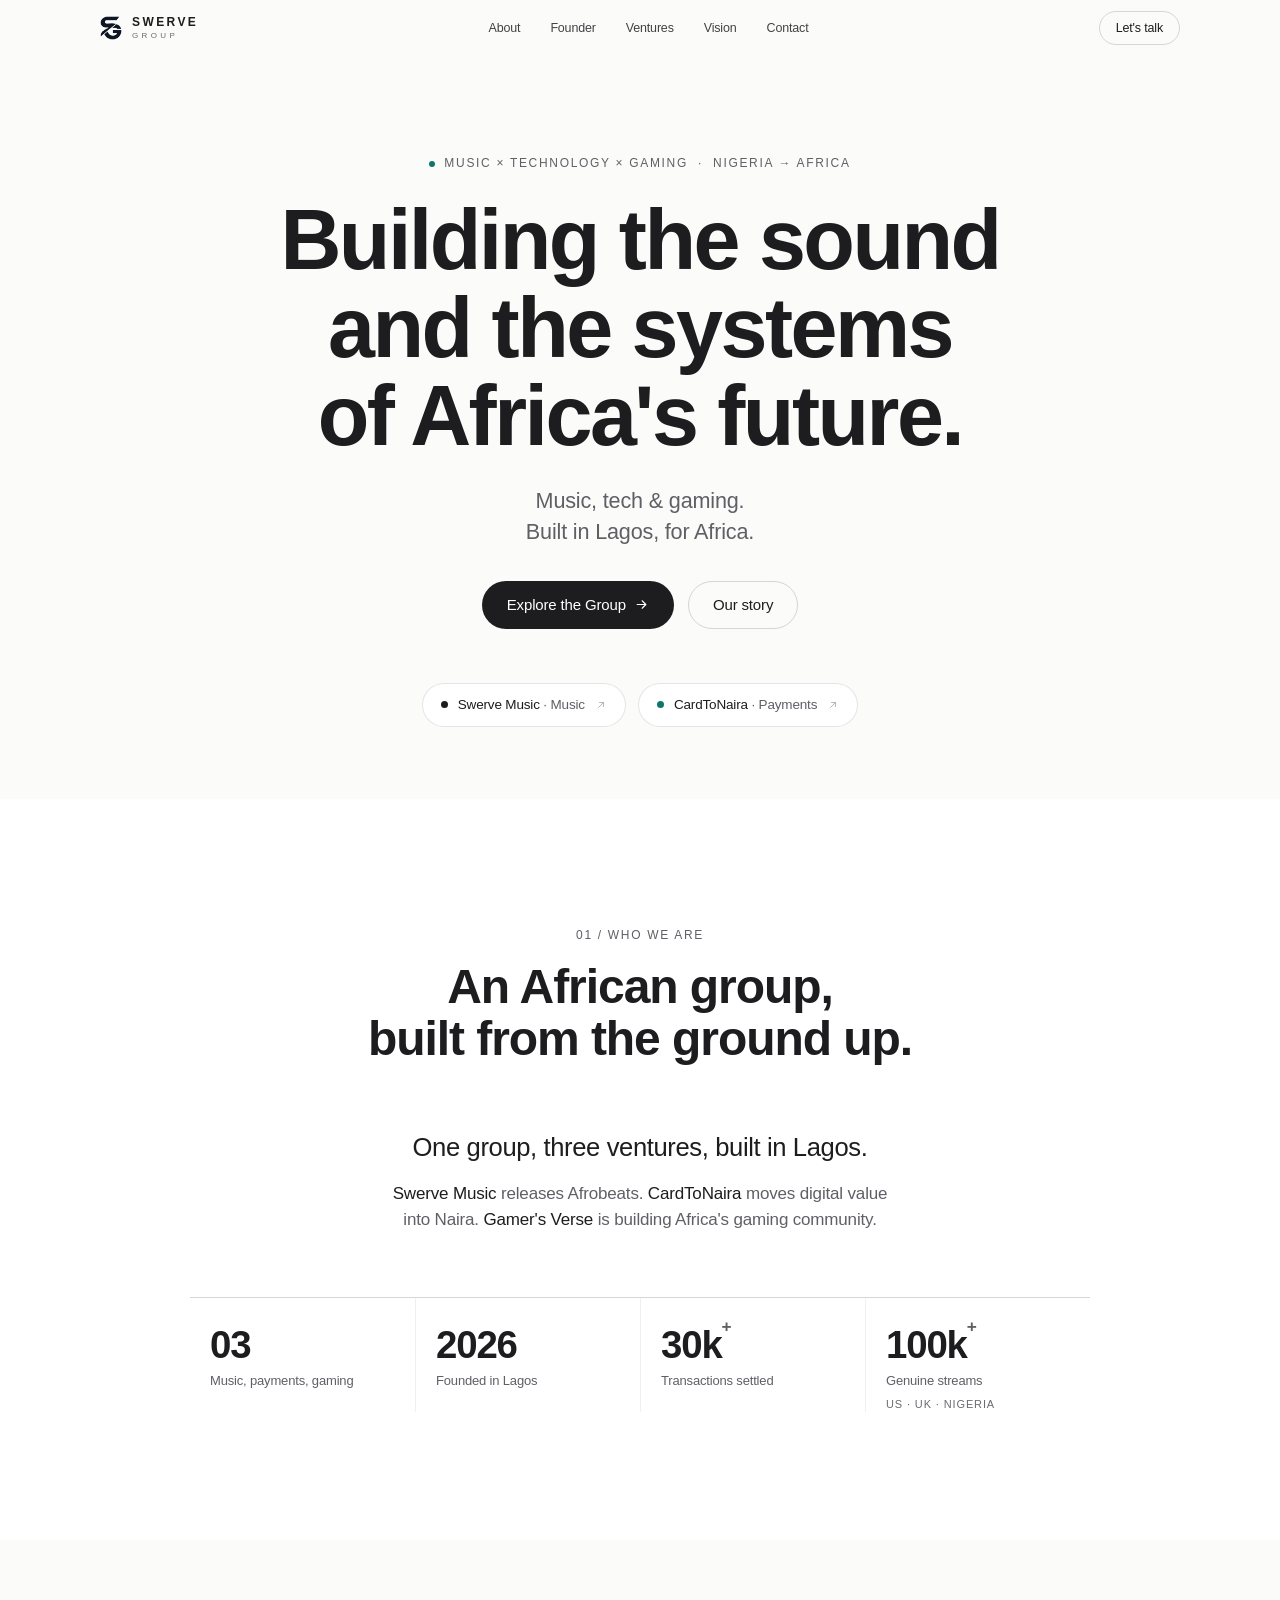
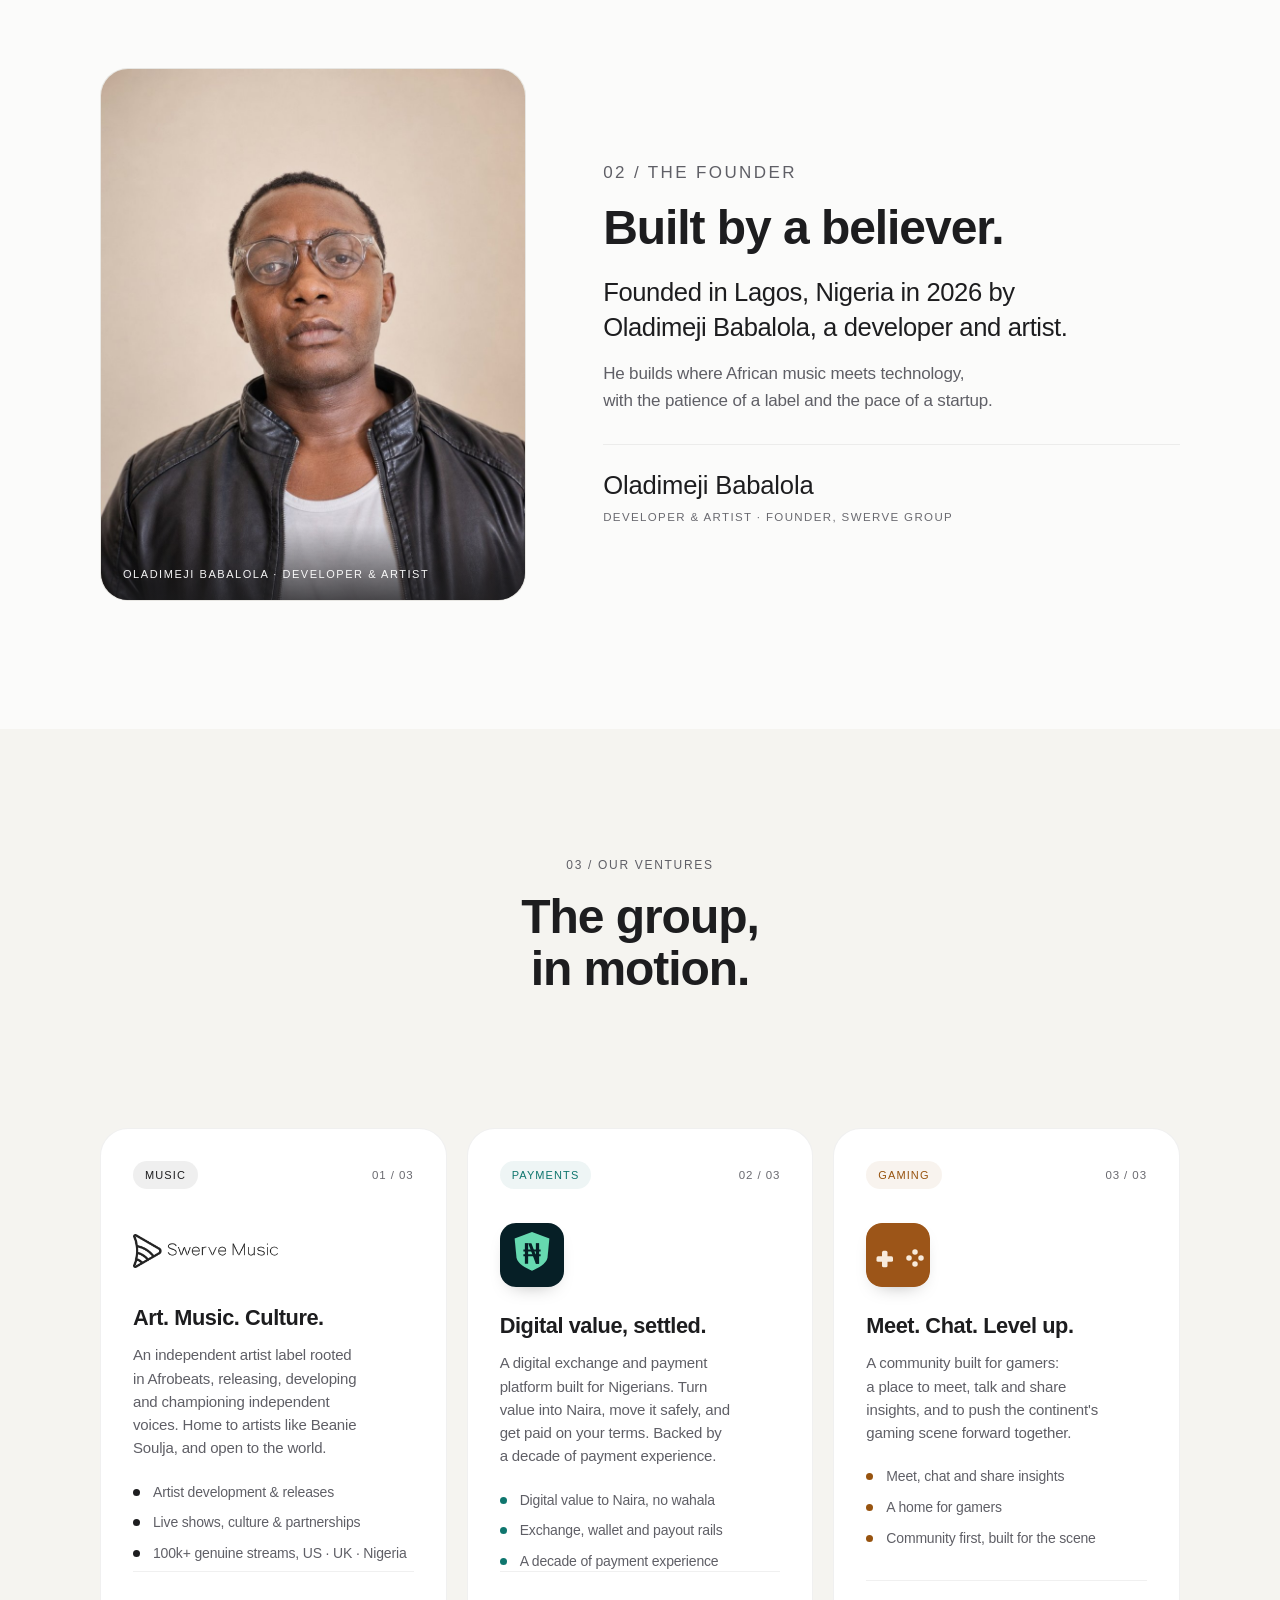
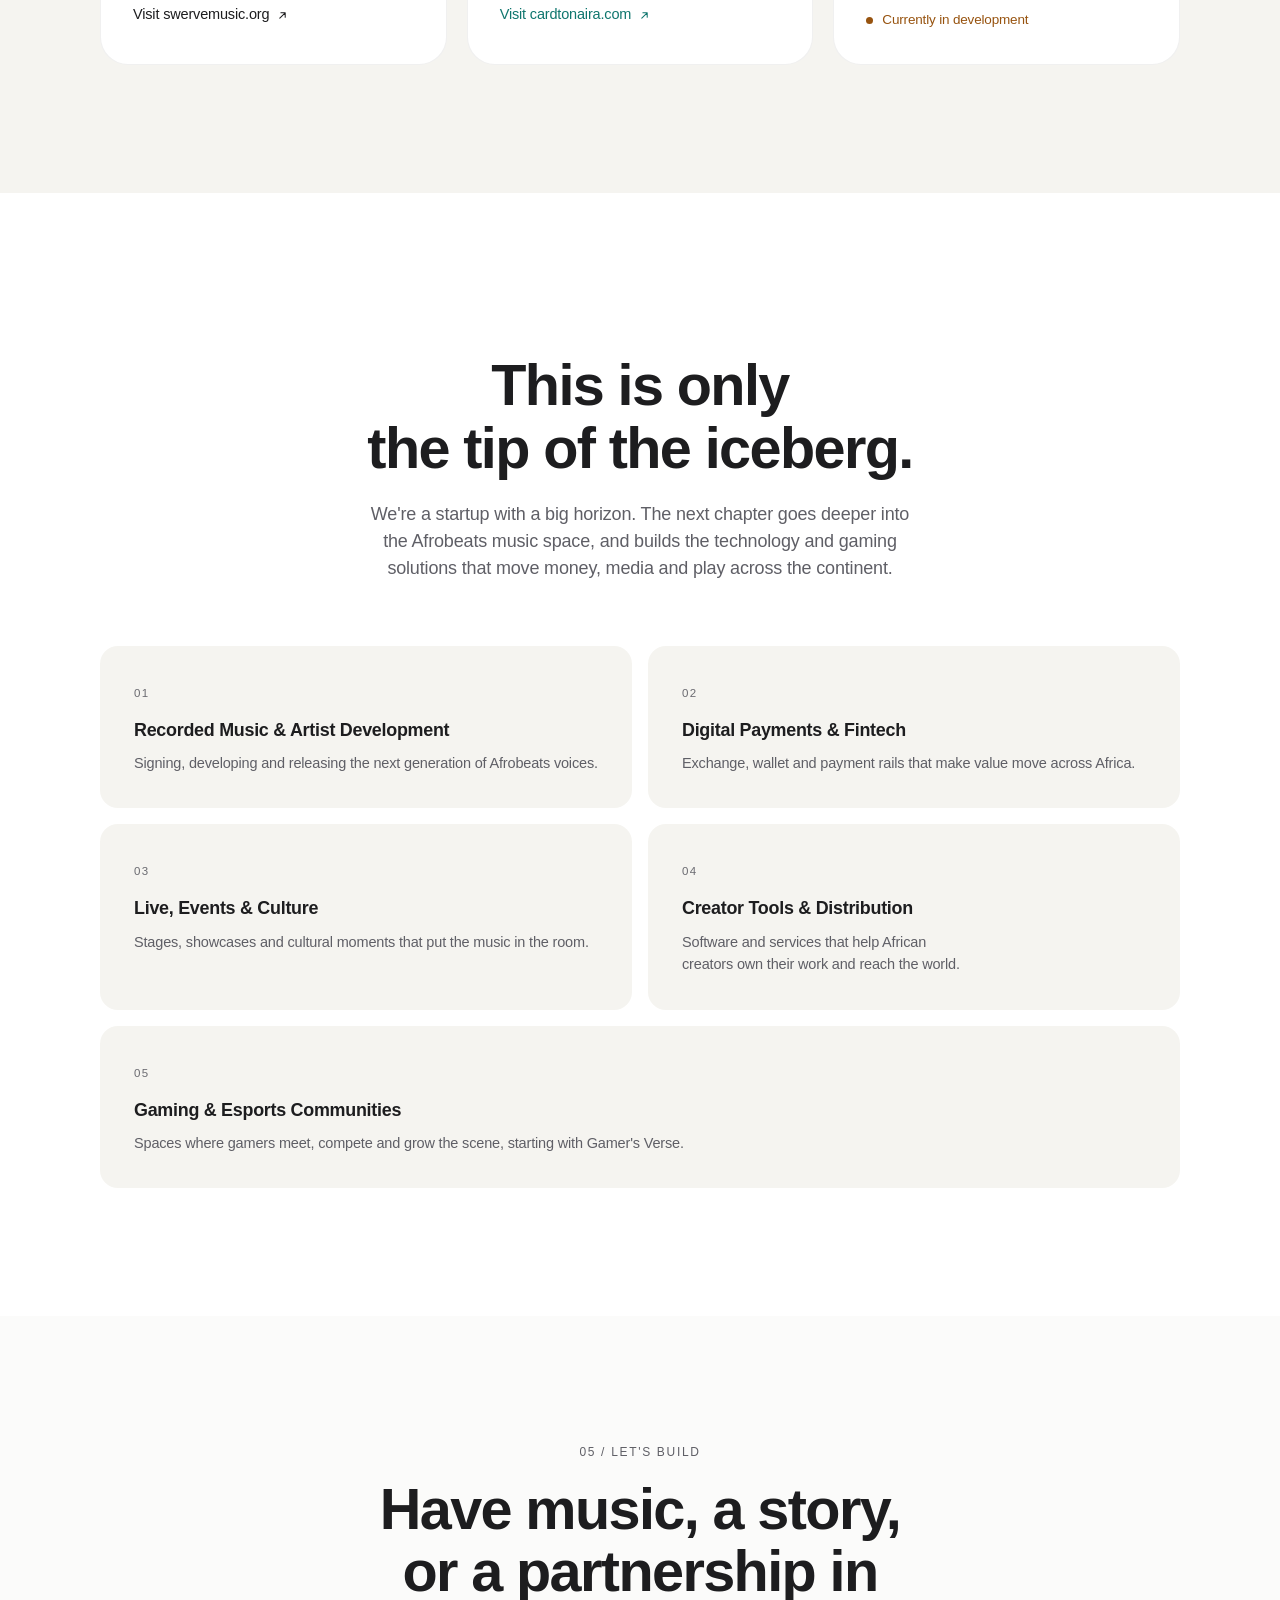
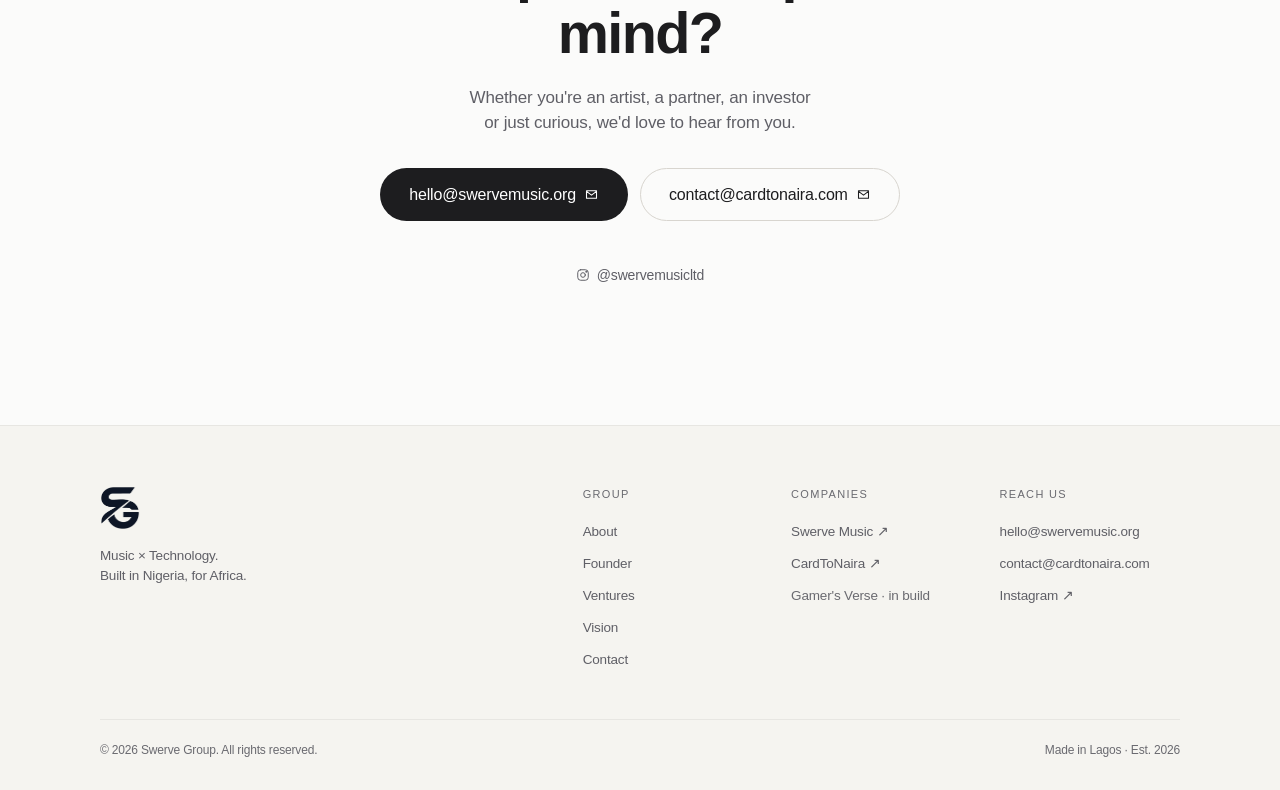
==== commit 2b7b3218: "Update CardToNaira logo, retune accent to teal, unify typography (no italics)" ====
--- a/index.html
+++ b/index.html
@@ -139,7 +139,7 @@
           <svg viewBox="0 0 24 24" aria-hidden="true"><path d="M7 17L17 7M9 7h8v8"/></svg>
         </a>
         <a class="sub-chip" href="https://www.cardtonaira.com" target="_blank" rel="noopener">
-          <span class="chip-dot green"></span>
+          <span class="chip-dot teal"></span>
           <span><b>CardToNaira</b> · Payments</span>
           <svg viewBox="0 0 24 24" aria-hidden="true"><path d="M7 17L17 7M9 7h8v8"/></svg>
         </a>
--- a/styles.css
+++ b/styles.css
@@ -23,14 +23,13 @@
 
   /* accent marks only */
   --graphite:  #1d1d1f;
-  --green:     #0f6b4d;
+  --teal:      #0f766e;
   --amber:     #97530f;
 
   --focus:     #0071e3;
 
   --sans: -apple-system, BlinkMacSystemFont, "SF Pro Display", "SF Pro Text",
           "Helvetica Neue", Helvetica, Arial, sans-serif;
-  --serif: "New York", "Iowan Old Style", Palatino, Georgia, serif;
 
   --ease: cubic-bezier(.28,.72,.24,1);
   --radius: 28px;
@@ -182,7 +181,7 @@
   color:var(--dim); font-weight:500; margin-bottom:24px;
 }
 .pulse-dot{
-  width:6px; height:6px; border-radius:50%; background:var(--green);
+  width:6px; height:6px; border-radius:50%; background:var(--teal);
 }
 
 .hero-title{
@@ -194,10 +193,8 @@
   margin-inline:auto;
 }
 .hero-title em{
-  font-family:var(--serif);
-  font-style:italic;
-  font-weight:400;
-  letter-spacing:-.02em;
+  font:inherit;
+  letter-spacing:inherit;
 }
 
 .hero-sub{
@@ -253,7 +250,7 @@
 .sub-chip:hover{ border-color:var(--hair); transform:translateY(-1px); }
 .chip-dot{ width:7px; height:7px; border-radius:50%; }
 .chip-dot.graphite{ background:var(--graphite); }
-.chip-dot.green{ background:var(--green); }
+.chip-dot.teal{ background:var(--teal); }
 
 /* ============================================================
    SECTIONS
@@ -274,7 +271,8 @@
 .vision-title em,
 .contact-title em,
 .venture-tagline em{
-  font-family:var(--serif); font-style:italic; font-weight:400;
+  font:inherit;
+  font-style:normal;
 }
 
 /* centred section headers */
@@ -353,7 +351,7 @@
 }
 .photo-fallback{ position:absolute; inset:0; display:grid; place-items:center; }
 .photo-fallback span{
-  font-family:var(--serif); font-style:italic;
+  font:inherit;
   font-size:clamp(3rem,8vw,5rem); color:#c7c7cc;
 }
 .founder-photo figcaption{
@@ -377,7 +375,7 @@
   display:flex; flex-direction:column; gap:4px;
 }
 .sig-name{
-  font-family:var(--serif); font-style:italic;
+  font:inherit;
   font-size:clamp(1.25rem,2vw,1.6rem); color:var(--ink);
 }
 .sig-role{ font-size:11.5px; letter-spacing:.12em; text-transform:uppercase; color:var(--faint); }
@@ -404,7 +402,7 @@
   box-shadow:0 12px 32px -18px rgba(0,0,0,.25);
 }
 .venture-card.music{ --accent:var(--graphite); }
-.venture-card.tech{ --accent:var(--green); }
+.venture-card.tech{ --accent:var(--teal); }
 .venture-card.gaming{ --accent:var(--amber); }
 
 .venture-top{ display:flex; align-items:center; justify-content:space-between; }
